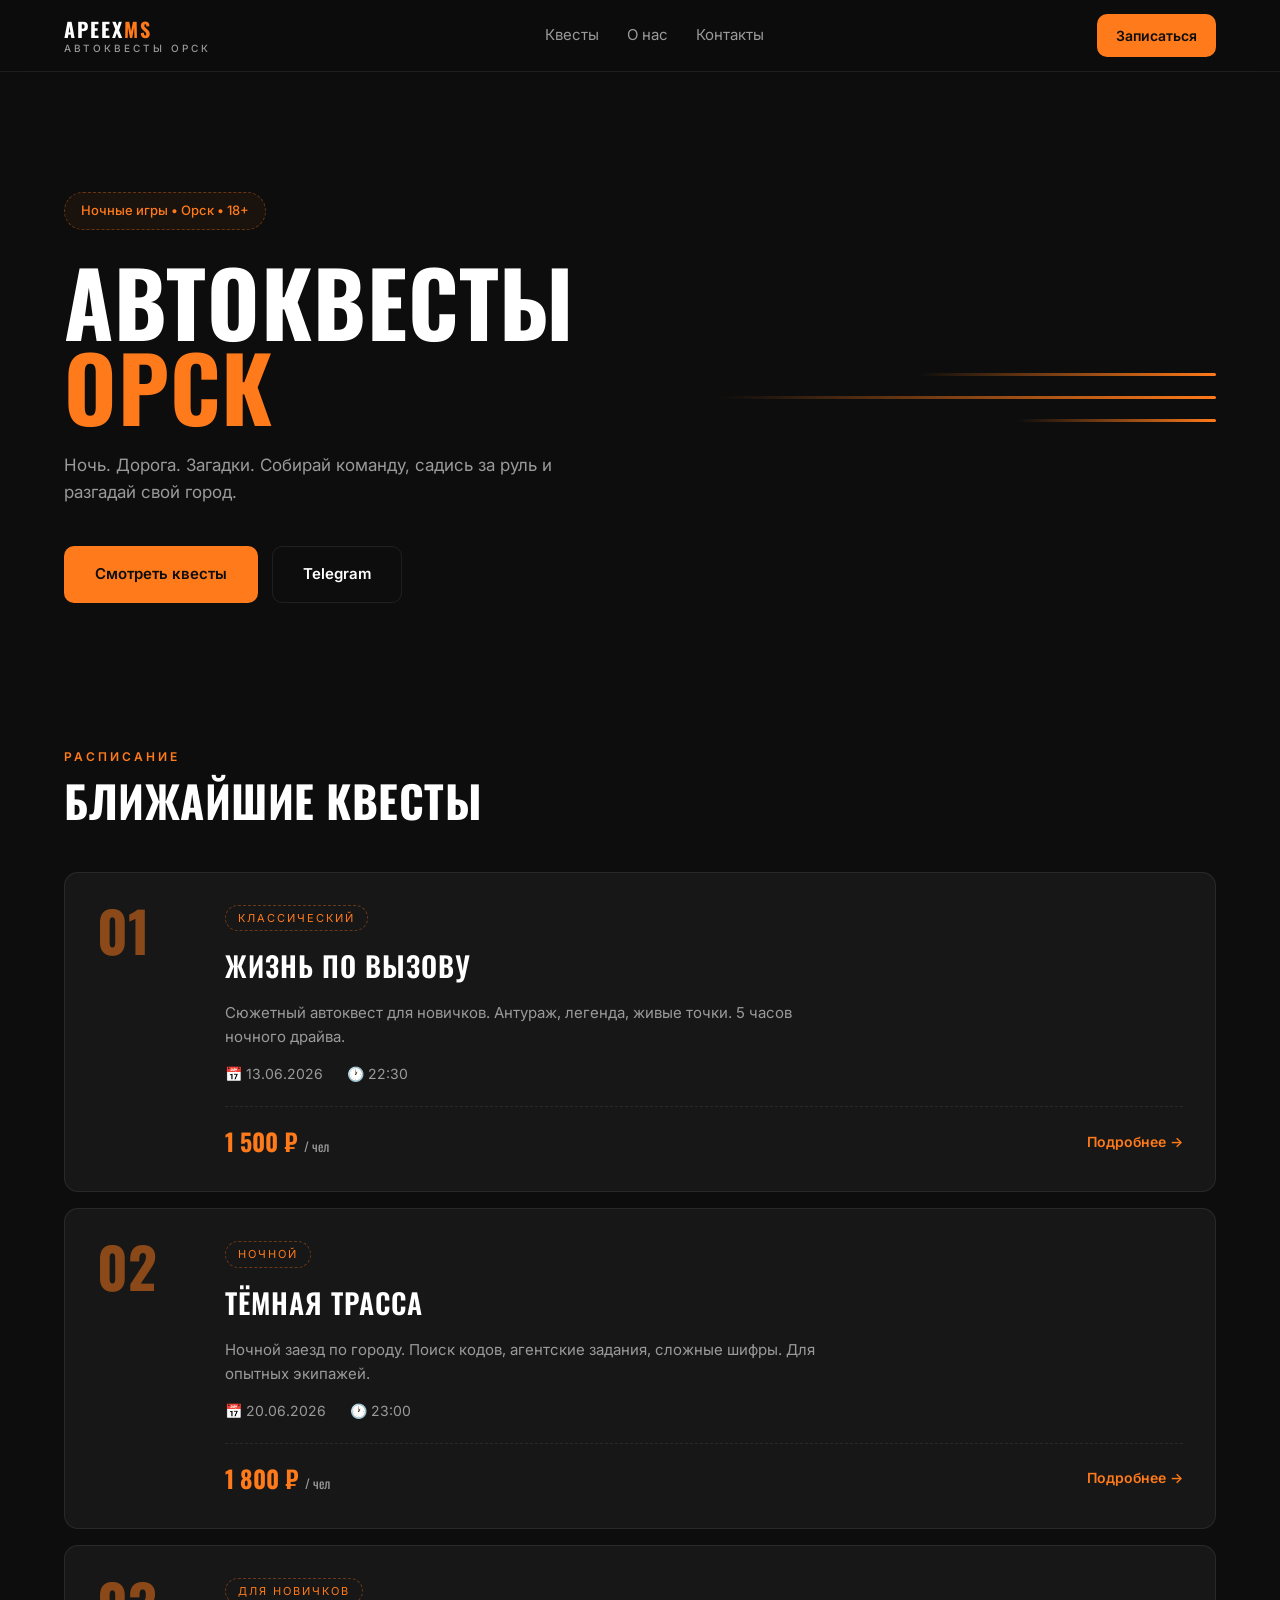
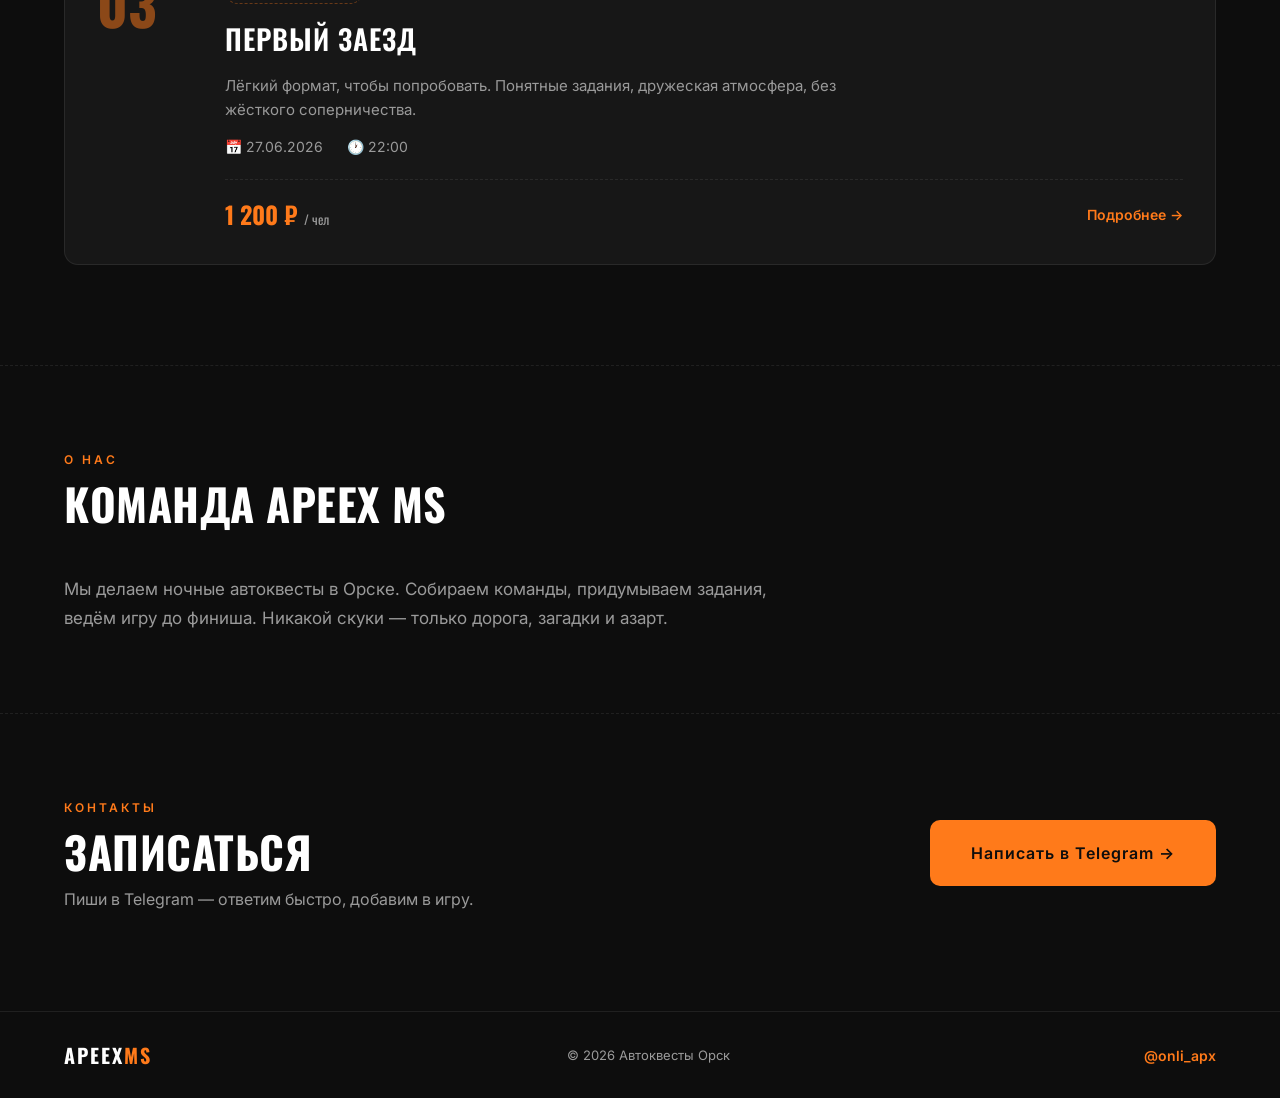
==== index.html @ 57848f56 "Add files via upload" ====
<!DOCTYPE html>
<html lang="ru">
<head>
  <meta charset="UTF-8">
  <meta name="viewport" content="width=device-width, initial-scale=1.0">
  <title>Автоквесты Орск — APEEX MS</title>
  <meta name="description" content="Ночные автоквесты в Орске. Команда APEEX MS. Записывайся на игру.">
  <meta name="theme-color" content="#0d0d0d">
  <link rel="preconnect" href="https://fonts.googleapis.com">
  <link rel="preconnect" href="https://fonts.gstatic.com" crossorigin>
  <link href="https://fonts.googleapis.com/css2?family=Oswald:wght@500;600;700&family=Inter:wght@400;500;600;700&display=swap" rel="stylesheet">
  <link rel="stylesheet" href="style.css">
</head>
<body>

  <header class="header">
    <div class="container header__inner">
      <a href="index.html" class="brand">
        <span class="brand__name">APEEX<span class="brand__accent">MS</span></span>
        <span class="brand__sub">АВТОКВЕСТЫ ОРСК</span>
      </a>
      <nav class="nav">
        <a href="#quests">Квесты</a>
        <a href="#about">О нас</a>
        <a href="#contacts">Контакты</a>
      </nav>
      <a href="https://t.me/onli_apx" target="_blank" rel="noopener" class="btn btn--primary btn--small">
        Записаться
      </a>
    </div>
  </header>

  <section class="hero">
    <div class="container hero__inner">
      <div class="hero__content">
        <div class="hero__badge">Ночные игры • Орск • 18+</div>
        <h1 class="hero__title">
          АВТОКВЕСТЫ<br>
          <span class="accent">ОРСК</span>
        </h1>
        <p class="hero__subtitle">
          Ночь. Дорога. Загадки. Собирай команду, садись за руль
          и разгадай свой город.
        </p>
        <div class="hero__actions">
          <a href="#quests" class="btn btn--primary">Смотреть квесты</a>
          <a href="https://t.me/onli_apx" target="_blank" rel="noopener" class="btn btn--ghost">
            Telegram
          </a>
        </div>
      </div>
      <div class="hero__deco">
        <span class="hero__deco-line"></span>
        <span class="hero__deco-line"></span>
        <span class="hero__deco-line"></span>
      </div>
    </div>
  </section>

  <section class="quests" id="quests">
    <div class="container">
      <div class="section-head">
        <span class="section-label">Расписание</span>
        <h2 class="section-title">Ближайшие квесты</h2>
      </div>

      <div class="quests__grid">

        <a href="quest-1.html" class="quest-card">
          <div class="quest-card__num">01</div>
          <div class="quest-card__body">
            <span class="quest-card__tag">Классический</span>
            <h3 class="quest-card__title">ЖИЗНЬ ПО ВЫЗОВУ</h3>
            <p class="quest-card__text">
              Сюжетный автоквест для новичков. Антураж, легенда,
              живые точки. 5 часов ночного драйва.
            </p>
            <div class="quest-card__meta">
              <span>📅 13.06.2026</span>
              <span>🕐 22:30</span>
            </div>
            <div class="quest-card__footer">
              <span class="quest-card__price">1 500 ₽ <small>/ чел</small></span>
              <span class="quest-card__link">Подробнее →</span>
            </div>
          </div>
        </a>

        <a href="quest-2.html" class="quest-card">
          <div class="quest-card__num">02</div>
          <div class="quest-card__body">
            <span class="quest-card__tag">Ночной</span>
            <h3 class="quest-card__title">ТЁМНАЯ ТРАССА</h3>
            <p class="quest-card__text">
              Ночной заезд по городу. Поиск кодов, агентские задания,
              сложные шифры. Для опытных экипажей.
            </p>
            <div class="quest-card__meta">
              <span>📅 20.06.2026</span>
              <span>🕐 23:00</span>
            </div>
            <div class="quest-card__footer">
              <span class="quest-card__price">1 800 ₽ <small>/ чел</small></span>
              <span class="quest-card__link">Подробнее →</span>
            </div>
          </div>
        </a>

        <a href="quest-3.html" class="quest-card">
          <div class="quest-card__num">03</div>
          <div class="quest-card__body">
            <span class="quest-card__tag">Для новичков</span>
            <h3 class="quest-card__title">ПЕРВЫЙ ЗАЕЗД</h3>
            <p class="quest-card__text">
              Лёгкий формат, чтобы попробовать. Понятные задания,
              дружеская атмосфера, без жёсткого соперничества.
            </p>
            <div class="quest-card__meta">
              <span>📅 27.06.2026</span>
              <span>🕐 22:00</span>
            </div>
            <div class="quest-card__footer">
              <span class="quest-card__price">1 200 ₽ <small>/ чел</small></span>
              <span class="quest-card__link">Подробнее →</span>
            </div>
          </div>
        </a>

      </div>
    </div>
  </section>

  <section class="about" id="about">
    <div class="container">
      <div class="section-head">
        <span class="section-label">О нас</span>
        <h2 class="section-title">Команда APEEX MS</h2>
      </div>
      <p class="about__text">
        Мы делаем ночные автоквесты в Орске. Собираем команды,
        придумываем задания, ведём игру до финиша. Никакой скуки —
        только дорога, загадки и азарт.
      </p>
    </div>
  </section>

  <section class="contacts" id="contacts">
    <div class="container contacts__inner">
      <div>
        <span class="section-label">Контакты</span>
        <h2 class="section-title">Записаться</h2>
        <p class="contacts__text">
          Пиши в Telegram — ответим быстро, добавим в игру.
        </p>
      </div>
      <a href="https://t.me/onli_apx" target="_blank" rel="noopener" class="btn btn--primary btn--large">
        Написать в Telegram →
      </a>
    </div>
  </section>

  <footer class="footer">
    <div class="container footer__inner">
      <span class="brand__name">APEEX<span class="brand__accent">MS</span></span>
      <span class="footer__copy">© 2026 Автоквесты Орск</span>
      <a href="https://t.me/onli_apx" target="_blank" rel="noopener" class="footer__link">@onli_apx</a>
    </div>
  </footer>

  <script src="script.js"></script>
</body>
</html>
---- style.css ----
*, *::before, *::after { box-sizing: border-box; margin: 0; padding: 0; }

:root {
  --bg: #0d0d0d;
  --bg-card: #171717;
  --text: #ffffff;
  --text-muted: #9a9a9a;
  --accent: #ff7a1a;
  --accent-hover: #ff8f3d;
  --border: rgba(255, 255, 255, 0.08);
  --border-accent: rgba(255, 122, 26, 0.35);
  --radius: 14px;
  --container: 1200px;
}

html { scroll-behavior: smooth; }

body {
  font-family: 'Inter', system-ui, sans-serif;
  background: var(--bg);
  color: var(--text);
  line-height: 1.5;
  -webkit-font-smoothing: antialiased;
}

a { color: inherit; text-decoration: none; }

.container {
  width: 100%;
  max-width: var(--container);
  margin: 0 auto;
  padding: 0 24px;
}

.accent { color: var(--accent); }

/* ---------- Шапка ---------- */
.header {
  position: sticky;
  top: 0;
  z-index: 100;
  padding: 14px 0;
  backdrop-filter: blur(14px);
  background: rgba(13, 13, 13, 0.75);
  border-bottom: 1px solid var(--border);
}

.header__inner {
  display: flex;
  align-items: center;
  justify-content: space-between;
  gap: 24px;
}

.brand {
  display: flex;
  flex-direction: column;
  line-height: 1;
  gap: 4px;
}

.brand__name {
  font-family: 'Oswald', sans-serif;
  font-size: 20px;
  font-weight: 700;
  letter-spacing: 2px;
}

.brand__accent { color: var(--accent); }

.brand__sub {
  font-size: 10px;
  letter-spacing: 3px;
  color: var(--text-muted);
  font-weight: 500;
}

.nav { display: flex; gap: 28px; }
.nav a { font-size: 15px; color: var(--text-muted); transition: color 0.2s; }
.nav a:hover { color: var(--accent); }

/* ---------- Кнопки ---------- */
.btn {
  display: inline-flex;
  align-items: center;
  justify-content: center;
  gap: 10px;
  padding: 16px 30px;
  border-radius: 10px;
  font-weight: 600;
  font-size: 15px;
  transition: all 0.25s ease;
  cursor: pointer;
  border: 1px solid transparent;
  font-family: inherit;
  white-space: nowrap;
}

.btn--primary {
  background: var(--accent);
  color: #0d0d0d;
}

.btn--primary:hover {
  background: var(--accent-hover);
  transform: translateY(-2px);
  box-shadow: 0 12px 32px rgba(255, 122, 26, 0.35);
}

.btn--ghost {
  border-color: var(--border);
  color: var(--text);
}

.btn--ghost:hover {
  border-color: var(--accent);
  color: var(--accent);
}

.btn--small { padding: 10px 18px; font-size: 14px; }
.btn--large { padding: 20px 40px; font-size: 16px; letter-spacing: 1px; }

/* ---------- Hero ---------- */
.hero { padding: 120px 0 80px; }

.hero__inner {
  display: grid;
  grid-template-columns: 1.2fr 1fr;
  gap: 60px;
  align-items: center;
}

.hero__badge {
  display: inline-block;
  padding: 8px 16px;
  border: 1px dashed var(--border-accent);
  border-radius: 999px;
  font-size: 13px;
  color: var(--accent);
  margin-bottom: 28px;
  background: rgba(255, 122, 26, 0.05);
  font-weight: 500;
}

.hero__title {
  font-family: 'Oswald', sans-serif;
  font-size: clamp(48px, 7vw, 96px);
  font-weight: 700;
  line-height: 0.95;
  letter-spacing: 1px;
  margin-bottom: 24px;
}

.hero__subtitle {
  font-size: 17px;
  color: var(--text-muted);
  max-width: 520px;
  margin-bottom: 40px;
  line-height: 1.6;
}

.hero__actions { display: flex; gap: 14px; flex-wrap: wrap; }

.hero__deco {
  display: flex;
  flex-direction: column;
  gap: 20px;
  align-items: flex-end;
}

.hero__deco-line {
  height: 3px;
  background: linear-gradient(90deg, transparent, var(--accent));
  border-radius: 3px;
}

.hero__deco-line:nth-child(1) { width: 60%; }
.hero__deco-line:nth-child(2) { width: 100%; }
.hero__deco-line:nth-child(3) { width: 40%; }

/* ---------- Секции ---------- */
.section-head { margin-bottom: 48px; }

.section-label {
  display: inline-block;
  font-size: 12px;
  letter-spacing: 3px;
  text-transform: uppercase;
  color: var(--accent);
  margin-bottom: 12px;
  font-weight: 600;
}

.section-title {
  font-family: 'Oswald', sans-serif;
  font-size: clamp(28px, 4vw, 44px);
  font-weight: 700;
  line-height: 1.05;
  text-transform: uppercase;
  letter-spacing: 0.5px;
}

/* ---------- Список квестов ---------- */
.quests { padding: 60px 0 100px; }

.quests__grid {
  display: flex;
  flex-direction: column;
  gap: 16px;
}

.quest-card {
  display: grid;
  grid-template-columns: 100px 1fr;
  gap: 28px;
  padding: 32px;
  border-radius: var(--radius);
  border: 1px solid var(--border);
  background: var(--bg-card);
  transition: border-color 0.3s, transform 0.3s, background 0.3s;
}

.quest-card:hover {
  border-color: var(--border-accent);
  transform: translateY(-3px);
  background: #1c1c1c;
}

.quest-card__num {
  font-family: 'Oswald', sans-serif;
  font-size: 56px;
  font-weight: 700;
  color: var(--accent);
  line-height: 0.9;
  opacity: 0.5;
}

.quest-card__body { display: flex; flex-direction: column; gap: 14px; }

.quest-card__tag {
  display: inline-block;
  font-size: 11px;
  letter-spacing: 2px;
  text-transform: uppercase;
  color: var(--accent);
  border: 1px dashed var(--border-accent);
  padding: 4px 12px;
  border-radius: 999px;
  align-self: flex-start;
}

.quest-card__title {
  font-family: 'Oswald', sans-serif;
  font-size: 28px;
  font-weight: 600;
  letter-spacing: 1px;
  text-transform: uppercase;
}

.quest-card__text {
  font-size: 15px;
  color: var(--text-muted);
  line-height: 1.6;
  max-width: 620px;
}

.quest-card__meta {
  display: flex;
  gap: 24px;
  font-size: 14px;
  color: var(--text-muted);
}

.quest-card__footer {
  display: flex;
  justify-content: space-between;
  align-items: center;
  gap: 20px;
  margin-top: 8px;
  padding-top: 16px;
  border-top: 1px dashed var(--border);
}

.quest-card__price {
  font-family: 'Oswald', sans-serif;
  font-size: 24px;
  font-weight: 700;
  color: var(--accent);
}

.quest-card__price small {
  font-size: 13px;
  color: var(--text-muted);
  font-weight: 400;
}

.quest-card__link {
  font-size: 14px;
  font-weight: 600;
  color: var(--accent);
}

/* ---------- About ---------- */
.about { padding: 80px 0; border-top: 1px dashed var(--border); }

.about__text {
  font-size: 17px;
  color: var(--text-muted);
  max-width: 720px;
  line-height: 1.7;
}

/* ---------- Контакты ---------- */
.contacts { padding: 80px 0 100px; border-top: 1px dashed var(--border); }

.contacts__inner {
  display: flex;
  justify-content: space-between;
  align-items: center;
  gap: 40px;
  flex-wrap: wrap;
}

.contacts__text { color: var(--text-muted); margin-top: 12px; }

/* ---------- Страница квеста ---------- */
.quest-hero { padding: 60px 0 40px; }

.back-link {
  display: inline-block;
  font-size: 14px;
  color: var(--text-muted);
  margin-bottom: 32px;
  transition: color 0.2s;
}

.back-link:hover { color: var(--accent); }

.quest-hero__tag {
  display: inline-block;
  font-size: 11px;
  letter-spacing: 2px;
  text-transform: uppercase;
  color: var(--accent);
  border: 1px dashed var(--border-accent);
  padding: 6px 14px;
  border-radius: 999px;
  margin-bottom: 24px;
}

.quest-hero__title {
  font-family: 'Oswald', sans-serif;
  font-size: clamp(40px, 6vw, 72px);
  font-weight: 700;
  line-height: 1;
  letter-spacing: 1px;
  text-transform: uppercase;
  margin-bottom: 20px;
}

.quest-hero__subtitle {
  font-size: 17px;
  color: var(--text-muted);
  max-width: 640px;
  line-height: 1.6;
  margin-bottom: 40px;
}

.quest-hero__meta {
  display: grid;
  grid-template-columns: repeat(5, 1fr);
  gap: 20px;
  padding: 28px;
  border: 1px dashed var(--border-accent);
  border-radius: var(--radius);
  background: rgba(255, 122, 26, 0.03);
}

.quest-meta { display: flex; flex-direction: column; gap: 6px; }
.quest-meta__label {
  font-size: 11px;
  letter-spacing: 2px;
  text-transform: uppercase;
  color: var(--text-muted);
}
.quest-meta__value {
  font-family: 'Oswald', sans-serif;
  font-size: 20px;
  font-weight: 600;
}

/* ---------- Тело квеста ---------- */
.quest-body { padding: 60px 0 80px; }

.quest-block {
  padding: 32px 0;
  border-bottom: 1px dashed var(--border);
}

.quest-block:last-child { border-bottom: none; }

.quest-block__title {
  font-family: 'Oswald', sans-serif;
  font-size: 26px;
  font-weight: 600;
  letter-spacing: 1px;
  text-transform: uppercase;
  margin-bottom: 18px;
}

.quest-block p {
  font-size: 16px;
  color: var(--text-muted);
  line-height: 1.7;
  margin-bottom: 12px;
  max-width: 760px;
}

.quest-list {
  list-style: none;
  display: grid;
  grid-template-columns: repeat(2, 1fr);
  gap: 10px;
  max-width: 760px;
}

.quest-list li {
  position: relative;
  padding-left: 24px;
  font-size: 15px;
  color: var(--text-muted);
  line-height: 1.6;
}

.quest-list li::before {
  content: '';
  position: absolute;
  left: 0;
  top: 10px;
  width: 12px;
  height: 0;
  border-top: 2px dashed var(--accent);
}

.quest-price { font-size: 20px !important; color: var(--text) !important; }
.quest-price small { color: var(--text-muted); font-size: 14px; }

/* ---------- CTA записи ---------- */
.quest-cta {
  padding: 80px 0 100px;
  background: linear-gradient(180deg, transparent, rgba(255, 122, 26, 0.06));
  border-top: 1px dashed var(--border-accent);
  text-align: center;
}

.quest-cta__title {
  font-family: 'Oswald', sans-serif;
  font-size: clamp(32px, 5vw, 56px);
  font-weight: 700;
  letter-spacing: 1px;
  text-transform: uppercase;
  margin-bottom: 16px;
}

.quest-cta__text {
  font-size: 17px;
  color: var(--text-muted);
  margin-bottom: 36px;
}

.quest-cta__btn { margin-bottom: 16px; }

.quest-cta__note {
  font-size: 13px;
  color: var(--text-muted);
  opacity: 0.7;
}

/* ---------- Футер ---------- */
.footer {
  border-top: 1px solid var(--border);
  padding: 28px 0;
}

.footer__inner {
  display: flex;
  align-items: center;
  justify-content: space-between;
  gap: 24px;
  flex-wrap: wrap;
}

.footer__copy { font-size: 13px; color: var(--text-muted); }

.footer__link {
  font-size: 14px;
  color: var(--accent);
  font-weight: 600;
}

/* ---------- Адаптив ---------- */
@media (max-width: 960px) {
  .nav { display: none; }

  .hero { padding: 80px 0 60px; }
  .hero__inner { grid-template-columns: 1fr; gap: 40px; }
  .hero__deco { display: none; }

  .quest-card { grid-template-columns: 1fr; gap: 16px; padding: 24px; }
  .quest-card__num { font-size: 40px; }

  .quest-hero__meta {
    grid-template-columns: repeat(2, 1fr);
  }

  .quest-list { grid-template-columns: 1fr; }

  .contacts__inner { flex-direction: column; align-items: flex-start; }
  .footer__inner { flex-direction: column; text-align: center; }
}

@media (max-width: 560px) {
  .hero__title { letter-spacing: 0; }
  .hero__actions { flex-direction: column; }
  .hero__actions .btn { width: 100%; }

  .quest-card__title { font-size: 22px; }
  .quest-card__footer { flex-direction: column; align-items: flex-start; gap: 12px; }

  .quest-hero__meta { grid-template-columns: 1fr 1fr; padding: 20px; }
  .quest-meta__value { font-size: 17px; }

  .btn--large { padding: 16px 24px; font-size: 14px; white-space: normal; text-align: center; line-height: 1.4; }
}
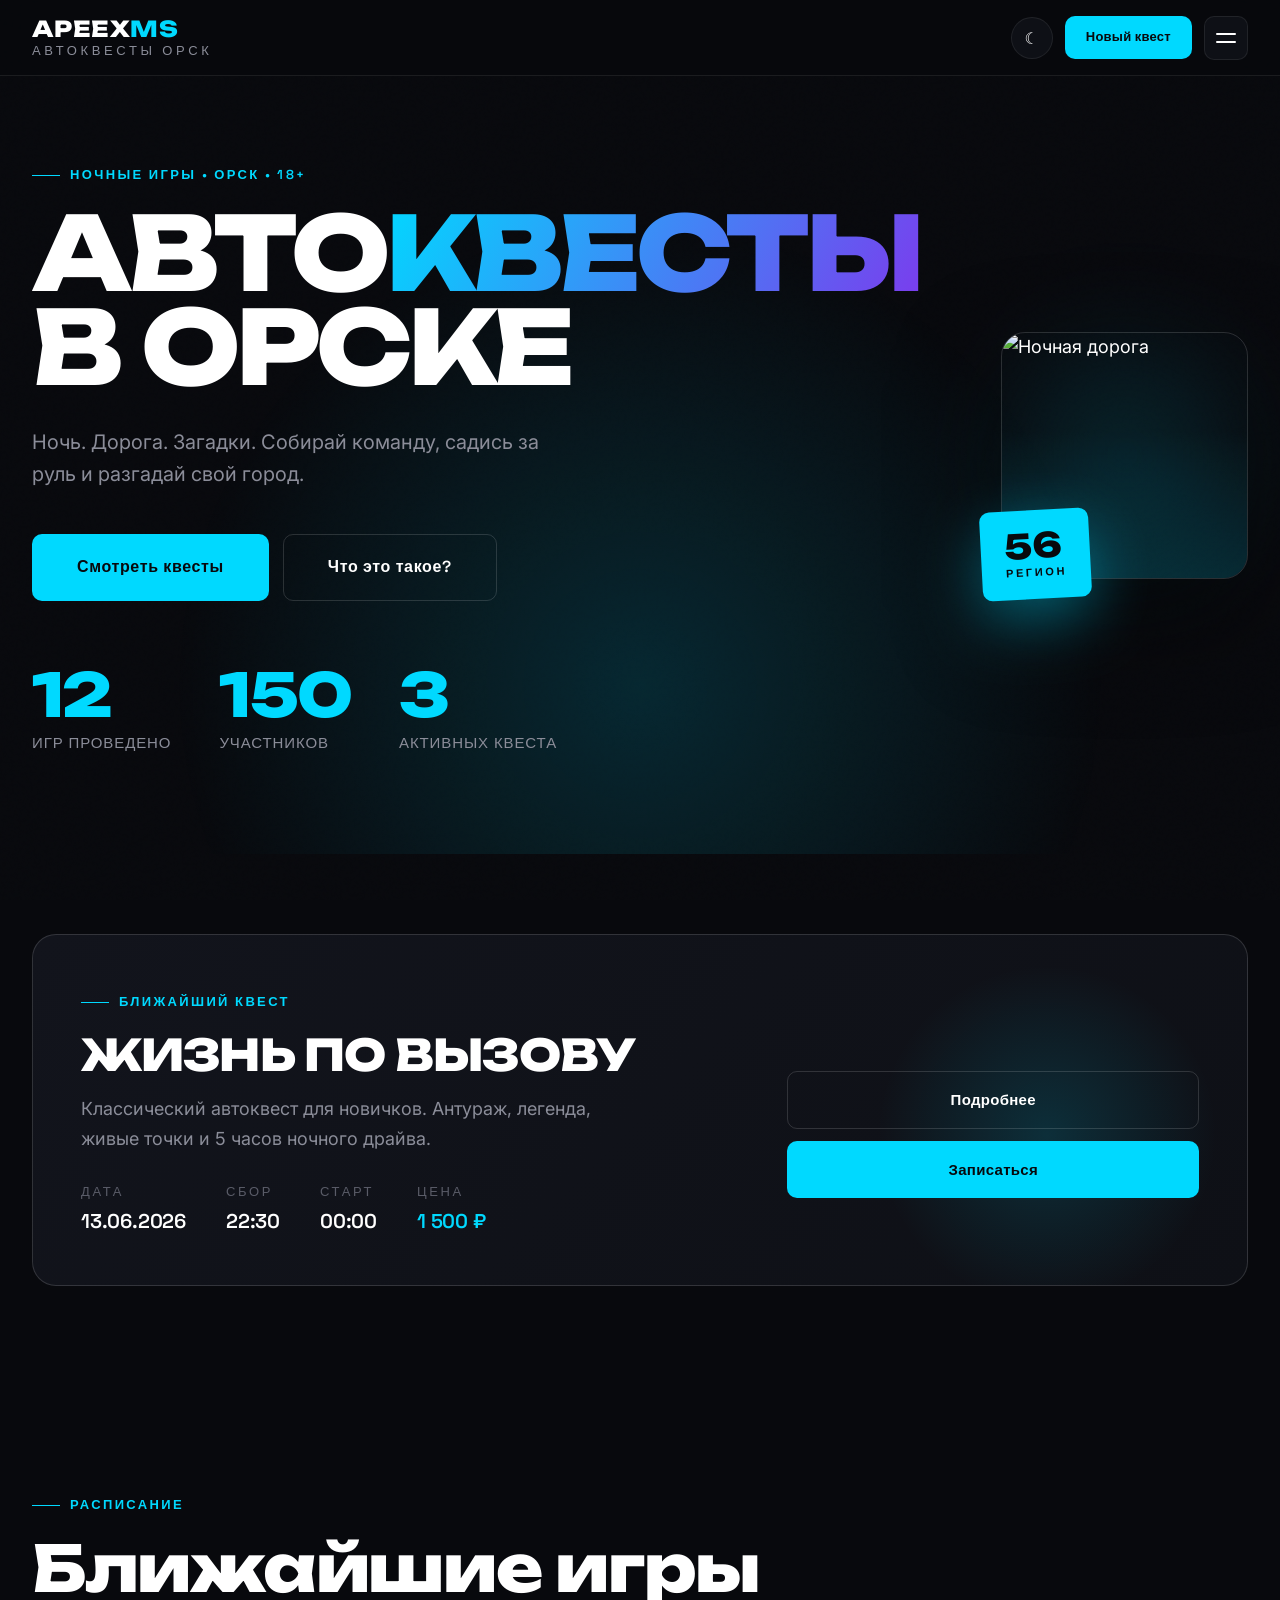
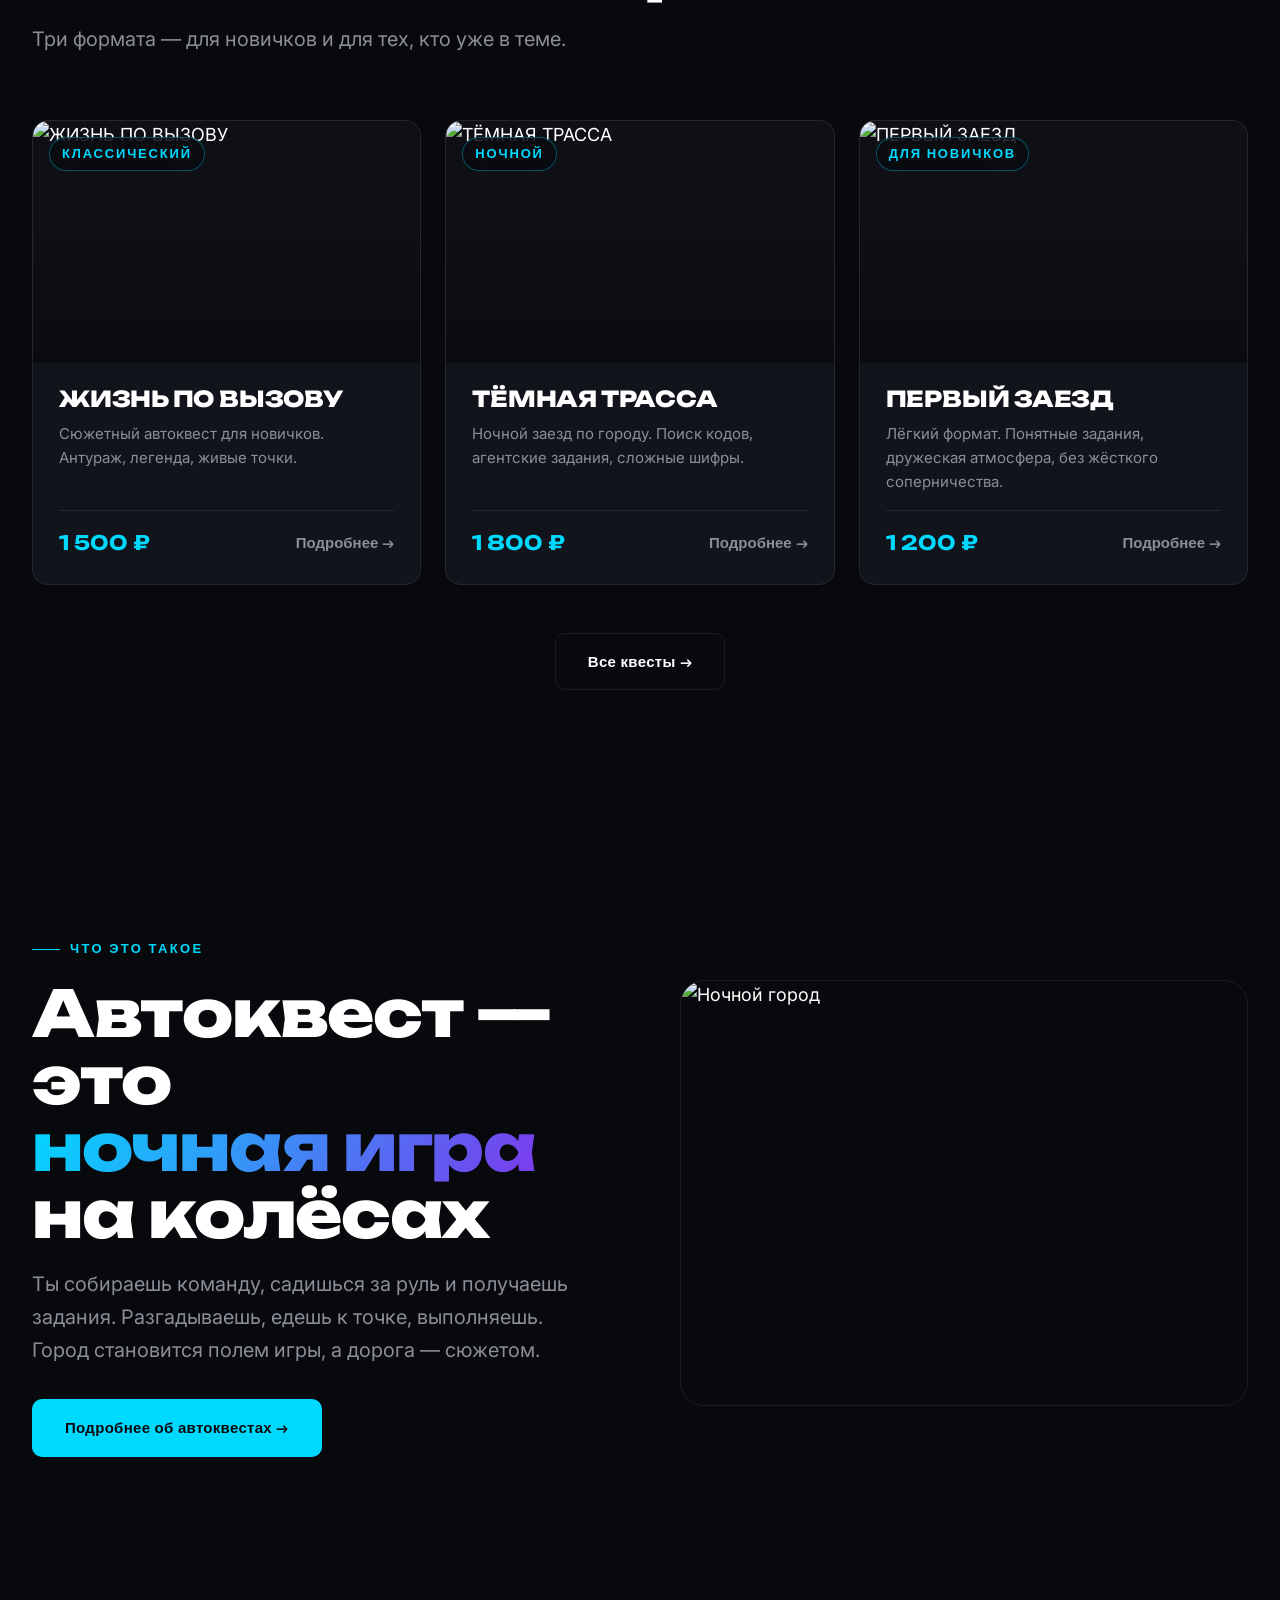
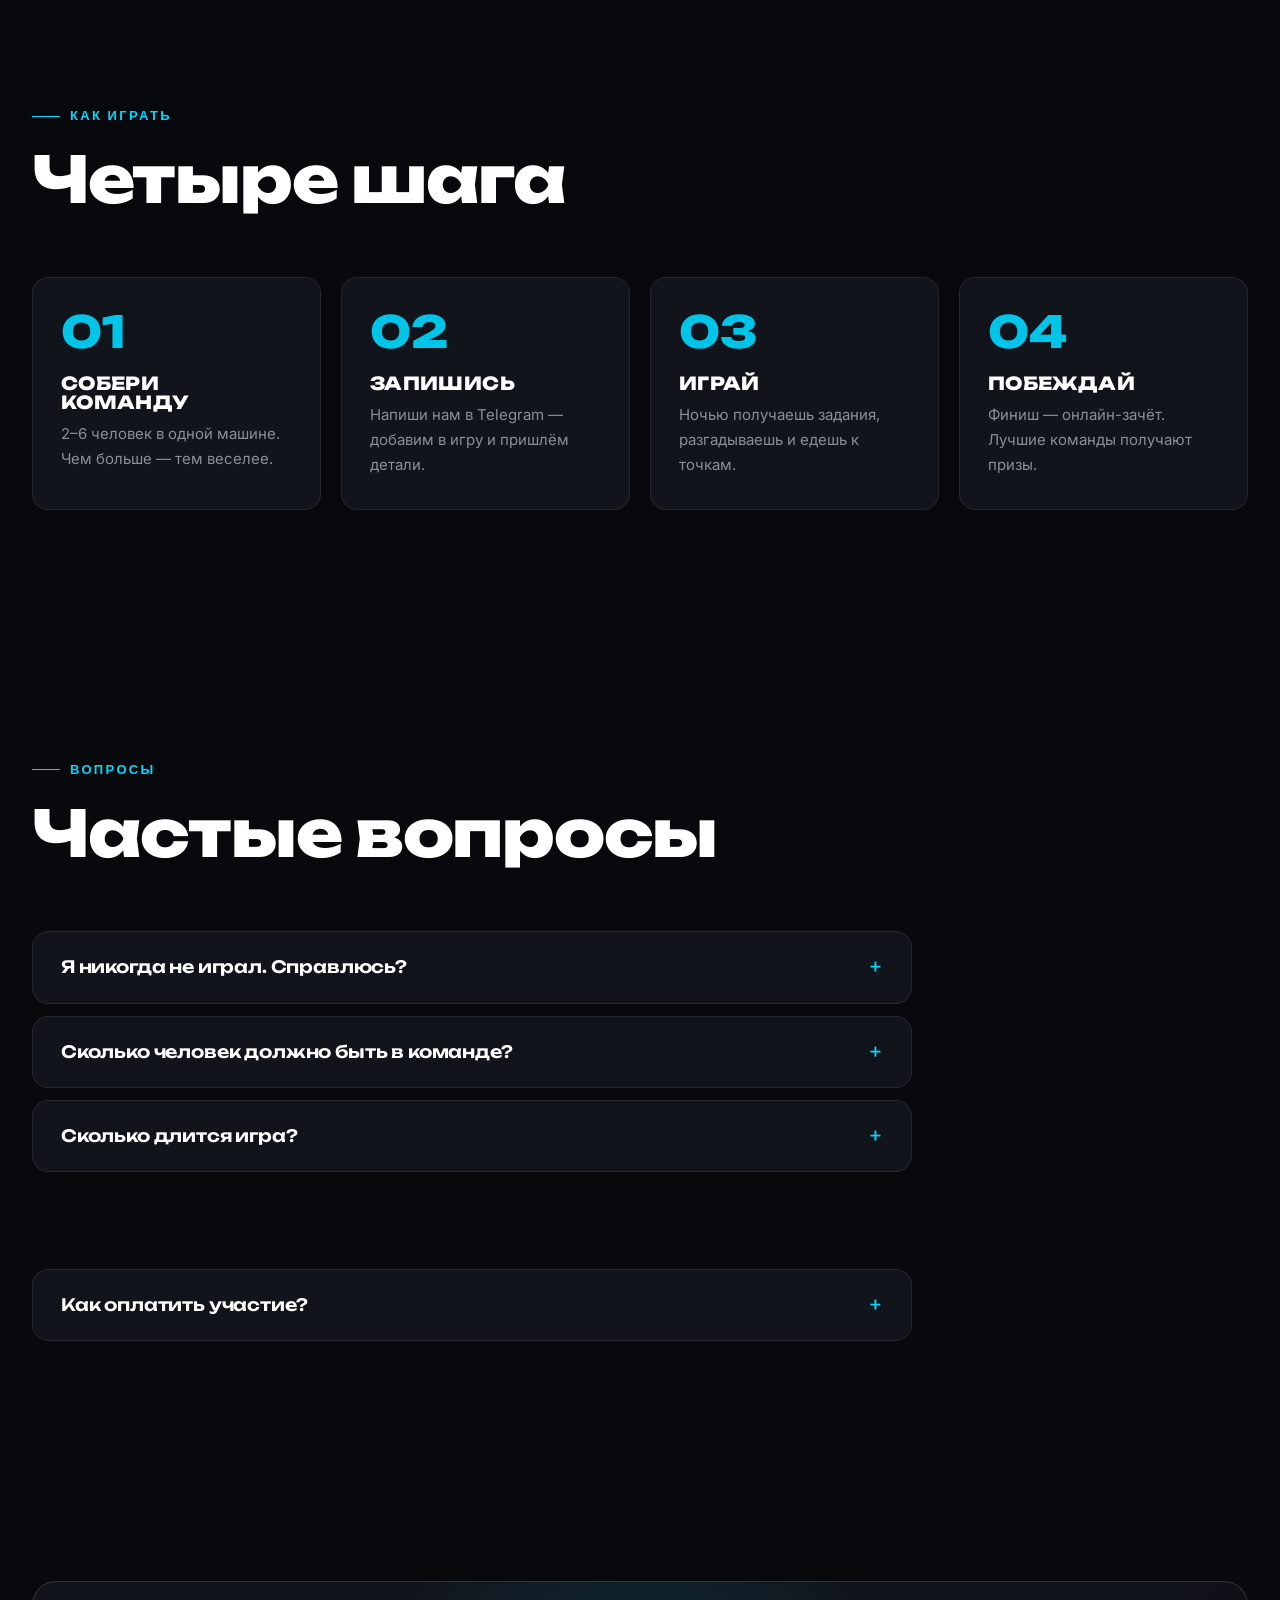
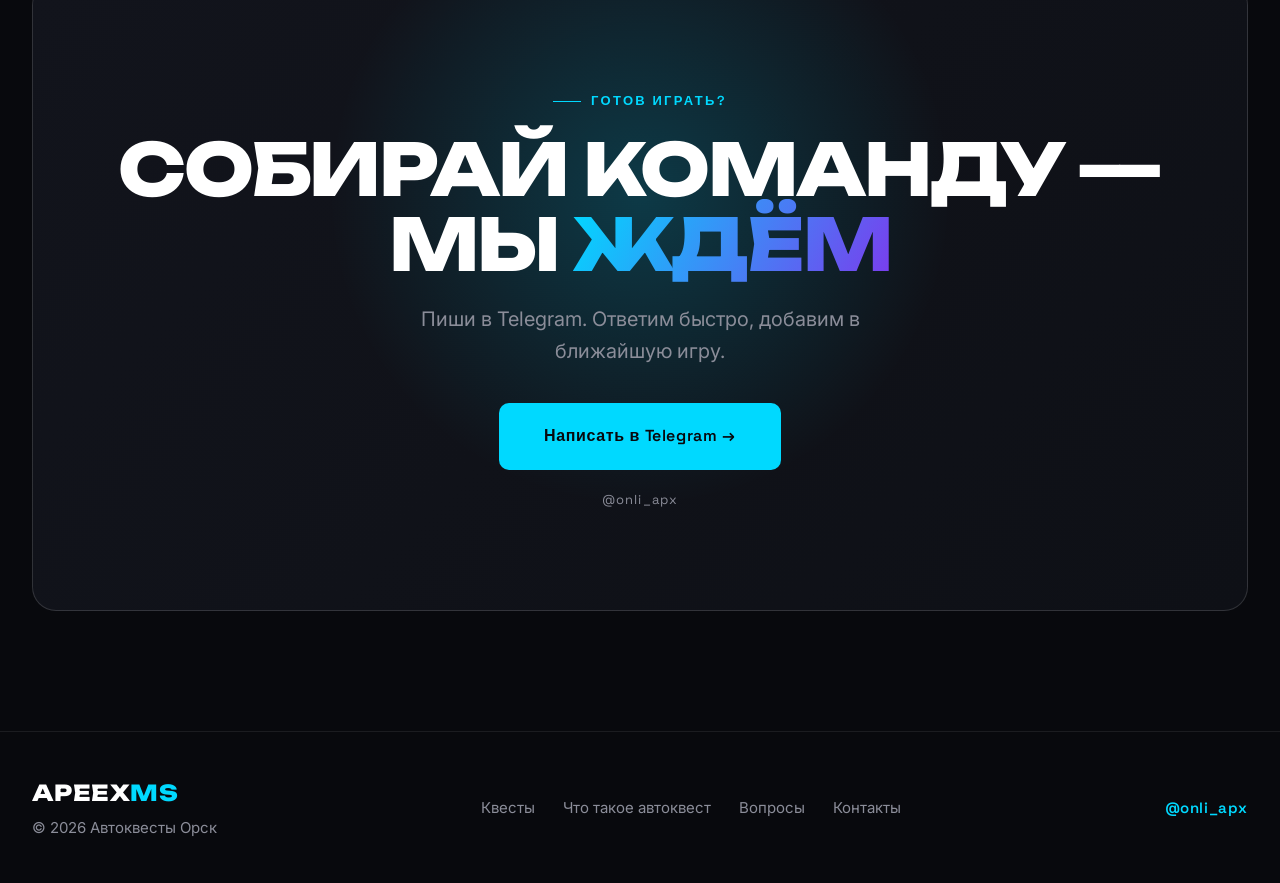
==== commit f8681a41: "Add files via upload" ====
--- a/index.html
+++ b/index.html
@@ -3,169 +3,459 @@
 <head>
   <meta charset="UTF-8">
   <meta name="viewport" content="width=device-width, initial-scale=1.0">
-  <title>Автоквесты Орск — APEEX MS</title>
-  <meta name="description" content="Ночные автоквесты в Орске. Команда APEEX MS. Записывайся на игру.">
-  <meta name="theme-color" content="#0d0d0d">
+  <meta name="description" content="APEEX MS — автоквесты в Орске. Ночные игры, загадки, трасса. Записывайся на ближайший квест.">
+  <meta name="theme-color" content="#08090d">
+  <!-- Open Graph (для Telegram, ВК, WhatsApp) -->
+<meta property="og:type" content="website">
+<meta property="og:site_name" content="APEEX MS">
+<meta property="og:title" content="APEEX MS — Автоквесты Орск">
+<meta property="og:description" content="Ночные автоквесты в Орске. Собирай команду и разгадай свой город.">
+<meta property="og:image" content="preview.jpg">
+<meta property="og:url" content="https://phantomrush16.github.io/apeexms/">
+
+<!-- Twitter -->
+<meta name="twitter:card" content="summary_large_image">
+<meta name="twitter:title" content="APEEX MS — Автоквесты Орск">
+<meta name="twitter:description" content="Ночные автоквесты в Орске. Собирай команду и разгадай свой город.">
+<meta name="twitter:image" content="preview.jpg">
+  <title>APEEX MS — Автоквесты Орск</title>
+
   <link rel="preconnect" href="https://fonts.googleapis.com">
   <link rel="preconnect" href="https://fonts.gstatic.com" crossorigin>
-  <link href="https://fonts.googleapis.com/css2?family=Oswald:wght@500;600;700&family=Inter:wght@400;500;600;700&display=swap" rel="stylesheet">
+ <link rel="icon" type="image/svg+xml" href="favicon.svg">
   <link rel="stylesheet" href="style.css">
 </head>
 <body>
 
+  <!-- ПРЕЛОАДЕР -->
+  <div class="preloader" id="preloader">
+    <span class="preloader__logo">APEEX MS</span>
+  </div>
+
+  <!-- ШАПКА -->
   <header class="header">
     <div class="container header__inner">
       <a href="index.html" class="brand">
         <span class="brand__name">APEEX<span class="brand__accent">MS</span></span>
         <span class="brand__sub">АВТОКВЕСТЫ ОРСК</span>
       </a>
-      <nav class="nav">
-        <a href="#quests">Квесты</a>
-        <a href="#about">О нас</a>
-        <a href="#contacts">Контакты</a>
-      </nav>
-      <a href="https://t.me/onli_apx" target="_blank" rel="noopener" class="btn btn--primary btn--small">
-        Записаться
-      </a>
+
+      <div class="header__actions">
+        <button class="theme-toggle" id="themeToggle" aria-label="Переключить тему">
+          <span class="theme-toggle__icon">☾</span>
+        </button>
+
+        <a href="https://t.me/onli_apx" target="_blank" rel="noopener" class="btn btn--primary btn--small btn--pulse">
+          Новый квест
+        </a>
+
+        <button class="burger" id="burger" aria-label="Открыть меню" aria-expanded="false">
+          <span></span>
+          <span></span>
+        </button>
+      </div>
     </div>
   </header>
 
+  <!-- БОКОВОЕ МЕНЮ -->
+  <aside class="side-menu" id="sideMenu" aria-hidden="true">
+    <div class="side-menu__backdrop" data-close-menu></div>
+    <nav class="side-menu__panel" role="navigation">
+      <div class="side-menu__head">
+        <span class="brand__name">APEEX<span class="brand__accent">MS</span></span>
+        <button class="side-menu__close" data-close-menu aria-label="Закрыть меню">✕</button>
+      </div>
+
+      <ul class="side-menu__list">
+        <li><a href="index.html">Главная</a></li>
+
+        <li class="side-menu__item side-menu__item--has-sub" id="questsItem">
+          <div class="side-menu__row">
+            <a href="quests.html" class="side-menu__link">Квесты</a>
+            <button class="side-menu__arrow" id="questsArrow" aria-label="Показать список квестов" aria-expanded="false">
+              <svg width="14" height="14" viewBox="0 0 24 24" fill="none" stroke="currentColor" stroke-width="2.5" stroke-linecap="round" stroke-linejoin="round"><polyline points="6 9 12 15 18 9"/></svg>
+            </button>
+          </div>
+          <ul class="side-menu__sub" id="questsSub">
+            <li><a href="quest-1.html">ЖИЗНЬ ПО ВЫЗОВУ</a></li>
+            <li><a href="quest-2.html">ТЁМНАЯ ТРАССА</a></li>
+            <li><a href="quest-3.html">ПЕРВЫЙ ЗАЕЗД</a></li>
+          </ul>
+        </li>
+
+        <li><a href="about.html">Что такое автоквест</a></li>
+        <li><a href="#how">Как это работает</a></li>
+        <li><a href="#faq">Вопросы</a></li>
+        <li><a href="#contact">Контакты</a></li>
+      </ul>
+
+      <div class="side-menu__footer">
+        <a href="https://t.me/onli_apx" target="_blank" rel="noopener" class="btn btn--primary side-menu__cta">
+          Написать в Telegram
+        </a>
+        <span class="side-menu__note">@onli_apx</span>
+      </div>
+    </nav>
+  </aside>
+
+  <!-- HERO -->
   <section class="hero">
     <div class="container hero__inner">
+
       <div class="hero__content">
-        <div class="hero__badge">Ночные игры • Орск • 18+</div>
-        <h1 class="hero__title">
-          АВТОКВЕСТЫ<br>
-          <span class="accent">ОРСК</span>
+        <span class="eyebrow reveal">Ночные игры • Орск • 18+</span>
+        <h1 class="hero__title reveal reveal--delay-1">
+          АВТО<span class="gradient-text">КВЕСТЫ</span><br>
+          В ОРСКЕ
         </h1>
-        <p class="hero__subtitle">
+        <p class="hero__subtitle reveal reveal--delay-2">
           Ночь. Дорога. Загадки. Собирай команду, садись за руль
           и разгадай свой город.
         </p>
-        <div class="hero__actions">
-          <a href="#quests" class="btn btn--primary">Смотреть квесты</a>
-          <a href="https://t.me/onli_apx" target="_blank" rel="noopener" class="btn btn--ghost">
-            Telegram
+        <div class="hero__actions reveal reveal--delay-3">
+          <a href="#quests" class="btn btn--primary btn--large">
+            Смотреть квесты
           </a>
-        </div>
-      </div>
-      <div class="hero__deco">
-        <span class="hero__deco-line"></span>
-        <span class="hero__deco-line"></span>
-        <span class="hero__deco-line"></span>
-      </div>
-    </div>
-  </section>
-
-  <section class="quests" id="quests">
-    <div class="container">
-      <div class="section-head">
-        <span class="section-label">Расписание</span>
-        <h2 class="section-title">Ближайшие квесты</h2>
+          <a href="about.html" class="btn btn--ghost btn--large">
+            Что это такое?
+          </a>
+        </div>
+
+        <div class="hero__stats reveal reveal--delay-4">
+          <div class="stat">
+            <span class="stat__num" data-count="12">0</span>
+            <span class="stat__label">игр проведено</span>
+          </div>
+          <div class="stat">
+            <span class="stat__num" data-count="150">0</span>
+            <span class="stat__label">участников</span>
+          </div>
+          <div class="stat">
+            <span class="stat__num" data-count="3">0</span>
+            <span class="stat__label">активных квеста</span>
+          </div>
+        </div>
+      </div>
+
+      <div class="hero__visual">
+        <div class="hero__glow"></div>
+        <div class="hero__image">
+          <img
+            src="images/hero.webp"
+            alt="Ночная дорога"
+            loading="lazy"
+            width="900"
+            height="900">
+        </div>
+        <div class="hero__badge">
+          <span class="hero__badge-num">56</span>
+          <span class="hero__badge-text">регион</span>
+        </div>
+      </div>
+
+    </div>
+  </section>
+
+  <!-- БЛИЖАЙШИЙ КВЕСТ -->
+  <section class="section section--tight" id="next">
+    <div class="container">
+      <div class="next-quest reveal">
+        <div class="next-quest__label">
+          <span class="eyebrow">Ближайший квест</span>
+        </div>
+        <div class="next-quest__body">
+          <div class="next-quest__info">
+            <h2 class="next-quest__title">ЖИЗНЬ ПО ВЫЗОВУ</h2>
+            <p class="next-quest__text">
+              Классический автоквест для новичков. Антураж, легенда,
+              живые точки и 5 часов ночного драйва.
+            </p>
+            <div class="next-quest__meta">
+              <div class="meta-item">
+                <span class="meta-item__label">Дата</span>
+                <span class="meta-item__value">13.06.2026</span>
+              </div>
+              <div class="meta-item">
+                <span class="meta-item__label">Сбор</span>
+                <span class="meta-item__value">22:30</span>
+              </div>
+              <div class="meta-item">
+                <span class="meta-item__label">Старт</span>
+                <span class="meta-item__value">00:00</span>
+              </div>
+              <div class="meta-item">
+                <span class="meta-item__label">Цена</span>
+                <span class="meta-item__value accent">1 500 ₽</span>
+              </div>
+            </div>
+          </div>
+          <div class="next-quest__actions">
+            <a href="quest-1.html" class="btn btn--ghost">Подробнее</a>
+            <a
+              href="https://t.me/onli_apx?text=Хочу записаться на квест «ЖИЗНЬ ПО ВЫЗОВУ» (13.06.2026)"
+              target="_blank"
+              rel="noopener"
+              class="btn btn--primary"
+            >
+              Записаться
+            </a>
+          </div>
+        </div>
+      </div>
+    </div>
+  </section>
+
+  <!-- СПИСОК КВЕСТОВ -->
+  <section class="section" id="quests">
+    <div class="container">
+      <div class="section-head reveal">
+        <span class="eyebrow">Расписание</span>
+        <h2 class="section-title">Ближайшие игры</h2>
+        <p class="section-subtitle">
+          Три формата — для новичков и для тех, кто уже в теме.
+        </p>
       </div>
 
       <div class="quests__grid">
 
-        <a href="quest-1.html" class="quest-card">
-          <div class="quest-card__num">01</div>
+        <a href="quest-1.html" class="quest-card reveal">
+          <div class="quest-card__media">
+            <img
+              src="images/quest-1-cover.webp"
+              alt="ЖИЗНЬ ПО ВЫЗОВУ"
+              loading="lazy"
+              width="800"
+              height="500">
+            <span class="quest-card__tag">Классический</span>
+          </div>
           <div class="quest-card__body">
-            <span class="quest-card__tag">Классический</span>
             <h3 class="quest-card__title">ЖИЗНЬ ПО ВЫЗОВУ</h3>
             <p class="quest-card__text">
               Сюжетный автоквест для новичков. Антураж, легенда,
-              живые точки. 5 часов ночного драйва.
+              живые точки.
             </p>
-            <div class="quest-card__meta">
-              <span>📅 13.06.2026</span>
-              <span>🕐 22:30</span>
-            </div>
             <div class="quest-card__footer">
-              <span class="quest-card__price">1 500 ₽ <small>/ чел</small></span>
+              <span class="quest-card__price">1 500 ₽</span>
               <span class="quest-card__link">Подробнее →</span>
             </div>
           </div>
         </a>
 
-        <a href="quest-2.html" class="quest-card">
-          <div class="quest-card__num">02</div>
+        <a href="quest-2.html" class="quest-card reveal reveal--delay-1">
+          <div class="quest-card__media">
+            <img
+              src="images/quest-2-cover.webp"
+              alt="ТЁМНАЯ ТРАССА"
+              loading="lazy"
+              width="800"
+              height="500">
+            <span class="quest-card__tag">Ночной</span>
+          </div>
           <div class="quest-card__body">
-            <span class="quest-card__tag">Ночной</span>
             <h3 class="quest-card__title">ТЁМНАЯ ТРАССА</h3>
             <p class="quest-card__text">
               Ночной заезд по городу. Поиск кодов, агентские задания,
-              сложные шифры. Для опытных экипажей.
+              сложные шифры.
             </p>
-            <div class="quest-card__meta">
-              <span>📅 20.06.2026</span>
-              <span>🕐 23:00</span>
-            </div>
             <div class="quest-card__footer">
-              <span class="quest-card__price">1 800 ₽ <small>/ чел</small></span>
+              <span class="quest-card__price">1 800 ₽</span>
               <span class="quest-card__link">Подробнее →</span>
             </div>
           </div>
         </a>
 
-        <a href="quest-3.html" class="quest-card">
-          <div class="quest-card__num">03</div>
+        <a href="quest-3.html" class="quest-card reveal reveal--delay-2">
+          <div class="quest-card__media">
+            <img
+              src="images/quest-3-cover.webp"
+              alt="ПЕРВЫЙ ЗАЕЗД"
+              loading="lazy"
+              width="800"
+              height="500">
+            <span class="quest-card__tag">Для новичков</span>
+          </div>
           <div class="quest-card__body">
-            <span class="quest-card__tag">Для новичков</span>
             <h3 class="quest-card__title">ПЕРВЫЙ ЗАЕЗД</h3>
             <p class="quest-card__text">
-              Лёгкий формат, чтобы попробовать. Понятные задания,
-              дружеская атмосфера, без жёсткого соперничества.
+              Лёгкий формат. Понятные задания, дружеская атмосфера,
+              без жёсткого соперничества.
             </p>
-            <div class="quest-card__meta">
-              <span>📅 27.06.2026</span>
-              <span>🕐 22:00</span>
-            </div>
             <div class="quest-card__footer">
-              <span class="quest-card__price">1 200 ₽ <small>/ чел</small></span>
+              <span class="quest-card__price">1 200 ₽</span>
               <span class="quest-card__link">Подробнее →</span>
             </div>
           </div>
         </a>
 
       </div>
-    </div>
-  </section>
-
-  <section class="about" id="about">
-    <div class="container">
-      <div class="section-head">
-        <span class="section-label">О нас</span>
-        <h2 class="section-title">Команда APEEX MS</h2>
-      </div>
-      <p class="about__text">
-        Мы делаем ночные автоквесты в Орске. Собираем команды,
-        придумываем задания, ведём игру до финиша. Никакой скуки —
-        только дорога, загадки и азарт.
-      </p>
-    </div>
-  </section>
-
-  <section class="contacts" id="contacts">
-    <div class="container contacts__inner">
-      <div>
-        <span class="section-label">Контакты</span>
-        <h2 class="section-title">Записаться</h2>
-        <p class="contacts__text">
-          Пиши в Telegram — ответим быстро, добавим в игру.
+
+      <div class="quests__more reveal">
+        <a href="quests.html" class="btn btn--outline">
+          Все квесты →
+        </a>
+      </div>
+    </div>
+  </section>
+
+  <!-- ЧТО ТАКОЕ АВТОКВЕСТ -->
+  <section class="section section--about" id="about">
+    <div class="container">
+      <div class="about-block reveal">
+        <div class="about-block__content">
+          <span class="eyebrow">Что это такое</span>
+          <h2 class="section-title">
+            Автоквест — это<br>
+            <span class="gradient-text">ночная игра</span><br>
+            на колёсах
+          </h2>
+          <p class="section-subtitle">
+            Ты собираешь команду, садишься за руль и получаешь задания.
+            Разгадываешь, едешь к точке, выполняешь. Город становится
+            полем игры, а дорога — сюжетом.
+          </p>
+          <a href="about.html" class="btn btn--primary about-block__cta">
+            Подробнее об автоквестах →
+          </a>
+        </div>
+        <div class="about-block__visual">
+          <img
+            src="images/about-city.webp"
+            alt="Ночной город"
+            loading="lazy"
+            width="800"
+            height="600">
+        </div>
+      </div>
+    </div>
+  </section>
+
+  <!-- КАК ЭТО РАБОТАЕТ -->
+  <section class="section" id="how">
+    <div class="container">
+      <div class="section-head reveal">
+        <span class="eyebrow">Как играть</span>
+        <h2 class="section-title">Четыре шага</h2>
+      </div>
+
+      <div class="how__grid">
+
+        <div class="how-step reveal">
+          <span class="how-step__num">01</span>
+          <h3 class="how-step__title">Собери команду</h3>
+          <p class="how-step__text">
+            2–6 человек в одной машине. Чем больше — тем веселее.
+          </p>
+        </div>
+
+        <div class="how-step reveal reveal--delay-1">
+          <span class="how-step__num">02</span>
+          <h3 class="how-step__title">Запишись</h3>
+          <p class="how-step__text">
+            Напиши нам в Telegram — добавим в игру и пришлём детали.
+          </p>
+        </div>
+
+        <div class="how-step reveal reveal--delay-2">
+          <span class="how-step__num">03</span>
+          <h3 class="how-step__title">Играй</h3>
+          <p class="how-step__text">
+            Ночью получаешь задания, разгадываешь и едешь к точкам.
+          </p>
+        </div>
+
+        <div class="how-step reveal reveal--delay-3">
+          <span class="how-step__num">04</span>
+          <h3 class="how-step__title">Побеждай</h3>
+          <p class="how-step__text">
+            Финиш — онлайн-зачёт. Лучшие команды получают призы.
+          </p>
+        </div>
+
+      </div>
+    </div>
+  </section>
+
+  <!-- FAQ -->
+  <section class="section" id="faq">
+    <div class="container">
+      <div class="section-head reveal">
+        <span class="eyebrow">Вопросы</span>
+        <h2 class="section-title">Частые вопросы</h2>
+      </div>
+
+      <div class="faq__list">
+        <details class="faq-item reveal">
+          <summary>Я никогда не играл. Справлюсь?</summary>
+          <p>Да. У нас есть формат для новичков — «Первый заезд». Правила простые, задания понятные, атмосфера дружеская.</p>
+        </details>
+        <details class="faq-item reveal">
+          <summary>Сколько человек должно быть в команде?</summary>
+          <p>От 2 до 6 человек в одной машине. Одна машина = одна команда.</p>
+        </details>
+        <details class="faq-item reveal">
+          <summary>Сколько длится игра?</summary>
+          <p>Обычно 4–5 часов. Стартуем около полуночи, финишируем к 5 утра.</p>
+        </details>
+        <details class="faq-item reveal">
+          <summary>Что взять с собой?</summary>
+          <p>Машину, команду, интернет на телефоне, навигатор, фонарики и хорошее настроение. Всё остальное расскажем после записи.</p>
+        </details>
+        <details class="faq-item reveal">
+          <summary>Как оплатить участие?</summary>
+          <p>После записи в Telegram мы пришлём реквизиты. Оплата — до старта игры.</p>
+        </details>
+      </div>
+    </div>
+  </section>
+
+  <!-- CTA -->
+  <section class="section cta" id="contact">
+    <div class="container">
+      <div class="cta__inner reveal">
+        <div class="cta__glow"></div>
+        <span class="eyebrow">Готов играть?</span>
+        <h2 class="cta__title">
+          Собирай команду —<br>
+          мы <span class="gradient-text">ждём</span>
+        </h2>
+        <p class="cta__text">
+          Пиши в Telegram. Ответим быстро, добавим в ближайшую игру.
         </p>
-      </div>
-      <a href="https://t.me/onli_apx" target="_blank" rel="noopener" class="btn btn--primary btn--large">
-        Написать в Telegram →
-      </a>
-    </div>
-  </section>
-
+        <a
+          href="https://t.me/onli_apx"
+          target="_blank"
+          rel="noopener"
+          class="btn btn--primary btn--large"
+        >
+          Написать в Telegram →
+        </a>
+        <span class="cta__note">@onli_apx</span>
+      </div>
+    </div>
+  </section>
+
+  <!-- ФУТЕР -->
   <footer class="footer">
     <div class="container footer__inner">
-      <span class="brand__name">APEEX<span class="brand__accent">MS</span></span>
-      <span class="footer__copy">© 2026 Автоквесты Орск</span>
-      <a href="https://t.me/onli_apx" target="_blank" rel="noopener" class="footer__link">@onli_apx</a>
+      <div class="footer__brand">
+        <span class="brand__name">APEEX<span class="brand__accent">MS</span></span>
+        <span class="footer__copy">© 2026 Автоквесты Орск</span>
+      </div>
+
+      <nav class="footer__nav">
+        <a href="quests.html">Квесты</a>
+        <a href="about.html">Что такое автоквест</a>
+        <a href="#faq">Вопросы</a>
+        <a href="#contact">Контакты</a>
+      </nav>
+
+      <a href="https://t.me/onli_apx" target="_blank" rel="noopener" class="footer__link">
+        @onli_apx
+      </a>
     </div>
   </footer>
+
+  <button class="to-top" id="toTop" aria-label="Наверх">↑</button>
 
   <script src="script.js"></script>
 </body>
--- a/style.css
+++ b/style.css
@@ -1,83 +1,167 @@
-*, *::before, *::after { box-sizing: border-box; margin: 0; padding: 0; }
-
+/* ============================================
+   APEEX MS — Автоквесты Орск
+   Основа: темы, типографика, анимации, кнопки
+   ============================================ */
+
+@import url('https://fonts.googleapis.com/css2?family=Unbounded:wght@400;500;600;700;800;900&family=Inter:wght@400;500;600;700&family=Space+Grotesk:wght@500;600;700&display=swap');
+
+/* ---------- Сброс ---------- */
+*,
+*::before,
+*::after { box-sizing: border-box; margin: 0; padding: 0; }
+
+/* ---------- Переменные: тёмная тема (по умолчанию) ---------- */
 :root {
-  --bg: #0d0d0d;
-  --bg-card: #171717;
+  --bg: #08090d;
+  --bg-soft: #0e1016;
+  --bg-card: #12141c;
+  --bg-elevated: #171a24;
+
   --text: #ffffff;
-  --text-muted: #9a9a9a;
-  --accent: #ff7a1a;
-  --accent-hover: #ff8f3d;
+  --text-muted: #8b8d99;
+  --text-dim: #5a5c68;
+
+  --accent: #00d9ff;
+  --accent-hover: #4ee6ff;
+  --accent-dim: rgba(0, 217, 255, 0.15);
+  --accent-glow: rgba(0, 217, 255, 0.4);
+
+  --secondary: #7c3aed;
+  --secondary-hover: #9d5cff;
+
   --border: rgba(255, 255, 255, 0.08);
-  --border-accent: rgba(255, 122, 26, 0.35);
-  --radius: 14px;
-  --container: 1200px;
-}
-
-html { scroll-behavior: smooth; }
+  --border-strong: rgba(255, 255, 255, 0.14);
+  --border-accent: rgba(0, 217, 255, 0.35);
+
+  --radius: 16px;
+  --radius-sm: 10px;
+  --radius-lg: 24px;
+
+    --container: 1280px;
+  --header-h: 76px;
+
+  /* Базовый размер шрифта — крупнее на 2pt */
+  --fs-base: 18px;
+  --fs-small: 15px;
+  --fs-tiny: 13px;
+  --fs-large: 20px;
+  --fs-h3: 22px;
+  --fs-h2: 17px;
+
+  --ease: cubic-bezier(0.22, 1, 0.36, 1);
+  --ease-out: cubic-bezier(0.16, 1, 0.3, 1);
+}
+
+/* ---------- Светлая тема ---------- */
+body.light {
+  --bg: #f4f6fa;
+  --bg-soft: #ffffff;
+  --bg-card: #ffffff;
+  --bg-elevated: #f9fafc;
+
+  --text: #08090d;
+  --text-muted: #5a5c68;
+  --text-dim: #8b8d99;
+
+  --accent: #0099b8;
+  --accent-hover: #00b8d9;
+  --accent-dim: rgba(0, 153, 184, 0.1);
+  --accent-glow: rgba(0, 153, 184, 0.3);
+
+  --border: rgba(0, 0, 0, 0.08);
+  --border-strong: rgba(0, 0, 0, 0.14);
+  --border-accent: rgba(0, 153, 184, 0.35);
+}
+
+/* ---------- База ---------- */
+html {
+  scroll-behavior: smooth;
+  scroll-padding-top: 90px;
+}
 
 body {
-  font-family: 'Inter', system-ui, sans-serif;
+  font-family: 'Inter', system-ui, -apple-system, sans-serif;
   background: var(--bg);
   color: var(--text);
-  line-height: 1.5;
+  line-height: 1.55;
+  font-size:  var(--fs-base);
   -webkit-font-smoothing: antialiased;
+  -moz-osx-font-smoothing: grayscale;
+  overflow-x: hidden;
+  transition: background-color 0.4s var(--ease), color 0.4s var(--ease);
 }
 
 a { color: inherit; text-decoration: none; }
 
+img {
+  display: block;
+  max-width: 100%;
+  height: auto;
+}
+
+button { font-family: inherit; cursor: pointer; }
+
+::selection {
+  background: var(--accent);
+  color: var(--bg);
+}
+
+/* ---------- Контейнер ---------- */
 .container {
   width: 100%;
   max-width: var(--container);
   margin: 0 auto;
-  padding: 0 24px;
+  padding: 0 32px;
+}
+
+/* ---------- Типографика ---------- */
+h1, h2, h3, h4 {
+  font-family: 'Unbounded', sans-serif;
+  font-weight: 800;
+  line-height: 1.05;
+  letter-spacing: -0.02em;
+}
+
+.eyebrow {
+  display: inline-flex;
+  align-items: center;
+  gap: 10px;
+  font-family: 'Space Grotesk', sans-serif;
+  font-size: var(--fs-tiny);
+  font-weight: 600;
+  letter-spacing: 0.18em;
+  text-transform: uppercase;
+  color: var(--accent);
+  margin-bottom: 20px;
+}
+
+.eyebrow::before {
+  content: '';
+  width: 28px;
+  height: 1px;
+  background: var(--accent);
+}
+
+.section-title {
+  font-size: clamp(32px, 5vw, 64px);
+  margin-bottom: 20px;
+}
+
+.section-subtitle {
+  font-size: var(--fs-large);
+  color: var(--text-muted);
+  max-width: 640px;
+  line-height: 1.65;
 }
 
 .accent { color: var(--accent); }
 
-/* ---------- Шапка ---------- */
-.header {
-  position: sticky;
-  top: 0;
-  z-index: 100;
-  padding: 14px 0;
-  backdrop-filter: blur(14px);
-  background: rgba(13, 13, 13, 0.75);
-  border-bottom: 1px solid var(--border);
-}
-
-.header__inner {
-  display: flex;
-  align-items: center;
-  justify-content: space-between;
-  gap: 24px;
-}
-
-.brand {
-  display: flex;
-  flex-direction: column;
-  line-height: 1;
-  gap: 4px;
-}
-
-.brand__name {
-  font-family: 'Oswald', sans-serif;
-  font-size: 20px;
-  font-weight: 700;
-  letter-spacing: 2px;
-}
-
-.brand__accent { color: var(--accent); }
-
-.brand__sub {
-  font-size: 10px;
-  letter-spacing: 3px;
-  color: var(--text-muted);
-  font-weight: 500;
-}
-
-.nav { display: flex; gap: 28px; }
-.nav a { font-size: 15px; color: var(--text-muted); transition: color 0.2s; }
-.nav a:hover { color: var(--accent); }
+.gradient-text {
+  background: linear-gradient(120deg, var(--accent), var(--secondary));
+  -webkit-background-clip: text;
+  background-clip: text;
+  color: transparent;
+}
 
 /* ---------- Кнопки ---------- */
 .btn {
@@ -85,450 +169,1818 @@
   align-items: center;
   justify-content: center;
   gap: 10px;
-  padding: 16px 30px;
-  border-radius: 10px;
+  padding: 16px 32px;
+  border-radius: var(--radius-sm);
+  font-family: 'Space Grotesk', sans-serif;
+  font-size: 15px;
   font-weight: 600;
-  font-size: 15px;
-  transition: all 0.25s ease;
+  letter-spacing: 0.02em;
+  border: 1px solid transparent;
   cursor: pointer;
-  border: 1px solid transparent;
-  font-family: inherit;
+  transition: all 0.3s var(--ease);
   white-space: nowrap;
+  position: relative;
+  overflow: hidden;
 }
 
 .btn--primary {
   background: var(--accent);
-  color: #0d0d0d;
+  color: var(--bg);
+  box-shadow: 0 0 0 0 var(--accent-glow);
 }
 
 .btn--primary:hover {
   background: var(--accent-hover);
   transform: translateY(-2px);
-  box-shadow: 0 12px 32px rgba(255, 122, 26, 0.35);
-}
+  box-shadow: 0 12px 40px var(--accent-glow);
+}
+
+.btn--primary:active { transform: translateY(0); }
 
 .btn--ghost {
-  border-color: var(--border);
+  background: transparent;
   color: var(--text);
+  border-color: var(--border-strong);
 }
 
 .btn--ghost:hover {
   border-color: var(--accent);
   color: var(--accent);
-}
-
-.btn--small { padding: 10px 18px; font-size: 14px; }
-.btn--large { padding: 20px 40px; font-size: 16px; letter-spacing: 1px; }
-
-/* ---------- Hero ---------- */
-.hero { padding: 120px 0 80px; }
+  background: var(--accent-dim);
+}
+
+.btn--outline {
+  background: transparent;
+  color: var(--text);
+  border: 1px solid var(--border);
+}
+
+.btn--outline:hover {
+  border-color: var(--accent);
+  color: var(--accent);
+}
+
+.btn--small { padding: 10px 20px; font-size: 13px; }
+.btn--large { padding: 20px 44px; font-size: 16px; letter-spacing: 0.04em; }
+
+/* ---------- Шапка ---------- */
+.header {
+  position: fixed;
+  top: 0;
+  left: 0;
+  right: 0;
+  z-index: 1000;
+  height: var(--header-h);
+  display: flex;
+  align-items: center;
+  backdrop-filter: blur(20px);
+  -webkit-backdrop-filter: blur(20px);
+  background: color-mix(in srgb, var(--bg) 72%, transparent);
+  border-bottom: 1px solid var(--border);
+  transition: background 0.4s var(--ease), border-color 0.4s var(--ease);
+}
+
+.header__inner {
+  display: flex;
+  align-items: center;
+  justify-content: space-between;
+  gap: 32px;
+  width: 100%;
+}
+
+.brand {
+  display: flex;
+  flex-direction: column;
+  gap: 4px;
+  line-height: 1;
+}
+
+.brand__name {
+  font-family: 'Unbounded', sans-serif;
+  font-size: 22px;
+  font-weight: 800;
+  letter-spacing: 0.02em;
+}
+
+.brand__accent { color: var(--accent); }
+
+.brand__sub {
+  font-family: 'Space Grotesk', sans-serif;
+  font-size: var(--fs-tiny);
+  letter-spacing: 0.28em;
+  text-transform: uppercase;
+  color: var(--text-muted);
+  font-weight: 500;
+}
+
+.nav {
+  display: flex;
+  gap: 36px;
+  align-items: center;
+}
+
+.nav a {
+  font-size:  var(--fs-small);
+  font-weight: 500;
+  color: var(--text-muted);
+  transition: color 0.2s;
+  position: relative;
+}
+
+.nav a:hover { color: var(--text); }
+
+.nav a::after {
+  content: '';
+  position: absolute;
+  bottom: -6px;
+  left: 0;
+  width: 0;
+  height: 1px;
+  background: var(--accent);
+  transition: width 0.3s var(--ease);
+}
+
+.nav a:hover::after { width: 100%; }
+
+.header__actions {
+  display: flex;
+  align-items: center;
+  gap: 12px;
+}
+
+.theme-toggle {
+  width: 42px;
+  height: 42px;
+  border-radius: 50%;
+  border: 1px solid var(--border);
+  background: var(--bg-soft);
+  color: var(--text);
+  font-size: 16px;
+  display: flex;
+  align-items: center;
+  justify-content: center;
+  transition: all 0.3s var(--ease);
+}
+
+.theme-toggle:hover {
+  border-color: var(--accent);
+  transform: rotate(15deg);
+}
+
+/* ---------- Reveal-анимации ---------- */
+.reveal {
+  opacity: 0;
+  transform: translateY(32px);
+  transition: opacity 0.9s var(--ease-out), transform 0.9s var(--ease-out);
+}
+
+.reveal.is-visible {
+  opacity: 1;
+  transform: translateY(0);
+}
+
+.reveal--delay-1 { transition-delay: 0.1s; }
+.reveal--delay-2 { transition-delay: 0.2s; }
+.reveal--delay-3 { transition-delay: 0.3s; }
+.reveal--delay-4 { transition-delay: 0.4s; }
+
+/* ---------- Декоративный шум (как у GTA) ---------- */
+body::before {
+  content: '';
+  position: fixed;
+  inset: 0;
+  pointer-events: none;
+  z-index: 1;
+  opacity: 0.025;
+  background-image: url("data:image/svg+xml,%3Csvg viewBox='0 0 256 256' xmlns='http://www.w3.org/2000/svg'%3E%3Cfilter id='n'%3E%3CfeTurbulence type='fractalNoise' baseFrequency='0.9' numOctaves='3'/%3E%3C/filter%3E%3Crect width='100%25' height='100%25' filter='url(%23n)'/%3E%3C/svg%3E");
+  mix-blend-mode: overlay;
+}
+
+/* ---------- Свечения (для акцентов) ---------- */
+.glow {
+  position: relative;
+}
+
+.glow::before {
+  content: '';
+  position: absolute;
+  inset: -40%;
+  background: radial-gradient(circle, var(--accent-glow), transparent 60%);
+  opacity: 0.4;
+  pointer-events: none;
+  z-index: -1;
+  filter: blur(40px);
+}
+
+/* ---------- Секции ---------- */
+section {
+  position: relative;
+  z-index: 2;
+}
+
+.section {
+  padding: 120px 0;
+}
+
+.section--tight { padding: 80px 0; }
+
+.section-head {
+  margin-bottom: 64px;
+  max-width: 780px;
+}
+
+/* ---------- Кнопка «наверх» ---------- */
+.to-top {
+  position: fixed;
+  right: 28px;
+  bottom: 28px;
+  width: 52px;
+  height: 52px;
+  border-radius: 50%;
+  border: 1px solid var(--border-strong);
+  background: var(--bg-soft);
+  color: var(--text);
+  font-size: 20px;
+  display: flex;
+  align-items: center;
+  justify-content: center;
+  opacity: 0;
+  visibility: hidden;
+  transform: translateY(16px);
+  transition: all 0.35s var(--ease);
+  z-index: 900;
+  backdrop-filter: blur(12px);
+}
+
+.to-top.is-visible {
+  opacity: 1;
+  visibility: visible;
+  transform: translateY(0);
+}
+
+.to-top:hover {
+  border-color: var(--accent);
+  color: var(--accent);
+  box-shadow: 0 0 30px var(--accent-glow);
+}
+
+/* ---------- Прелоадер ---------- */
+.preloader {
+  position: fixed;
+  inset: 0;
+  background: var(--bg);
+  z-index: 9999;
+  display: flex;
+  align-items: center;
+  justify-content: center;
+  transition: opacity 0.6s var(--ease), visibility 0.6s var(--ease);
+}
+
+.preloader.is-hidden {
+  opacity: 0;
+  visibility: hidden;
+}
+
+.preloader__logo {
+  font-family: 'Unbounded', sans-serif;
+  font-size: 28px;
+  font-weight: 800;
+  letter-spacing: 0.04em;
+  color: var(--accent);
+  animation: pulse 1.6s ease-in-out infinite;
+}
+
+@keyframes pulse {
+  0%, 100% { opacity: 0.3; transform: scale(0.98); }
+  50%      { opacity: 1; transform: scale(1); }
+}
+
+/* ---------- Счётчики ---------- */
+.stat {
+  display: flex;
+  flex-direction: column;
+  gap: 6px;
+}
+
+.stat__num {
+  font-family: 'Unbounded', sans-serif;
+  font-size: clamp(36px, 5vw, 60px);
+  font-weight: 800;
+  letter-spacing: -0.03em;
+  line-height: 1;
+  color: var(--accent);
+}
+
+.stat__label {
+  font-size: var(--fs-small);
+  color: var(--text-muted);
+  letter-spacing: 0.06em;
+  text-transform: uppercase;
+  font-family: 'Space Grotesk', sans-serif;
+}
+
+/* ---------- Адаптив ---------- */
+@media (max-width: 960px) {
+  .container { padding: 0 20px; }
+  .nav { display: none; }
+  .section { padding: 80px 0; }
+  .section-head { margin-bottom: 40px; }
+}
+
+@media (max-width: 560px) {
+  .section-title { font-size: clamp(28px, 8vw, 40px); }
+  .btn { padding: 14px 24px; font-size: 14px; }
+  .btn--large { padding: 16px 28px; font-size: 14px; }
+  .header__actions .btn--small { padding: 8px 14px; font-size: 12px; }
+}
+
+/* ============================================
+   APEEX MS — Пакет 2: шапка, бургер, меню
+   ============================================ */
+
+/* ---------- Кнопка с пульсацией ---------- */
+.btn--pulse {
+  position: relative;
+}
+
+.btn--pulse::after {
+  content: '';
+  position: absolute;
+  inset: 0;
+  border-radius: inherit;
+  background: var(--accent);
+  z-index: -1;
+  animation: btnPulse 2.4s ease-out infinite;
+}
+
+@keyframes btnPulse {
+  0%   { transform: scale(1); opacity: 0.5; }
+  100% { transform: scale(1.4); opacity: 0; }
+}
+
+/* ---------- Бургер (две палочки) ---------- */
+.burger {
+  width: 44px;
+  height: 44px;
+  border: 1px solid var(--border);
+  border-radius: 10px;
+  background: var(--bg-soft);
+  display: flex;
+  flex-direction: column;
+  align-items: center;
+  justify-content: center;
+  gap: 6px;
+  transition: all 0.3s var(--ease);
+  flex-shrink: 0;
+}
+
+.burger span {
+  display: block;
+  width: 20px;
+  height: 2px;
+  background: var(--text);
+  border-radius: 2px;
+  transition: all 0.35s var(--ease);
+}
+
+.burger:hover {
+  border-color: var(--accent);
+}
+
+.burger:hover span {
+  background: var(--accent);
+}
+
+.burger.is-active span:nth-child(1) {
+  transform: translateY(4px) rotate(45deg);
+}
+
+.burger.is-active span:nth-child(2) {
+  transform: translateY(-4px) rotate(-45deg);
+}
+
+/* ---------- Боковое меню ---------- */
+.side-menu {
+  position: fixed;
+  inset: 0;
+  z-index: 2000;
+  pointer-events: none;
+  visibility: hidden;
+}
+
+.side-menu.is-open {
+  pointer-events: auto;
+  visibility: visible;
+}
+
+.side-menu__backdrop {
+  position: absolute;
+  inset: 0;
+  background: rgba(8, 9, 13, 0.6);
+  backdrop-filter: blur(6px);
+  opacity: 0;
+  transition: opacity 0.4s var(--ease);
+  cursor: pointer;
+}
+
+.side-menu.is-open .side-menu__backdrop {
+  opacity: 1;
+}
+
+.side-menu__panel {
+  position: absolute;
+  top: 0;
+  right: 0;
+  bottom: 0;
+  width: 420px;
+  max-width: 90vw;
+  background: var(--bg-soft);
+  border-left: 1px solid var(--border);
+  padding: 32px 32px 28px;
+  display: flex;
+  flex-direction: column;
+  transform: translateX(100%);
+  transition: transform 0.5s var(--ease-out);
+  overflow-y: auto;
+}
+
+.side-menu.is-open .side-menu__panel {
+  transform: translateX(0);
+}
+
+.side-menu__head {
+  display: flex;
+  align-items: center;
+  justify-content: space-between;
+  padding-bottom: 28px;
+  border-bottom: 1px solid var(--border);
+  margin-bottom: 24px;
+}
+
+.side-menu__close {
+  width: 40px;
+  height: 40px;
+  border-radius: 50%;
+  border: 1px solid var(--border);
+  background: transparent;
+  color: var(--text);
+  font-size: 16px;
+  display: flex;
+  align-items: center;
+  justify-content: center;
+  transition: all 0.3s var(--ease);
+}
+
+.side-menu__close:hover {
+  border-color: var(--accent);
+  color: var(--accent);
+  transform: rotate(90deg);
+}
+
+.side-menu__list {
+  list-style: none;
+  display: flex;
+  flex-direction: column;
+  gap: 4px;
+  flex: 1;
+}
+
+.side-menu__list > li > a,
+.side-menu__link {
+  display: block;
+  padding: 14px 0;
+  font-family: 'Unbounded', sans-serif;
+ font-size: var(--fs-h3);
+  font-weight: 600;
+  letter-spacing: -0.01em;
+  color: var(--text);
+  transition: color 0.2s, padding-left 0.3s var(--ease);
+  position: relative;
+}
+
+.side-menu__list > li > a:hover,
+.side-menu__link:hover {
+  color: var(--accent);
+  padding-left: 8px;
+}
+
+/* ---------- Пункт «Квесты» со стрелкой ---------- */
+.side-menu__row {
+  display: flex;
+  align-items: center;
+  justify-content: space-between;
+  gap: 12px;
+  border-bottom: 1px solid transparent;
+}
+
+.side-menu__row .side-menu__link {
+  flex: 1;
+}
+
+.side-menu__arrow {
+  width: 40px;
+  height: 40px;
+  border-radius: 50%;
+  border: 1px solid var(--border);
+  background: transparent;
+  color: var(--text);
+  display: flex;
+  align-items: center;
+  justify-content: center;
+  transition: all 0.35s var(--ease);
+  flex-shrink: 0;
+}
+
+.side-menu__arrow:hover {
+  border-color: var(--accent);
+  color: var(--accent);
+}
+
+.side-menu__item--has-sub.is-open .side-menu__arrow {
+  transform: rotate(180deg);
+  border-color: var(--accent);
+  color: var(--accent);
+}
+
+/* ---------- Подменю с квестами ---------- */
+.side-menu__sub {
+  list-style: none;
+  max-height: 0;
+  overflow: hidden;
+  transition: max-height 0.5s var(--ease-out), opacity 0.4s var(--ease);
+  opacity: 0;
+  margin-left: 12px;
+  border-left: 1px dashed var(--border-accent);
+  padding-left: 20px;
+}
+
+.side-menu__item--has-sub.is-open .side-menu__sub {
+  max-height: 320px;
+  opacity: 1;
+  margin-top: 6px;
+  margin-bottom: 12px;
+}
+
+.side-menu__sub li a {
+  display: block;
+  padding: 12px 0;
+  font-family: 'Space Grotesk', sans-serif;
+font-size: var(--fs-small);
+  font-weight: 500;
+  letter-spacing: 0.04em;
+  color: var(--text-muted);
+  transition: color 0.2s, padding-left 0.3s var(--ease);
+  text-transform: uppercase;
+}
+
+.side-menu__sub li a:hover {
+  color: var(--accent);
+  padding-left: 6px;
+}
+
+/* ---------- Футер бокового меню ---------- */
+.side-menu__footer {
+  padding-top: 24px;
+  border-top: 1px solid var(--border);
+  margin-top: 24px;
+  display: flex;
+  flex-direction: column;
+  gap: 12px;
+  align-items: flex-start;
+}
+
+.side-menu__cta { width: 100%; }
+
+.side-menu__note {
+  font-family: 'Space Grotesk', sans-serif;
+  font-size: var(--fs-tiny);
+  color: var(--text-muted);
+  letter-spacing: 0.06em;
+}
+
+/* ============================================
+   Hero
+   ============================================ */
+
+.hero {
+  padding: calc(var(--header-h) + 80px) 0 100px;
+  position: relative;
+  overflow: hidden;
+}
+
+.hero::before {
+  content: '';
+  position: absolute;
+  top: 10%;
+  left: 50%;
+  transform: translateX(-50%);
+  width: 1200px;
+  height: 1200px;
+  background: radial-gradient(circle, var(--accent-dim), transparent 55%);
+  pointer-events: none;
+  z-index: 0;
+}
 
 .hero__inner {
+  position: relative;
+  z-index: 2;
   display: grid;
-  grid-template-columns: 1.2fr 1fr;
-  gap: 60px;
-  align-items: center;
+  grid-template-columns: 1.15fr 1fr;
+  gap: 80px;
+  align-items: center;
+}
+
+.hero__title {
+  font-size: clamp(48px, 8vw, 108px);
+  line-height: 0.92;
+  letter-spacing: -0.04em;
+  margin-bottom: 32px;
+  text-transform: uppercase;
+}
+
+.hero__subtitle {
+  font-size: var(--fs-large);
+  color: var(--text-muted);
+  max-width: 520px;
+  margin-bottom: 44px;
+  line-height: 1.6;
+}
+
+.hero__actions {
+  display: flex;
+  gap: 14px;
+  flex-wrap: wrap;
+  margin-bottom: 64px;
+}
+
+.hero__stats {
+  display: flex;
+  gap: 48px;
+  flex-wrap: wrap;
+}
+
+/* ---------- Визуал Hero ---------- */
+.hero__visual {
+  position: relative;
+  transition: transform 0.6s var(--ease-out);
+  will-change: transform;
+}
+
+.hero__glow {
+  position: absolute;
+  inset: -20%;
+  background: radial-gradient(circle, var(--accent-glow), transparent 60%);
+  filter: blur(60px);
+  opacity: 0.5;
+  z-index: 0;
+}
+
+.hero__image {
+  position: relative;
+  z-index: 1;
+  border-radius: var(--radius-lg);
+  overflow: hidden;
+  aspect-ratio: 1 / 1;
+  border: 1px solid var(--border-strong);
+  box-shadow: 0 40px 100px rgba(0, 0, 0, 0.5);
+}
+
+.hero__image img {
+  width: 100%;
+  height: 100%;
+  object-fit: cover;
+}
+
+.hero__image::after {
+  content: '';
+  position: absolute;
+  inset: 0;
+  background: linear-gradient(180deg, transparent 40%, rgba(0, 217, 255, 0.15));
+  pointer-events: none;
 }
 
 .hero__badge {
+  position: absolute;
+  bottom: -20px;
+  left: -20px;
+  z-index: 2;
+  background: var(--accent);
+  color: var(--bg);
+  padding: 18px 24px;
+  border-radius: var(--radius-sm);
+  display: flex;
+  flex-direction: column;
+  align-items: flex-start;
+  gap: 2px;
+  box-shadow: 0 20px 60px var(--accent-glow);
+  transform: rotate(-3deg);
+}
+
+.hero__badge-num {
+  font-family: 'Unbounded', sans-serif;
+  font-size: 34px;
+  font-weight: 800;
+  line-height: 1;
+}
+
+.hero__badge-text {
+  font-family: 'Space Grotesk', sans-serif;
+  font-size: 11px;
+  letter-spacing: 0.24em;
+  text-transform: uppercase;
+  font-weight: 600;
+}
+
+/* ============================================
+   Ближайший квест
+   ============================================ */
+
+.next-quest {
+  border: 1px solid var(--border-strong);
+  border-radius: var(--radius-lg);
+  padding: 48px;
+  background: linear-gradient(135deg, var(--bg-card), var(--bg-soft));
+  position: relative;
+  overflow: hidden;
+}
+
+.next-quest::before {
+  content: '';
+  position: absolute;
+  top: 0;
+  right: 0;
+  width: 400px;
+  height: 400px;
+  background: radial-gradient(circle, var(--accent-dim), transparent 60%);
+  pointer-events: none;
+}
+
+.next-quest__body {
+  position: relative;
+  display: grid;
+  grid-template-columns: 1.6fr 1fr;
+  gap: 48px;
+  align-items: center;
+}
+
+.next-quest__title {
+  font-size: clamp(28px, 3.4vw, 44px);
+  text-transform: uppercase;
+  margin-bottom: 16px;
+}
+
+.next-quest__text {
+  font-size: var(--fs-base);
+  color: var(--text-muted);
+  line-height: 1.65;
+  max-width: 540px;
+  margin-bottom: 28px;
+}
+
+.next-quest__meta {
+  display: flex;
+  gap: 40px;
+  flex-wrap: wrap;
+}
+
+.meta-item {
+  display: flex;
+  flex-direction: column;
+  gap: 4px;
+}
+
+.meta-item__label {
+  font-family: 'Space Grotesk', sans-serif;
+  font-size: var(--fs-tiny);
+  letter-spacing: 0.2em;
+  text-transform: uppercase;
+  color: var(--text-dim);
+}
+
+.meta-item__value {
+  font-family: 'Space Grotesk', sans-serif;
+  font-size: var(--fs-large);
+  font-weight: 600;
+  letter-spacing: -0.01em;
+}
+
+.next-quest__actions {
+  display: flex;
+  flex-direction: column;
+  gap: 12px;
+}
+
+/* ============================================
+   Карточки квестов
+   ============================================ */
+
+.quests__grid {
+  display: grid;
+  grid-template-columns: repeat(3, 1fr);
+  gap: 24px;
+}
+
+.quest-card {
+  display: flex;
+  flex-direction: column;
+  border: 1px solid var(--border);
+  border-radius: var(--radius);
+  overflow: hidden;
+  background: var(--bg-card);
+  transition: all 0.4s var(--ease);
+}
+
+.quest-card:hover {
+  border-color: var(--border-accent);
+  transform: translateY(-6px);
+  box-shadow: 0 24px 60px rgba(0, 217, 255, 0.12);
+}
+
+.quest-card__media {
+  position: relative;
+  aspect-ratio: 16 / 10;
+  overflow: hidden;
+  background: var(--bg-soft);
+}
+
+.quest-card__media img {
+  width: 100%;
+  height: 100%;
+  object-fit: cover;
+  transition: transform 0.7s var(--ease);
+}
+
+.quest-card:hover .quest-card__media img {
+  transform: scale(1.06);
+}
+
+.quest-card__media::after {
+  content: '';
+  position: absolute;
+  inset: 0;
+  background: linear-gradient(180deg, transparent 40%, rgba(8, 9, 13, 0.6));
+}
+
+.quest-card__tag {
+  position: absolute;
+  top: 16px;
+  left: 16px;
+  z-index: 2;
+  padding: 6px 12px;
+  border-radius: 999px;
+  background: rgba(8, 9, 13, 0.7);
+  backdrop-filter: blur(12px);
+  font-family: 'Space Grotesk', sans-serif;
+  font-size: var(--fs-tiny);
+  font-weight: 600;
+  letter-spacing: 0.14em;
+  text-transform: uppercase;
+  color: var(--accent);
+  border: 1px solid var(--border-accent);
+}
+
+.quest-card__body {
+  padding: 24px 26px 26px;
+  display: flex;
+  flex-direction: column;
+  gap: 12px;
+  flex: 1;
+}
+
+.quest-card__title {
+  font-size: 22px;
+  letter-spacing: -0.01em;
+  text-transform: uppercase;
+}
+
+.quest-card__text {
+  font-size: var(--fs-small);
+  color: var(--text-muted);
+  line-height: 1.6;
+  flex: 1;
+}
+
+.quest-card__footer {
+  display: flex;
+  justify-content: space-between;
+  align-items: center;
+  padding-top: 16px;
+  border-top: 1px solid var(--border);
+  margin-top: 4px;
+}
+
+.quest-card__price {
+  font-family: 'Unbounded', sans-serif;
+  font-size: 20px;
+  font-weight: 700;
+  color: var(--accent);
+}
+
+.quest-card__link {
+  font-family: 'Space Grotesk', sans-serif;
+  font-size: var(--fs-small);
+  font-weight: 600;
+  color: var(--text-muted);
+  transition: color 0.2s, transform 0.3s var(--ease);
   display: inline-block;
-  padding: 8px 16px;
-  border: 1px dashed var(--border-accent);
-  border-radius: 999px;
-  font-size: 13px;
-  color: var(--accent);
-  margin-bottom: 28px;
-  background: rgba(255, 122, 26, 0.05);
-  font-weight: 500;
-}
-
-.hero__title {
-  font-family: 'Oswald', sans-serif;
-  font-size: clamp(48px, 7vw, 96px);
-  font-weight: 700;
-  line-height: 0.95;
-  letter-spacing: 1px;
-  margin-bottom: 24px;
-}
-
-.hero__subtitle {
-  font-size: 17px;
-  color: var(--text-muted);
-  max-width: 520px;
-  margin-bottom: 40px;
-  line-height: 1.6;
-}
-
-.hero__actions { display: flex; gap: 14px; flex-wrap: wrap; }
-
-.hero__deco {
-  display: flex;
-  flex-direction: column;
+}
+
+.quest-card:hover .quest-card__link {
+  color: var(--accent);
+  transform: translateX(4px);
+}
+
+.quests__more {
+  margin-top: 48px;
+  text-align: center;
+}
+
+/* ============================================
+   Блок «Что такое автоквест»
+   ============================================ */
+
+.section--about {
+  position: relative;
+}
+
+.about-block {
+  display: grid;
+  grid-template-columns: 1fr 1fr;
+  gap: 80px;
+  align-items: center;
+}
+
+.about-block__cta {
+  margin-top: 32px;
+}
+
+.about-block__visual {
+  border-radius: var(--radius-lg);
+  overflow: hidden;
+  aspect-ratio: 4 / 3;
+  border: 1px solid var(--border);
+  position: relative;
+}
+
+.about-block__visual img {
+  width: 100%;
+  height: 100%;
+  object-fit: cover;
+}
+
+/* ============================================
+   Как это работает
+   ============================================ */
+
+.how__grid {
+  display: grid;
+  grid-template-columns: repeat(4, 1fr);
   gap: 20px;
-  align-items: flex-end;
-}
-
-.hero__deco-line {
-  height: 3px;
-  background: linear-gradient(90deg, transparent, var(--accent));
-  border-radius: 3px;
-}
-
-.hero__deco-line:nth-child(1) { width: 60%; }
-.hero__deco-line:nth-child(2) { width: 100%; }
-.hero__deco-line:nth-child(3) { width: 40%; }
-
-/* ---------- Секции ---------- */
-.section-head { margin-bottom: 48px; }
-
-.section-label {
-  display: inline-block;
-  font-size: 12px;
-  letter-spacing: 3px;
-  text-transform: uppercase;
-  color: var(--accent);
-  margin-bottom: 12px;
-  font-weight: 600;
-}
-
-.section-title {
-  font-family: 'Oswald', sans-serif;
-  font-size: clamp(28px, 4vw, 44px);
-  font-weight: 700;
-  line-height: 1.05;
-  text-transform: uppercase;
-  letter-spacing: 0.5px;
-}
-
-/* ---------- Список квестов ---------- */
-.quests { padding: 60px 0 100px; }
-
-.quests__grid {
-  display: flex;
-  flex-direction: column;
-  gap: 16px;
-}
-
-.quest-card {
-  display: grid;
-  grid-template-columns: 100px 1fr;
-  gap: 28px;
-  padding: 32px;
+}
+
+.how-step {
+  padding: 32px 28px;
   border-radius: var(--radius);
   border: 1px solid var(--border);
   background: var(--bg-card);
-  transition: border-color 0.3s, transform 0.3s, background 0.3s;
-}
-
-.quest-card:hover {
+  transition: all 0.4s var(--ease);
+  position: relative;
+  overflow: hidden;
+}
+
+.how-step::before {
+  content: '';
+  position: absolute;
+  top: 0;
+  left: 0;
+  width: 100%;
+  height: 2px;
+  background: linear-gradient(90deg, var(--accent), transparent);
+  transform: scaleX(0);
+  transform-origin: left;
+  transition: transform 0.5s var(--ease);
+}
+
+.how-step:hover {
   border-color: var(--border-accent);
-  transform: translateY(-3px);
-  background: #1c1c1c;
-}
-
-.quest-card__num {
-  font-family: 'Oswald', sans-serif;
-  font-size: 56px;
-  font-weight: 700;
-  color: var(--accent);
-  line-height: 0.9;
+  transform: translateY(-4px);
+}
+
+.how-step:hover::before {
+  transform: scaleX(1);
+}
+
+.how-step__num {
+  display: block;
+  font-family: 'Unbounded', sans-serif;
+  font-size: 44px;
+  font-weight: 800;
+  color: var(--accent);
+  line-height: 1;
+  margin-bottom: 20px;
+  opacity: 0.9;
+}
+
+.how-step__title {
+  font-size: 18px;
+  margin-bottom: 10px;
+  text-transform: uppercase;
+  letter-spacing: 0.02em;
+}
+
+.how-step__text {
+  font-size: var(--fs-small);
+  color: var(--text-muted);
+  line-height: 1.65;
+}
+
+/* ============================================
+   FAQ
+   ============================================ */
+
+.faq__list {
+  display: flex;
+  flex-direction: column;
+  gap: 12px;
+  max-width: 880px;
+}
+
+.faq-item {
+  border: 1px solid var(--border);
+  border-radius: var(--radius);
+  background: var(--bg-card);
+  padding: 22px 28px;
+  transition: all 0.3s var(--ease);
+}
+
+.faq-item[open] {
+  border-color: var(--border-accent);
+  background: linear-gradient(135deg, var(--bg-card), var(--accent-dim));
+}
+
+.faq-item summary {
+  cursor: pointer;
+  list-style: none;
+  font-family: 'Unbounded', sans-serif;
+  font-size: var(--fs-h2);
+  font-weight: 600;
+  letter-spacing: -0.01em;
+  display: flex;
+  justify-content: space-between;
+  align-items: center;
+  gap: 20px;
+}
+
+.faq-item summary::-webkit-details-marker { display: none; }
+
+.faq-item summary::after {
+  content: '+';
+  font-family: 'Space Grotesk', sans-serif;
+  font-size: 24px;
+  font-weight: 400;
+  color: var(--accent);
+  transition: transform 0.3s var(--ease);
+  line-height: 1;
+  flex-shrink: 0;
+}
+
+.faq-item[open] summary::after {
+  content: '−';
+}
+
+.faq-item p {
+  margin-top: 16px;
+  font-size: var(--fs-small);
+  color: var(--text-muted);
+  line-height: 1.7;
+}
+
+/* ============================================
+   CTA
+   ============================================ */
+
+.cta {
+  padding: 120px 0;
+}
+
+.cta__inner {
+  position: relative;
+  text-align: center;
+  padding: 100px 40px;
+  border-radius: var(--radius-lg);
+  border: 1px solid var(--border-strong);
+  background: linear-gradient(135deg, var(--bg-card), var(--bg-soft));
+  overflow: hidden;
+}
+
+.cta__glow {
+  position: absolute;
+  top: -30%;
+  left: 50%;
+  transform: translateX(-50%);
+  width: 800px;
+  height: 800px;
+  background: radial-gradient(circle, var(--accent-glow), transparent 55%);
+  pointer-events: none;
   opacity: 0.5;
 }
 
-.quest-card__body { display: flex; flex-direction: column; gap: 14px; }
-
-.quest-card__tag {
-  display: inline-block;
-  font-size: 11px;
-  letter-spacing: 2px;
+.cta__title {
+  position: relative;
+  font-size: clamp(36px, 6vw, 72px);
+  letter-spacing: -0.03em;
+  margin-bottom: 20px;
   text-transform: uppercase;
-  color: var(--accent);
-  border: 1px dashed var(--border-accent);
-  padding: 4px 12px;
-  border-radius: 999px;
-  align-self: flex-start;
-}
-
-.quest-card__title {
-  font-family: 'Oswald', sans-serif;
-  font-size: 28px;
+}
+
+.cta__text {
+  position: relative;
+  font-size: var(--fs-large);
+  color: var(--text-muted);
+  max-width: 520px;
+  margin: 0 auto 36px;
+  line-height: 1.6;
+}
+
+.cta__inner .btn { position: relative; }
+
+.cta__note {
+  position: relative;
+  display: block;
+  margin-top: 20px;
+  font-family: 'Space Grotesk', sans-serif;
+  font-size: var(--fs-tiny);
+  color: var(--text-muted);
+  letter-spacing: 0.08em;
+}
+
+/* ============================================
+   Футер
+   ============================================ */
+
+.footer {
+  border-top: 1px solid var(--border);
+  padding: 44px 0;
+}
+
+.footer__inner {
+  display: flex;
+  align-items: center;
+  justify-content: space-between;
+  gap: 32px;
+  flex-wrap: wrap;
+}
+
+.footer__brand {
+  display: flex;
+  flex-direction: column;
+  gap: 6px;
+}
+
+.footer__copy {
+  font-size: var(--fs-small);
+  color: var(--text-muted);
+}
+
+.footer__nav {
+  display: flex;
+  gap: 28px;
+  flex-wrap: wrap;
+}
+
+.footer__nav a {
+  font-size: var(--fs-small);
+  color: var(--text-muted);
+  transition: color 0.2s;
+}
+
+.footer__nav a:hover { color: var(--accent); }
+
+.footer__link {
+  font-family: 'Space Grotesk', sans-serif;
+  font-size: var(--fs-small);
   font-weight: 600;
-  letter-spacing: 1px;
+  color: var(--accent);
+  letter-spacing: 0.04em;
+}
+
+/* ============================================
+   Адаптив для Пакета 2
+   ============================================ */
+
+@media (max-width: 1100px) {
+  .quests__grid { grid-template-columns: repeat(2, 1fr); }
+  .how__grid { grid-template-columns: repeat(2, 1fr); }
+}
+
+@media (max-width: 960px) {
+  .hero { padding: calc(var(--header-h) + 40px) 0 60px; }
+  .hero__inner { grid-template-columns: 1fr; gap: 48px; }
+  .hero__stats { gap: 28px; }
+
+  .next-quest { padding: 32px 24px; }
+  .next-quest__body { grid-template-columns: 1fr; gap: 32px; }
+  .next-quest__actions { flex-direction: row; }
+  .next-quest__actions .btn { flex: 1; }
+
+  .about-block { grid-template-columns: 1fr; gap: 40px; }
+  .about-block__visual { order: -1; }
+
+  .quests__grid { grid-template-columns: 1fr; }
+  .how__grid { grid-template-columns: 1fr; }
+
+  .cta__inner { padding: 64px 24px; }
+
+  .footer__inner { flex-direction: column; text-align: center; }
+  .footer__nav { justify-content: center; }
+}
+
+@media (max-width: 560px) {
+  .hero__title { letter-spacing: -0.02em; }
+  .hero__actions { flex-direction: column; }
+  .hero__actions .btn { width: 100%; }
+  .hero__stats { gap: 24px; }
+
+  .header__actions .btn--small { padding: 8px 12px; font-size: 12px; }
+  .side-menu__panel { padding: 24px 20px 20px; }
+  .side-menu__list > li > a,
+  .side-menu__link { font-size: 18px; }
+
+  .next-quest__meta { gap: 24px; }
+  .next-quest__actions { flex-direction: column; }
+
+  .cta__title { font-size: clamp(28px, 8vw, 40px); }
+}
+/* ============================================
+   Пакет 3: страницы, заголовки страниц, карточка «скоро»
+   ============================================ */
+
+.page-hero {
+  padding: calc(var(--header-h) + 100px) 0 60px;
+  position: relative;
+}
+
+.page-hero__title {
+  font-size: clamp(44px, 7vw, 96px);
+  line-height: 0.95;
+  letter-spacing: -0.03em;
   text-transform: uppercase;
-}
-
-.quest-card__text {
-  font-size: 15px;
-  color: var(--text-muted);
-  line-height: 1.6;
-  max-width: 620px;
-}
-
-.quest-card__meta {
-  display: flex;
-  gap: 24px;
-  font-size: 14px;
-  color: var(--text-muted);
-}
-
-.quest-card__footer {
-  display: flex;
-  justify-content: space-between;
-  align-items: center;
-  gap: 20px;
-  margin-top: 8px;
-  padding-top: 16px;
-  border-top: 1px dashed var(--border);
-}
-
-.quest-card__price {
-  font-family: 'Oswald', sans-serif;
-  font-size: 24px;
-  font-weight: 700;
-  color: var(--accent);
-}
-
-.quest-card__price small {
-  font-size: 13px;
-  color: var(--text-muted);
-  font-weight: 400;
-}
-
-.quest-card__link {
-  font-size: 14px;
-  font-weight: 600;
-  color: var(--accent);
-}
-
-/* ---------- About ---------- */
-.about { padding: 80px 0; border-top: 1px dashed var(--border); }
-
-.about__text {
-  font-size: 17px;
-  color: var(--text-muted);
-  max-width: 720px;
-  line-height: 1.7;
-}
-
-/* ---------- Контакты ---------- */
-.contacts { padding: 80px 0 100px; border-top: 1px dashed var(--border); }
-
-.contacts__inner {
-  display: flex;
-  justify-content: space-between;
-  align-items: center;
-  gap: 40px;
-  flex-wrap: wrap;
-}
-
-.contacts__text { color: var(--text-muted); margin-top: 12px; }
-
-/* ---------- Страница квеста ---------- */
-.quest-hero { padding: 60px 0 40px; }
+  margin-bottom: 24px;
+}
+
+.page-hero__text {
+  font-size: var(--fs-large);
+  color: var(--text-muted);
+  max-width: 640px;
+  line-height: 1.65;
+}
+
+/* ---------- Карточка «скоро» ---------- */
+.quest-card--coming {
+  pointer-events: none;
+  opacity: 0.6;
+}
+
+.quest-card--coming:hover {
+  transform: none;
+  box-shadow: none;
+  border-color: var(--border);
+}
+
+.quest-card__media--empty {
+  background: linear-gradient(135deg, var(--bg-soft), var(--bg-card));
+  display: flex;
+  align-items: center;
+  justify-content: center;
+  aspect-ratio: 16 / 10;
+}
+
+.quest-card__media--empty::after {
+  display: none;
+}
+
+.quest-card__tag--dim {
+  background: rgba(255, 255, 255, 0.06);
+  color: var(--text-muted);
+  border-color: var(--border);
+}
+
+/* ---------- Адаптив ---------- */
+@media (max-width: 960px) {
+  .page-hero {
+    padding: calc(var(--header-h) + 60px) 0 40px;
+  }
+}
+
+@media (max-width: 560px) {
+  .page-hero__title { font-size: clamp(32px, 10vw, 56px); }
+}
+
+/* ============================================
+   Пакет 3: страница квеста
+   ============================================ */
+
+.quest-hero {
+  padding: calc(var(--header-h) + 80px) 0 80px;
+  position: relative;
+}
 
 .back-link {
-  display: inline-block;
-  font-size: 14px;
-  color: var(--text-muted);
-  margin-bottom: 32px;
-  transition: color 0.2s;
-}
-
-.back-link:hover { color: var(--accent); }
+  display: inline-flex;
+  align-items: center;
+  gap: 8px;
+  font-family: 'Space Grotesk', sans-serif;
+  font-size: var(--fs-small);
+  color: var(--text-muted);
+  margin-bottom: 48px;
+  transition: color 0.2s, transform 0.3s var(--ease);
+}
+
+.back-link:hover {
+  color: var(--accent);
+  transform: translateX(-4px);
+}
+
+.quest-hero__grid {
+  display: grid;
+  grid-template-columns: 1.15fr 1fr;
+  gap: 72px;
+  align-items: center;
+}
 
 .quest-hero__tag {
   display: inline-block;
-  font-size: 11px;
-  letter-spacing: 2px;
+  padding: 8px 16px;
+  border-radius: 999px;
+  border: 1px solid var(--border-accent);
+  background: var(--accent-dim);
+  font-family: 'Space Grotesk', sans-serif;
+  font-size: var(--fs-tiny);
+  font-weight: 600;
+  letter-spacing: 0.16em;
   text-transform: uppercase;
   color: var(--accent);
-  border: 1px dashed var(--border-accent);
-  padding: 6px 14px;
-  border-radius: 999px;
-  margin-bottom: 24px;
+  margin-bottom: 28px;
 }
 
 .quest-hero__title {
-  font-family: 'Oswald', sans-serif;
-  font-size: clamp(40px, 6vw, 72px);
-  font-weight: 700;
-  line-height: 1;
-  letter-spacing: 1px;
+  font-size: clamp(48px, 7vw, 96px);
+  line-height: 0.92;
+  letter-spacing: -0.04em;
   text-transform: uppercase;
-  margin-bottom: 20px;
+  margin-bottom: 28px;
 }
 
 .quest-hero__subtitle {
-  font-size: 17px;
-  color: var(--text-muted);
-  max-width: 640px;
+  font-size: var(--fs-large);
+  color: var(--text-muted);
+  max-width: 560px;
   line-height: 1.6;
   margin-bottom: 40px;
 }
 
 .quest-hero__meta {
   display: grid;
-  grid-template-columns: repeat(5, 1fr);
+  grid-template-columns: repeat(auto-fit, minmax(110px, 1fr));
+  gap: 24px;
+  padding: 28px 0;
+  border-top: 1px solid var(--border);
+  border-bottom: 1px solid var(--border);
+  margin-bottom: 40px;
+}
+
+.quest-hero__actions {
+  display: flex;
+  gap: 14px;
+  flex-wrap: wrap;
+}
+
+.quest-hero__visual {
+  position: relative;
+}
+
+.quest-hero__image {
+  border-radius: var(--radius-lg);
+  overflow: hidden;
+  aspect-ratio: 4 / 5;
+  border: 1px solid var(--border-strong);
+  box-shadow: 0 40px 100px rgba(0, 0, 0, 0.5);
+  position: relative;
+}
+
+.quest-hero__image::after {
+  content: '';
+  position: absolute;
+  inset: 0;
+  background: linear-gradient(180deg, transparent 50%, rgba(0, 217, 255, 0.15));
+  pointer-events: none;
+}
+
+.quest-hero__image img {
+  width: 100%;
+  height: 100%;
+  object-fit: cover;
+}
+
+.quest-hero__badge {
+  position: absolute;
+  bottom: -20px;
+  left: -20px;
+  background: var(--accent);
+  color: var(--bg);
+  padding: 20px 26px;
+  border-radius: var(--radius-sm);
+  display: flex;
+  flex-direction: column;
+  align-items: flex-start;
+  gap: 2px;
+  box-shadow: 0 20px 60px var(--accent-glow);
+  transform: rotate(-3deg);
+}
+
+.quest-hero__badge-num {
+  font-family: 'Unbounded', sans-serif;
+  font-size: 36px;
+  font-weight: 800;
+  line-height: 1;
+}
+
+.quest-hero__badge-text {
+  font-family: 'Space Grotesk', sans-serif;
+  font-size: var(--fs-tiny);
+  letter-spacing: 0.24em;
+  text-transform: uppercase;
+  font-weight: 600;
+}
+
+/* ---------- Текстовые блоки квеста ---------- */
+.quest-text {
+  max-width: 820px;
+  display: flex;
+  flex-direction: column;
   gap: 20px;
-  padding: 28px;
-  border: 1px dashed var(--border-accent);
-  border-radius: var(--radius);
-  background: rgba(255, 122, 26, 0.03);
-}
-
-.quest-meta { display: flex; flex-direction: column; gap: 6px; }
-.quest-meta__label {
-  font-size: 11px;
-  letter-spacing: 2px;
-  text-transform: uppercase;
-  color: var(--text-muted);
-}
-.quest-meta__value {
-  font-family: 'Oswald', sans-serif;
-  font-size: 20px;
-  font-weight: 600;
-}
-
-/* ---------- Тело квеста ---------- */
-.quest-body { padding: 60px 0 80px; }
-
-.quest-block {
-  padding: 32px 0;
-  border-bottom: 1px dashed var(--border);
-}
-
-.quest-block:last-child { border-bottom: none; }
-
-.quest-block__title {
-  font-family: 'Oswald', sans-serif;
-  font-size: 26px;
-  font-weight: 600;
-  letter-spacing: 1px;
-  text-transform: uppercase;
-  margin-bottom: 18px;
-}
-
-.quest-block p {
-  font-size: 16px;
-  color: var(--text-muted);
-  line-height: 1.7;
-  margin-bottom: 12px;
-  max-width: 760px;
-}
-
-.quest-list {
+}
+
+.quest-text p {
+  font-size: var(--fs-base);
+  color: var(--text-muted);
+  line-height: 1.75;
+}
+
+.tasks-list,
+.check-list {
   list-style: none;
   display: grid;
   grid-template-columns: repeat(2, 1fr);
-  gap: 10px;
-  max-width: 760px;
-}
-
-.quest-list li {
-  position: relative;
-  padding-left: 24px;
-  font-size: 15px;
-  color: var(--text-muted);
+  gap: 14px 32px;
+  max-width: 900px;
+}
+
+.tasks-list li,
+.check-list li {
+  position: relative;
+  padding-left: 32px;
+  font-size: var(--fs-base);
+  color: var(--text);
   line-height: 1.6;
 }
 
-.quest-list li::before {
+.tasks-list li::before,
+.check-list li::before {
   content: '';
   position: absolute;
   left: 0;
-  top: 10px;
-  width: 12px;
+  top: 12px;
+  width: 18px;
   height: 0;
   border-top: 2px dashed var(--accent);
 }
 
-.quest-price { font-size: 20px !important; color: var(--text) !important; }
-.quest-price small { color: var(--text-muted); font-size: 14px; }
-
-/* ---------- CTA записи ---------- */
-.quest-cta {
-  padding: 80px 0 100px;
-  background: linear-gradient(180deg, transparent, rgba(255, 122, 26, 0.06));
-  border-top: 1px dashed var(--border-accent);
-  text-align: center;
-}
-
-.quest-cta__title {
-  font-family: 'Oswald', sans-serif;
-  font-size: clamp(32px, 5vw, 56px);
-  font-weight: 700;
-  letter-spacing: 1px;
+/* ---------- Блок цены ---------- */
+.price-block {
+  display: grid;
+  grid-template-columns: 1.5fr 1fr;
+  gap: 48px;
+  align-items: center;
+  padding: 48px;
+  border-radius: var(--radius-lg);
+  border: 1px solid var(--border-strong);
+  background: linear-gradient(135deg, var(--bg-card), var(--bg-soft));
+  position: relative;
+  overflow: hidden;
+}
+
+.price-block::before {
+  content: '';
+  position: absolute;
+  top: -50%;
+  right: -10%;
+  width: 500px;
+  height: 500px;
+  background: radial-gradient(circle, var(--accent-dim), transparent 60%);
+  pointer-events: none;
+}
+
+.price-block__title {
+  position: relative;
+  font-size: clamp(40px, 5vw, 64px);
+  letter-spacing: -0.03em;
+  color: var(--accent);
+  margin-bottom: 12px;
   text-transform: uppercase;
-  margin-bottom: 16px;
-}
-
-.quest-cta__text {
-  font-size: 17px;
-  color: var(--text-muted);
-  margin-bottom: 36px;
-}
-
-.quest-cta__btn { margin-bottom: 16px; }
-
-.quest-cta__note {
-  font-size: 13px;
-  color: var(--text-muted);
-  opacity: 0.7;
-}
-
-/* ---------- Футер ---------- */
-.footer {
-  border-top: 1px solid var(--border);
-  padding: 28px 0;
-}
-
-.footer__inner {
-  display: flex;
-  align-items: center;
-  justify-content: space-between;
-  gap: 24px;
-  flex-wrap: wrap;
-}
-
-.footer__copy { font-size: 13px; color: var(--text-muted); }
-
-.footer__link {
-  font-size: 14px;
-  color: var(--accent);
-  font-weight: 600;
+}
+
+.price-block__title span {
+  font-size: 0.4em;
+  color: var(--text-muted);
+  font-family: 'Space Grotesk', sans-serif;
+  font-weight: 500;
+  letter-spacing: 0;
+  text-transform: none;
+  margin-left: 8px;
+}
+
+.price-block__text {
+  position: relative;
+  font-size: var(--fs-base);
+  color: var(--text-muted);
+  line-height: 1.65;
+  max-width: 480px;
+}
+
+.price-block .btn { position: relative; }
+
+.quests__grid--two {
+  grid-template-columns: repeat(2, 1fr);
 }
 
 /* ---------- Адаптив ---------- */
 @media (max-width: 960px) {
-  .nav { display: none; }
-
-  .hero { padding: 80px 0 60px; }
-  .hero__inner { grid-template-columns: 1fr; gap: 40px; }
-  .hero__deco { display: none; }
-
-  .quest-card { grid-template-columns: 1fr; gap: 16px; padding: 24px; }
-  .quest-card__num { font-size: 40px; }
-
-  .quest-hero__meta {
-    grid-template-columns: repeat(2, 1fr);
+  .quest-hero {
+    padding: calc(var(--header-h) + 40px) 0 60px;
   }
-
-  .quest-list { grid-template-columns: 1fr; }
-
-  .contacts__inner { flex-direction: column; align-items: flex-start; }
-  .footer__inner { flex-direction: column; text-align: center; }
+  .quest-hero__grid { grid-template-columns: 1fr; gap: 48px; }
+  .quest-hero__visual { max-width: 420px; margin: 0 auto; }
+  .quest-hero__image { aspect-ratio: 4 / 4; }
+
+  .tasks-list,
+  .check-list { grid-template-columns: 1fr; }
+
+  .price-block {
+    grid-template-columns: 1fr;
+    gap: 32px;
+    padding: 32px 24px;
+  }
+  .price-block .btn { width: 100%; }
+
+  .quests__grid--two { grid-template-columns: 1fr; }
 }
 
 @media (max-width: 560px) {
-  .hero__title { letter-spacing: 0; }
-  .hero__actions { flex-direction: column; }
-  .hero__actions .btn { width: 100%; }
-
-  .quest-card__title { font-size: 22px; }
-  .quest-card__footer { flex-direction: column; align-items: flex-start; gap: 12px; }
-
-  .quest-hero__meta { grid-template-columns: 1fr 1fr; padding: 20px; }
-  .quest-meta__value { font-size: 17px; }
-
-  .btn--large { padding: 16px 24px; font-size: 14px; white-space: normal; text-align: center; line-height: 1.4; }
+  .quest-hero__title { font-size: clamp(36px, 11vw, 56px); }
+  .quest-hero__actions { flex-direction: column; }
+  .quest-hero__actions .btn { width: 100%; }
+  .quest-hero__meta { grid-template-columns: 1fr 1fr; gap: 20px; }
+}
+
+/* ============================================
+   Пакет 3: страница «Что такое автоквест»
+   ============================================ */
+
+/* ---------- Сплит-блок (текст + фото) ---------- */
+.about-split {
+  display: grid;
+  grid-template-columns: 1.15fr 1fr;
+  gap: 72px;
+  align-items: center;
+}
+
+.about-split__content .section-title { margin-bottom: 20px; }
+.about-split__content .section-subtitle { margin-bottom: 24px; }
+
+.about-split__text {
+  font-size: var(--fs-base);
+  color: var(--text-muted);
+  line-height: 1.75;
+  margin-bottom: 16px;
+}
+
+.about-split__text:last-child { margin-bottom: 0; }
+
+.about-split__visual {
+  border-radius: var(--radius-lg);
+  overflow: hidden;
+  aspect-ratio: 4 / 5;
+  border: 1px solid var(--border);
+  position: relative;
+}
+
+.about-split__visual img {
+  width: 100%;
+  height: 100%;
+  object-fit: cover;
+}
+
+.about-split__visual::after {
+  content: '';
+  position: absolute;
+  inset: 0;
+  background: linear-gradient(180deg, transparent 50%, rgba(0, 217, 255, 0.15));
+  pointer-events: none;
+}
+
+/* ---------- Сетка шагов ---------- */
+.steps-grid {
+  display: grid;
+  grid-template-columns: repeat(3, 1fr);
+  gap: 24px;
+}
+
+.step-card {
+  padding: 32px 28px;
+  border-radius: var(--radius);
+  border: 1px solid var(--border);
+  background: var(--bg-card);
+  transition: all 0.4s var(--ease);
+  position: relative;
+  overflow: hidden;
+}
+
+.step-card::before {
+  content: '';
+  position: absolute;
+  top: 0;
+  left: 0;
+  width: 100%;
+  height: 2px;
+  background: linear-gradient(90deg, var(--accent), transparent);
+  transform: scaleX(0);
+  transform-origin: left;
+  transition: transform 0.5s var(--ease);
+}
+
+.step-card:hover {
+  border-color: var(--border-accent);
+  transform: translateY(-4px);
+}
+
+.step-card:hover::before { transform: scaleX(1); }
+
+.step-card__num {
+  display: block;
+  font-family: 'Unbounded', sans-serif;
+  font-size: 40px;
+  font-weight: 800;
+  color: var(--accent);
+  line-height: 1;
+  margin-bottom: 20px;
+  opacity: 0.9;
+}
+
+.step-card__title {
+  font-size: 20px;
+  margin-bottom: 12px;
+  text-transform: uppercase;
+  letter-spacing: -0.01em;
+}
+
+.step-card__text {
+  font-size: var(--fs-small);
+  color: var(--text-muted);
+  line-height: 1.65;
+}
+
+/* ---------- Детали заданий ---------- */
+.tasks-detail {
+  display: grid;
+  grid-template-columns: repeat(3, 1fr);
+  gap: 20px;
+}
+
+.task-detail {
+  padding: 32px 28px;
+  border-radius: var(--radius);
+  border: 1px solid var(--border);
+  background: var(--bg-card);
+  transition: all 0.4s var(--ease);
+}
+
+.task-detail:hover {
+  border-color: var(--border-accent);
+  transform: translateY(-4px);
+}
+
+.task-detail__icon {
+  font-size: 32px;
+  margin-bottom: 20px;
+  display: block;
+  line-height: 1;
+}
+
+.task-detail__title {
+  font-size: 20px;
+  margin-bottom: 12px;
+  text-transform: uppercase;
+  letter-spacing: -0.01em;
+}
+
+.task-detail__text {
+  font-size: var(--fs-small);
+  color: var(--text-muted);
+  line-height: 1.65;
+}
+
+/* ---------- Кому подходит ---------- */
+.audience-grid {
+  display: grid;
+  grid-template-columns: repeat(3, 1fr);
+  gap: 20px;
+}
+
+.audience-card {
+  padding: 36px 30px;
+  border-radius: var(--radius);
+  border: 1px solid var(--border);
+  background: linear-gradient(135deg, var(--bg-card), var(--bg-soft));
+  transition: all 0.4s var(--ease);
+  position: relative;
+  overflow: hidden;
+}
+
+.audience-card::before {
+  content: '';
+  position: absolute;
+  top: -40%;
+  right: -20%;
+  width: 260px;
+  height: 260px;
+  background: radial-gradient(circle, var(--accent-dim), transparent 60%);
+  pointer-events: none;
+  opacity: 0;
+  transition: opacity 0.5s var(--ease);
+}
+
+.audience-card:hover {
+  border-color: var(--border-accent);
+  transform: translateY(-4px);
+}
+
+.audience-card:hover::before { opacity: 1; }
+
+.audience-card__icon {
+  font-size: 40px;
+  display: block;
+  margin-bottom: 20px;
+  line-height: 1;
+  position: relative;
+}
+
+.audience-card__title {
+  font-size: 22px;
+  margin-bottom: 12px;
+  text-transform: uppercase;
+  letter-spacing: -0.01em;
+  position: relative;
+}
+
+.audience-card__text {
+  font-size: var(--fs-small);
+  color: var(--text-muted);
+  line-height: 1.65;
+  position: relative;
+}
+
+/* ---------- Кнопки в CTA (две подряд) ---------- */
+.cta__actions {
+  display: flex;
+  gap: 14px;
+  justify-content: center;
+  flex-wrap: wrap;
+  position: relative;
+}
+
+/* ---------- Адаптив ---------- */
+@media (max-width: 1100px) {
+  .steps-grid { grid-template-columns: repeat(2, 1fr); }
+  .tasks-detail { grid-template-columns: repeat(2, 1fr); }
+}
+
+@media (max-width: 960px) {
+  .about-split { grid-template-columns: 1fr; gap: 40px; }
+  .about-split__visual { order: -1; max-width: 480px; margin: 0 auto; width: 100%; }
+
+  .steps-grid { grid-template-columns: 1fr; }
+  .tasks-detail { grid-template-columns: 1fr; }
+  .audience-grid { grid-template-columns: 1fr; }
+
+  .cta__actions { flex-direction: column; }
+  .cta__actions .btn { width: 100%; }
+}
+
+@media (max-width: 560px) {
+  .step-card,
+  .task-detail,
+  .audience-card { padding: 24px 22px; }
+
+  .step-card__num { font-size: 32px; }
 }
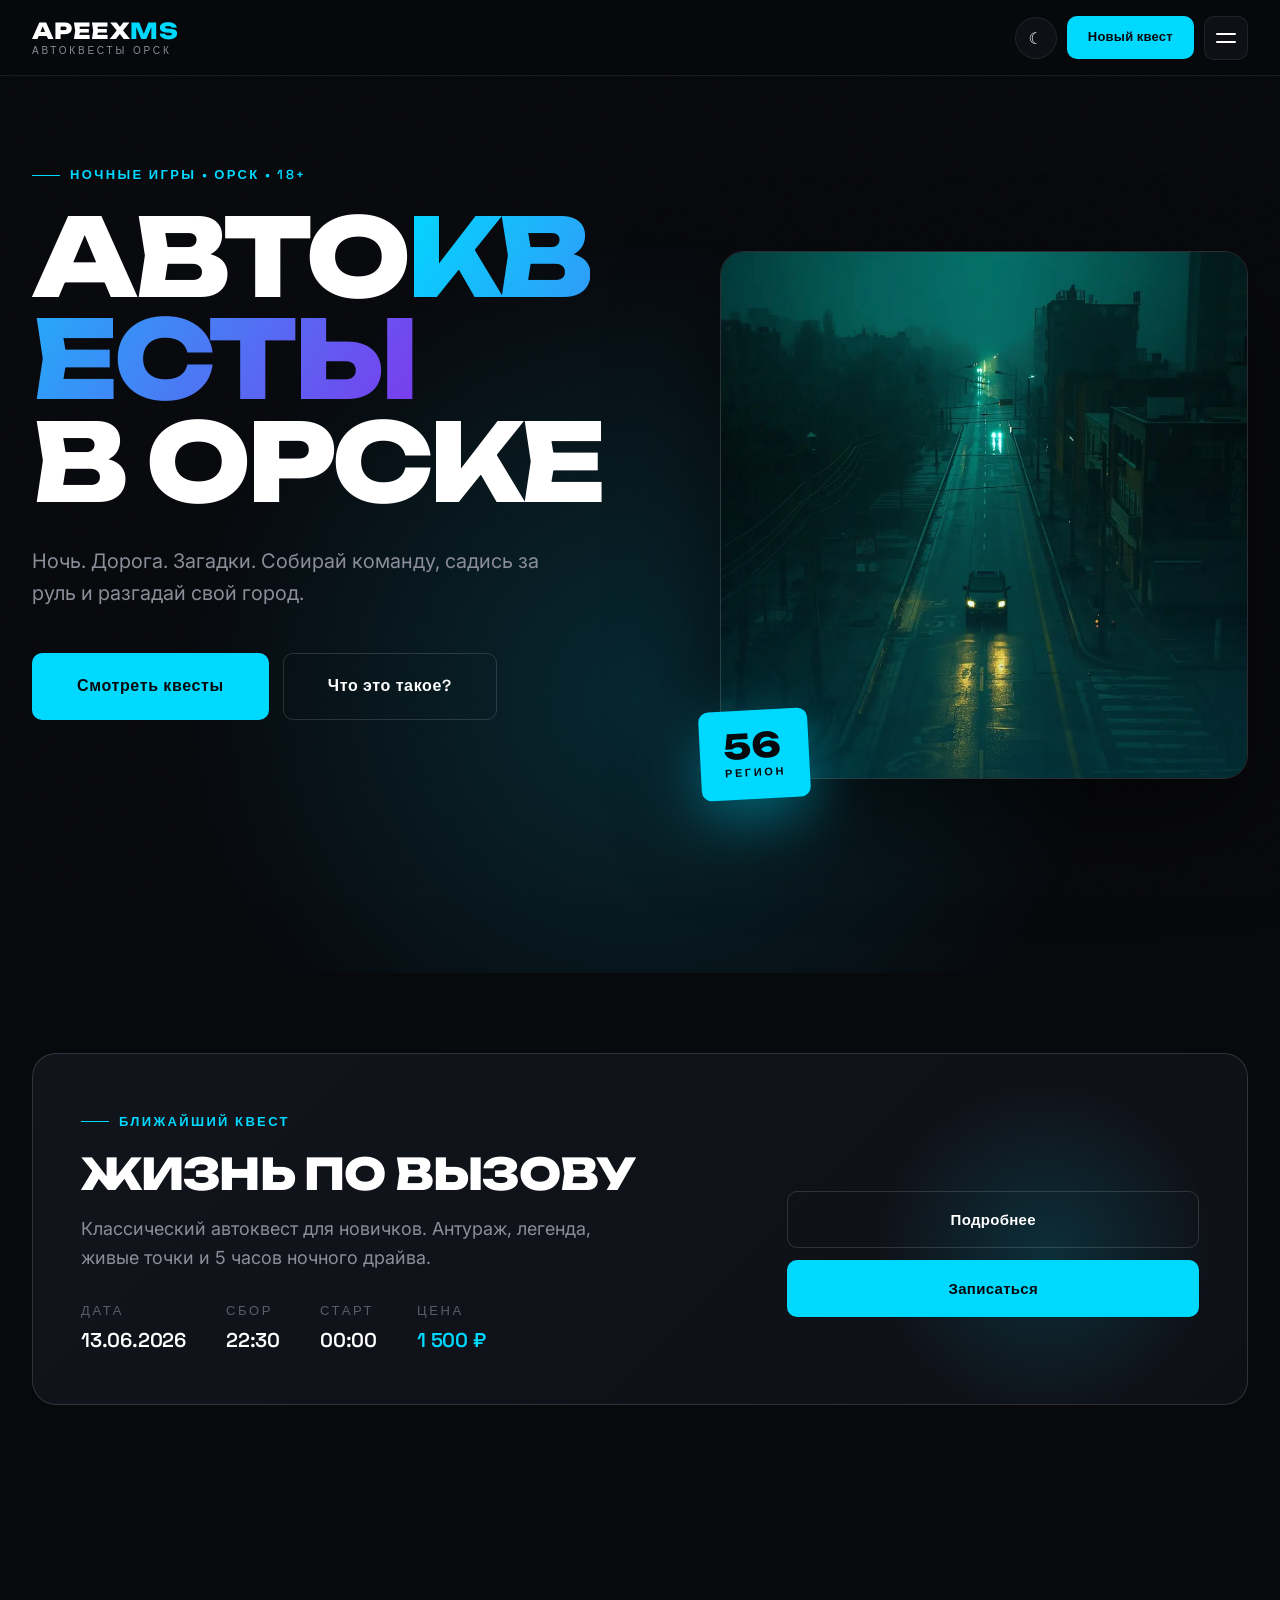
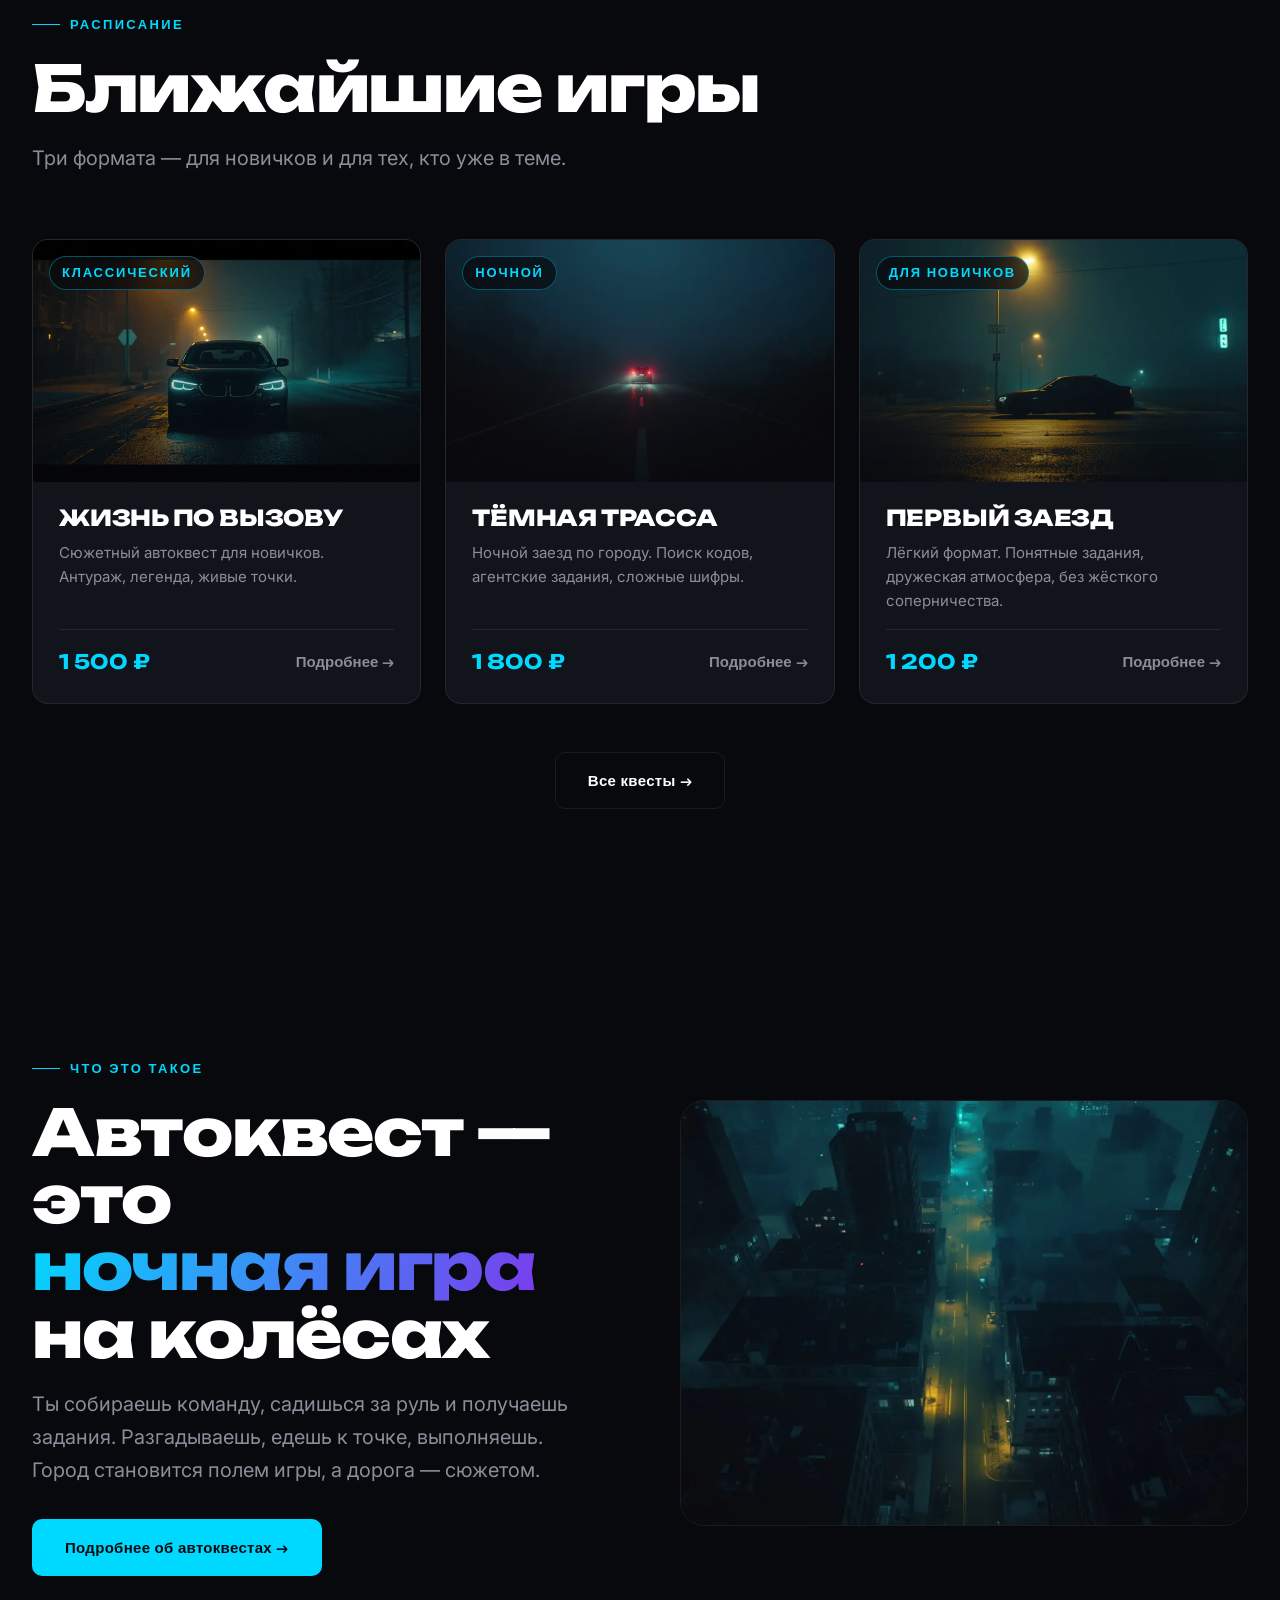
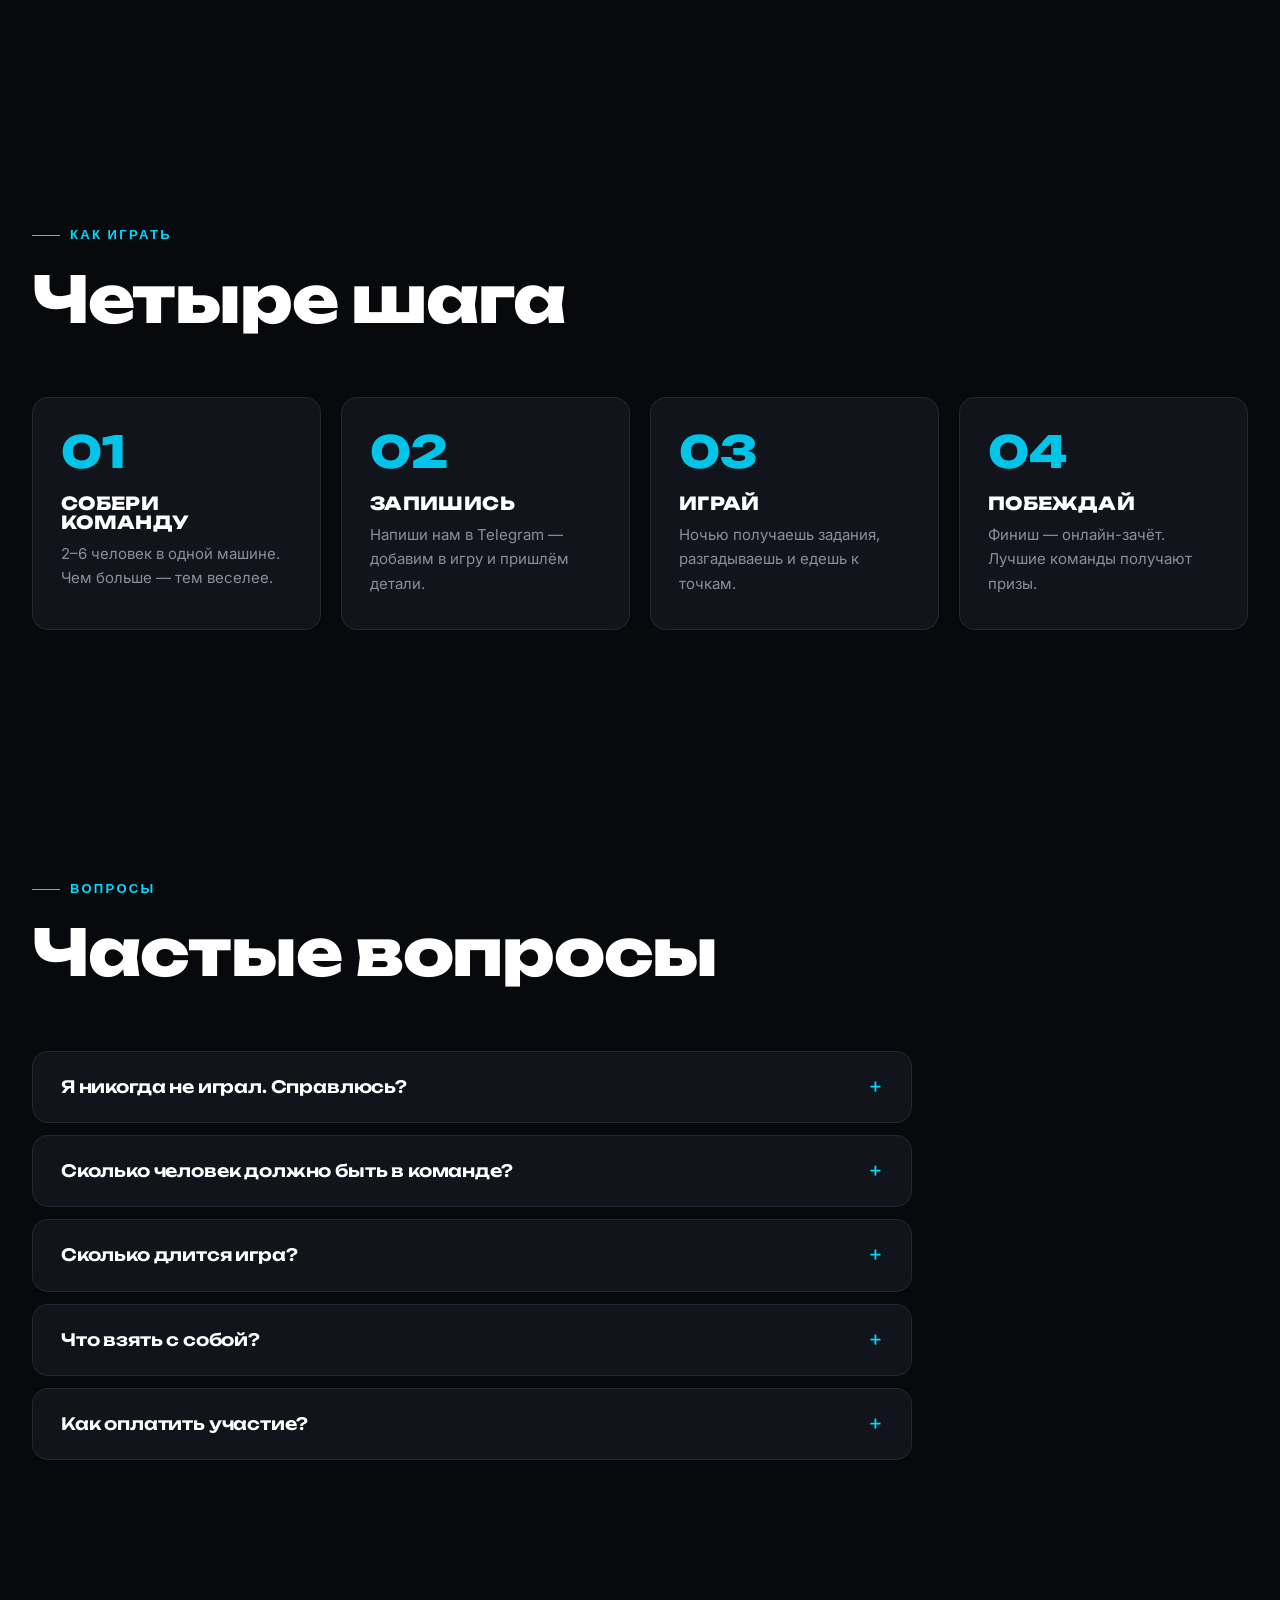
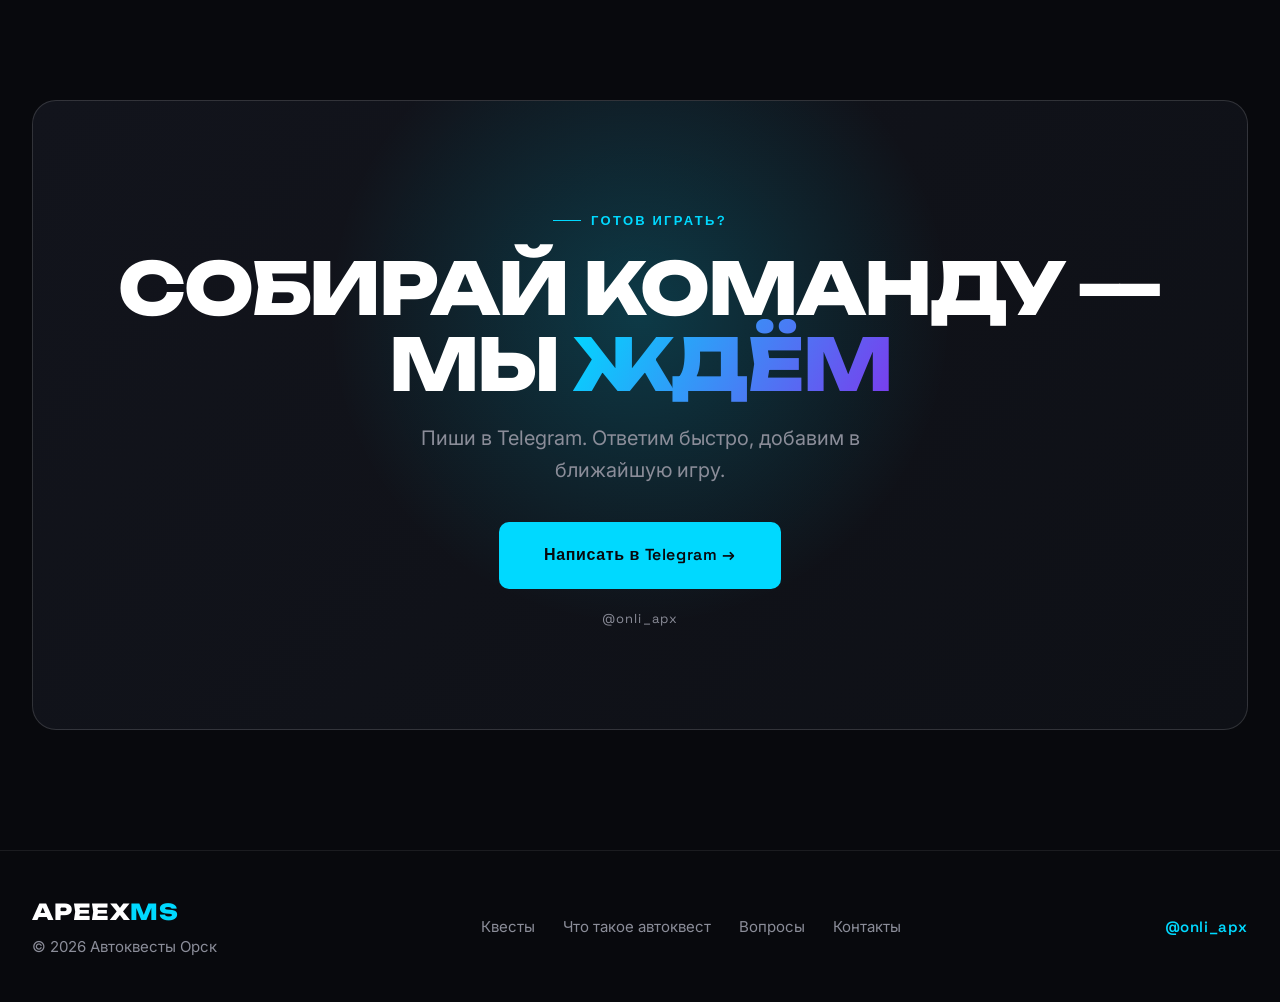
==== commit 12caa0a9: "Update index.html" ====
--- a/index.html
+++ b/index.html
@@ -459,4 +459,4 @@
 
   <script src="script.js"></script>
 </body>
-</html>+</html>
--- a/style.css
+++ b/style.css
@@ -10,6 +10,26 @@
 *::before,
 *::after { box-sizing: border-box; margin: 0; padding: 0; }
 
+/* Глобально: ничего не должно вылезать по горизонтали */
+html, body {
+  overflow-x: hidden;
+  max-width: 100%;
+}
+
+section, .hero, .side-menu, .cta__inner, .next-quest, .price-block {
+  overflow-x: clip;
+}
+
+/* Декоративные элементы не должны растягивать страницу */
+.hero__glow,
+.cta__glow,
+.next-quest::before,
+.price-block::before,
+.audience-card::before,
+.about-split__visual::after,
+.quest-card__media::after {
+  max-width: 100%;
+}
 /* ---------- Переменные: тёмная тема (по умолчанию) ---------- */
 :root {
   --bg: #08090d;
@@ -244,8 +264,10 @@
   display: flex;
   align-items: center;
   justify-content: space-between;
-  gap: 32px;
+  gap: 16px;
   width: 100%;
+  min-width: 0;
+  max-width: 100%;
 }
 
 .brand {
@@ -253,6 +275,9 @@
   flex-direction: column;
   gap: 4px;
   line-height: 1;
+  min-width: 0;
+  flex-shrink: 1;
+  overflow: hidden;
 }
 
 .brand__name {
@@ -260,17 +285,20 @@
   font-size: 22px;
   font-weight: 800;
   letter-spacing: 0.02em;
-}
+  white-space: nowrap;
+}
+
 
 .brand__accent { color: var(--accent); }
 
 .brand__sub {
   font-family: 'Space Grotesk', sans-serif;
-  font-size: var(--fs-tiny);
+  font-size: 10px;
   letter-spacing: 0.28em;
   text-transform: uppercase;
   color: var(--text-muted);
   font-weight: 500;
+  white-space: nowrap;
 }
 
 .nav {
@@ -305,7 +333,9 @@
 .header__actions {
   display: flex;
   align-items: center;
-  gap: 12px;
+  gap: 10px;
+  flex-shrink: 0;
+  max-width: 100%;
 }
 
 .theme-toggle {
@@ -766,6 +796,7 @@
   padding: calc(var(--header-h) + 80px) 0 100px;
   position: relative;
   overflow: hidden;
+  max-width: 100%;
 }
 
 .hero::before {
@@ -780,7 +811,6 @@
   pointer-events: none;
   z-index: 0;
 }
-
 .hero__inner {
   position: relative;
   z-index: 2;
@@ -788,14 +818,24 @@
   grid-template-columns: 1.15fr 1fr;
   gap: 80px;
   align-items: center;
+  max-width: 100%;
+  min-width: 0;
+}
+
+.hero__content {
+  min-width: 0;
+  max-width: 100%;
 }
 
 .hero__title {
-  font-size: clamp(48px, 8vw, 108px);
-  line-height: 0.92;
+  font-size: clamp(32px, 9vw, 108px);
+  line-height: 0.95;
   letter-spacing: -0.04em;
   margin-bottom: 32px;
   text-transform: uppercase;
+  word-break: break-word;
+  overflow-wrap: anywhere;
+  max-width: 100%;
 }
 
 .hero__subtitle {
@@ -824,15 +864,9 @@
   position: relative;
   transition: transform 0.6s var(--ease-out);
   will-change: transform;
-}
-
-.hero__glow {
-  position: absolute;
-  inset: -20%;
-  background: radial-gradient(circle, var(--accent-glow), transparent 60%);
-  filter: blur(60px);
-  opacity: 0.5;
-  z-index: 0;
+  width: 100%;
+  max-width: 100%;
+  min-width: 0;
 }
 
 .hero__image {
@@ -840,6 +874,8 @@
   z-index: 1;
   border-radius: var(--radius-lg);
   overflow: hidden;
+  width: 100%;
+  max-width: 100%;
   aspect-ratio: 1 / 1;
   border: 1px solid var(--border-strong);
   box-shadow: 0 40px 100px rgba(0, 0, 0, 0.5);
@@ -848,7 +884,9 @@
 .hero__image img {
   width: 100%;
   height: 100%;
+  max-width: 100%;
   object-fit: cover;
+  display: block;
 }
 
 .hero__image::after {
@@ -1396,20 +1434,53 @@
 }
 
 @media (max-width: 560px) {
-  .hero__title { letter-spacing: -0.02em; }
-  .hero__actions { flex-direction: column; }
-  .hero__actions .btn { width: 100%; }
-  .hero__stats { gap: 24px; }
-
-  .header__actions .btn--small { padding: 8px 12px; font-size: 12px; }
-  .side-menu__panel { padding: 24px 20px 20px; }
-  .side-menu__list > li > a,
-  .side-menu__link { font-size: 18px; }
-
-  .next-quest__meta { gap: 24px; }
-  .next-quest__actions { flex-direction: column; }
-
-  .cta__title { font-size: clamp(28px, 8vw, 40px); }
+  .hero {
+    padding: calc(var(--header-h) + 40px) 0 60px;
+  }
+
+  .hero__title {
+    font-size: clamp(30px, 10vw, 44px);
+    letter-spacing: -0.02em;
+    line-height: 1;
+  }
+
+  .hero__subtitle {
+    font-size: var(--fs-base);
+    margin-bottom: 32px;
+  }
+
+  .hero__actions {
+    flex-direction: column;
+    margin-bottom: 40px;
+  }
+
+  .hero__actions .btn {
+    width: 100%;
+  }
+
+  .hero__stats {
+    gap: 20px;
+  }
+
+  .hero__visual {
+    max-width: 100%;
+    width: 100%;
+  }
+
+  .hero__image {
+    aspect-ratio: 4 / 5;
+    max-width: 100%;
+  }
+
+  .hero__badge {
+    padding: 14px 20px;
+    bottom: -12px;
+    left: -10px;
+  }
+
+  .hero__badge-num {
+    font-size: 26px;
+  }
 }
 /* ============================================
    Пакет 3: страницы, заголовки страниц, карточка «скоро»
@@ -1983,4 +2054,60 @@
   .audience-card { padding: 24px 22px; }
 
   .step-card__num { font-size: 32px; }
-}+}
+/* ============================================
+   ФИНАЛЬНЫЙ ФИКС — бургер и шапка на мобильных
+   Работает поверх всех предыдущих медиазапросов
+   ============================================ */
+
+@media (max-width: 560px) {
+  .container {
+    padding: 0 16px;
+  }
+
+  .header {
+    overflow: hidden;
+  }
+
+  .header__inner {
+    min-width: 0;
+    max-width: 100%;
+    gap: 8px;
+  }
+
+  .brand {
+    min-width: 0;
+    flex-shrink: 1;
+  }
+
+  .brand__name { font-size: 17px; }
+  .brand__sub { font-size: 9px; letter-spacing: 0.18em; }
+
+  .header__actions {
+    flex-shrink: 0;
+    gap: 6px;
+  }
+
+  .theme-toggle {
+    width: 36px;
+    height: 36px;
+    font-size: 14px;
+  }
+
+  .header__actions .btn--small {
+    padding: 7px 10px;
+    font-size: 11px;
+  }
+
+  .burger {
+    width: 36px;
+    height: 36px;
+    flex-shrink: 0;
+  }
+}
+
+@media (max-width: 420px) {
+  .header__actions .btn--pulse {
+    display: none;
+  }
+}
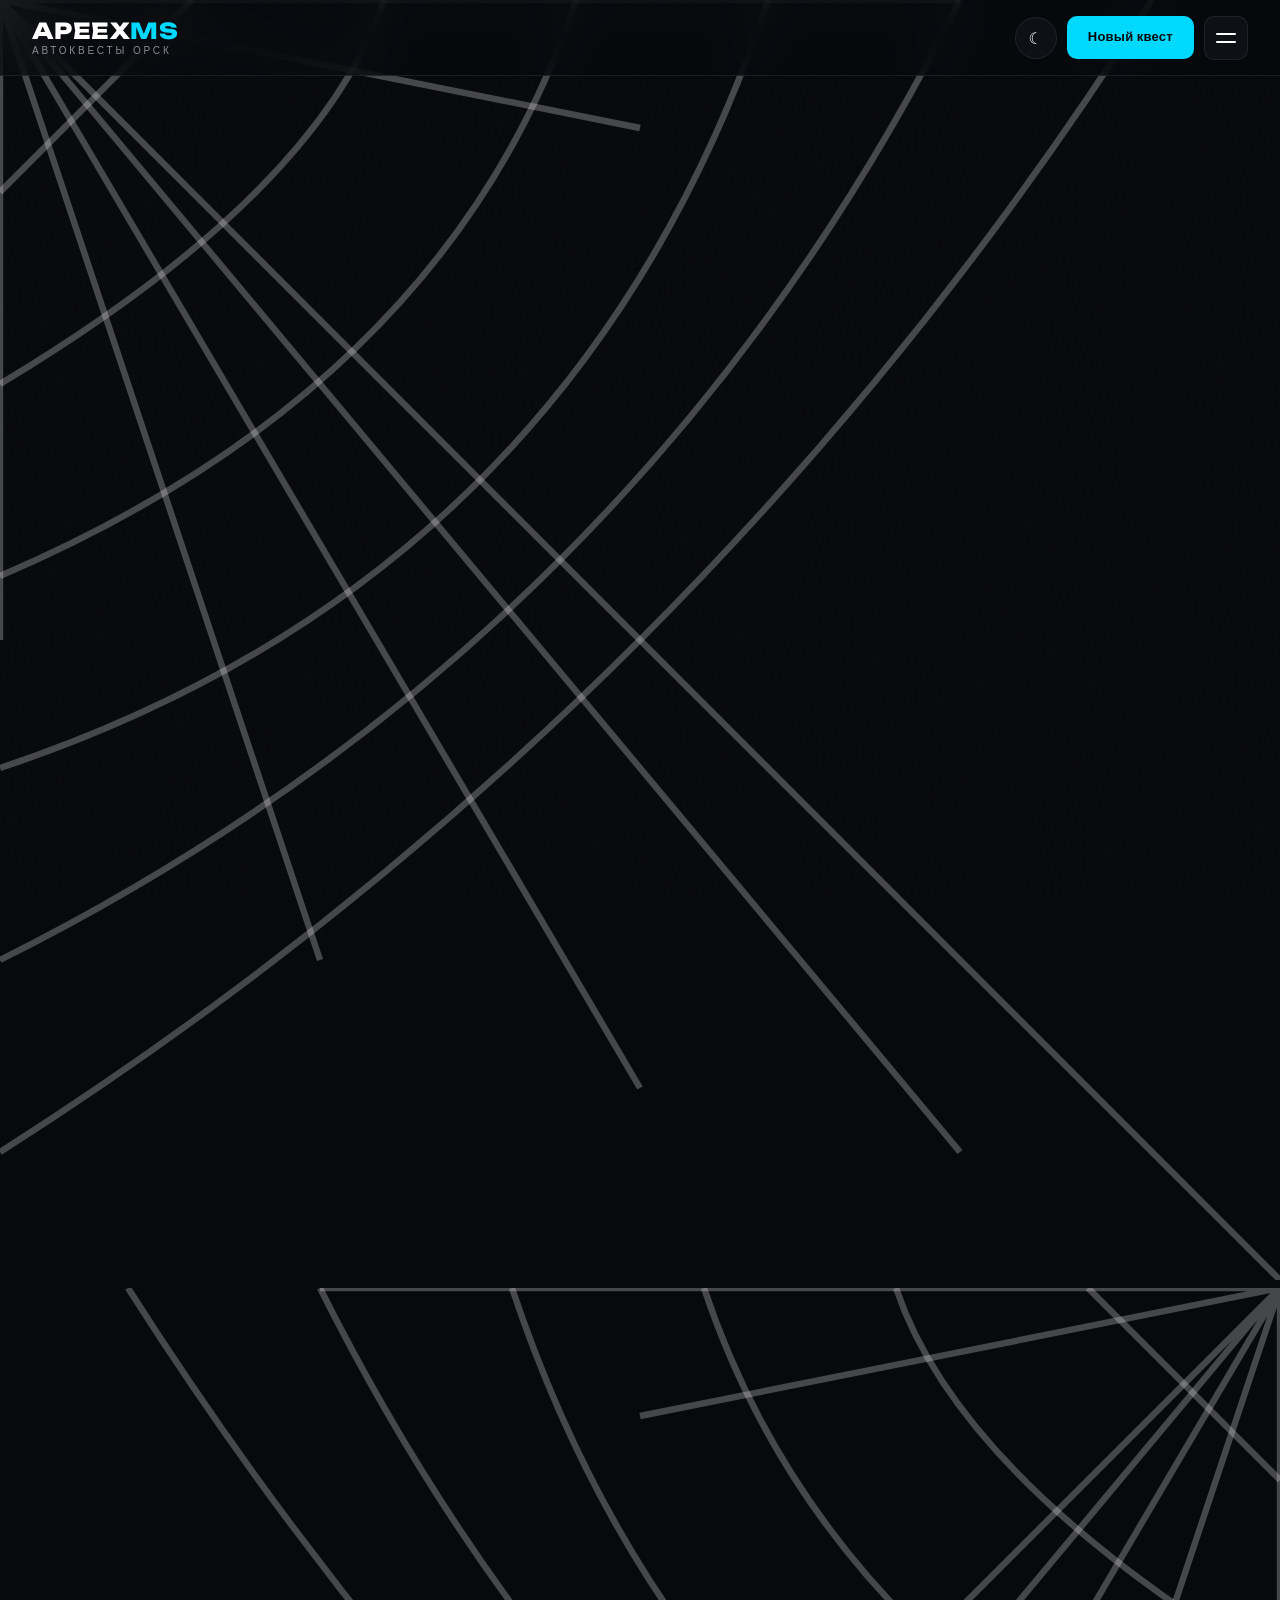
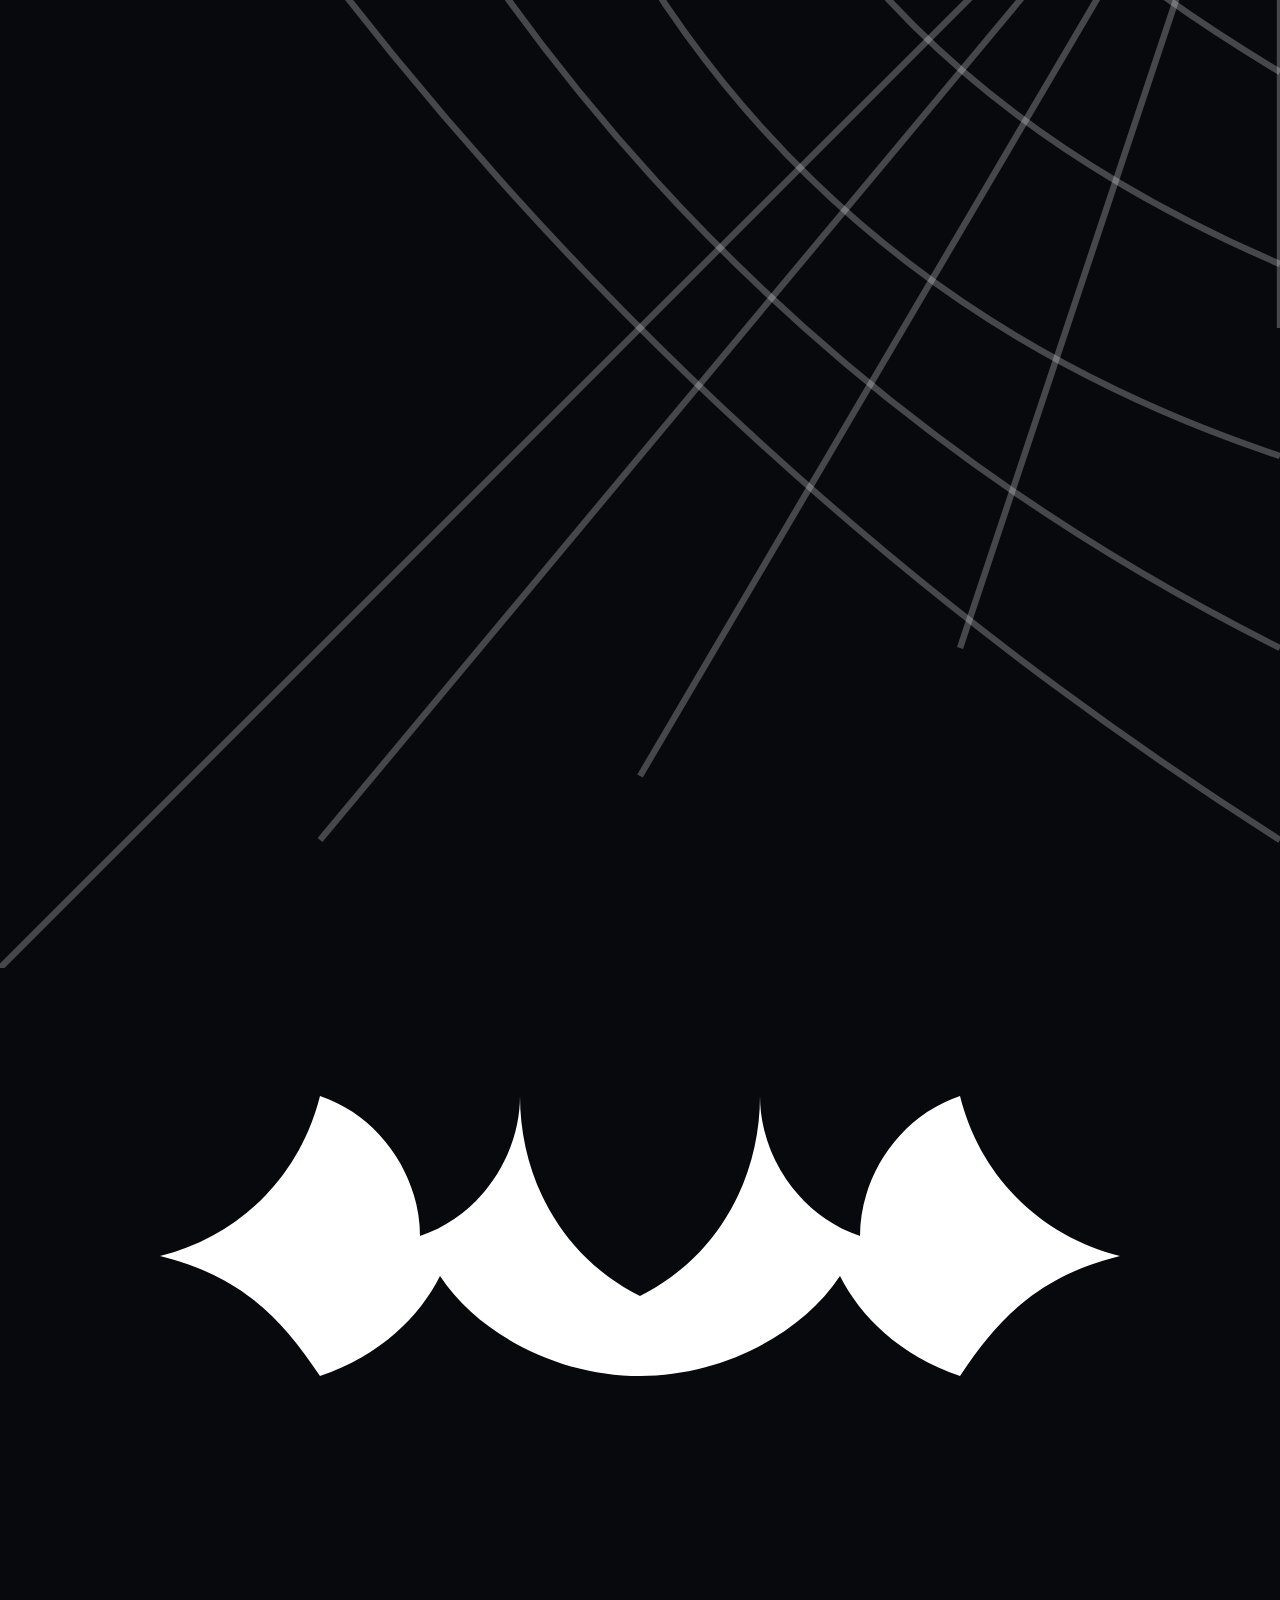
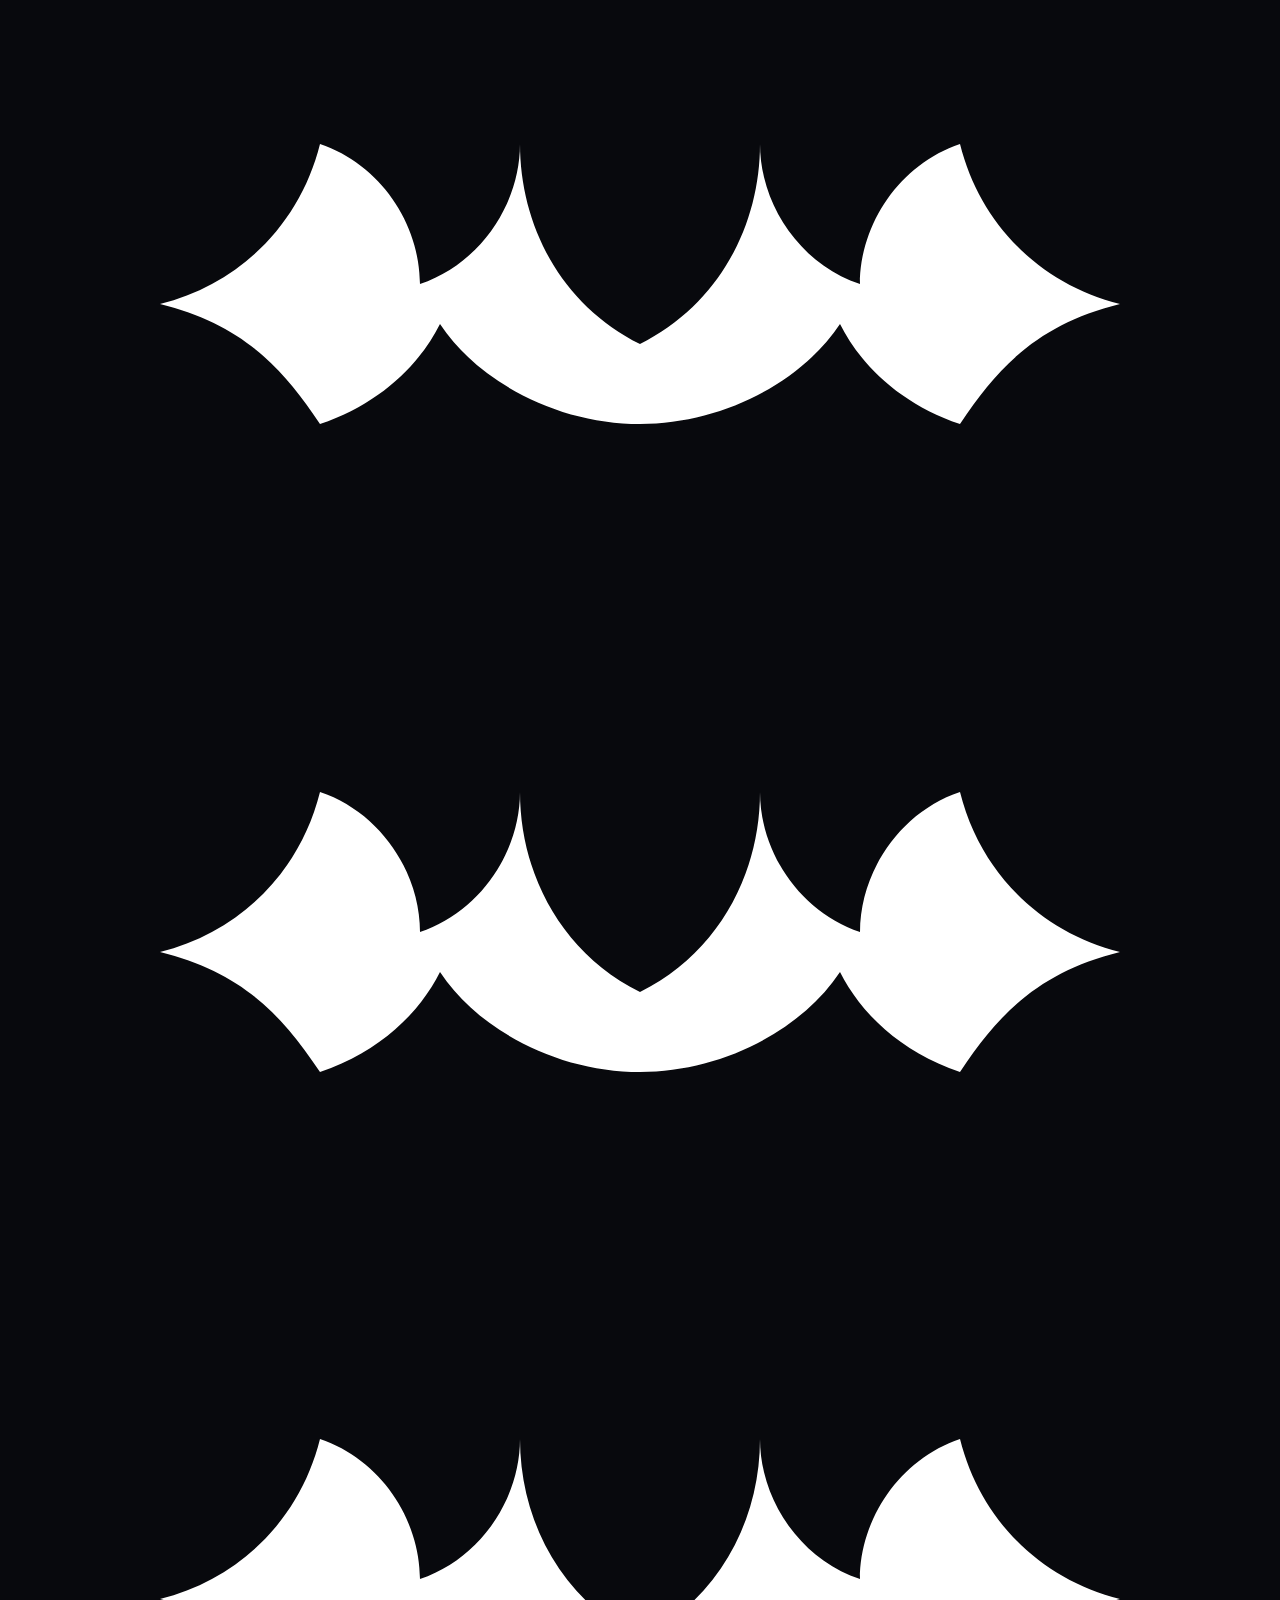
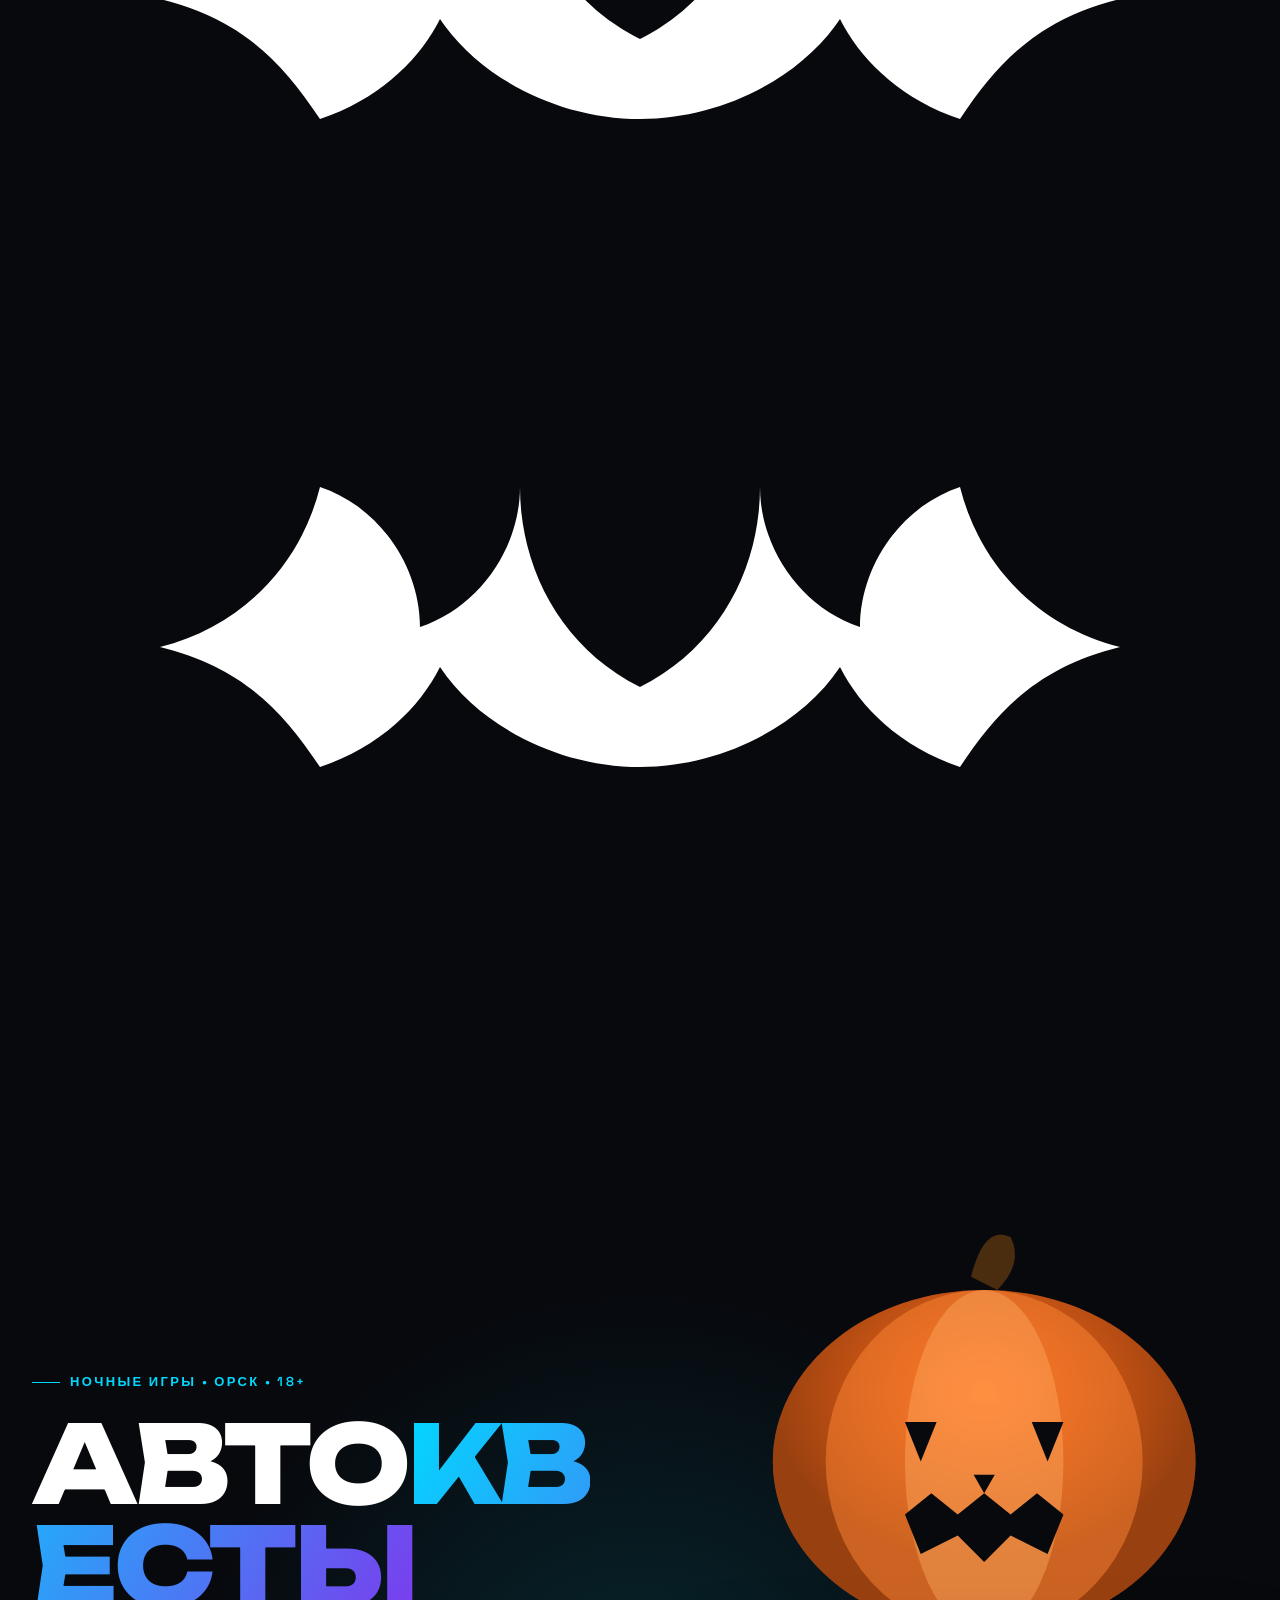
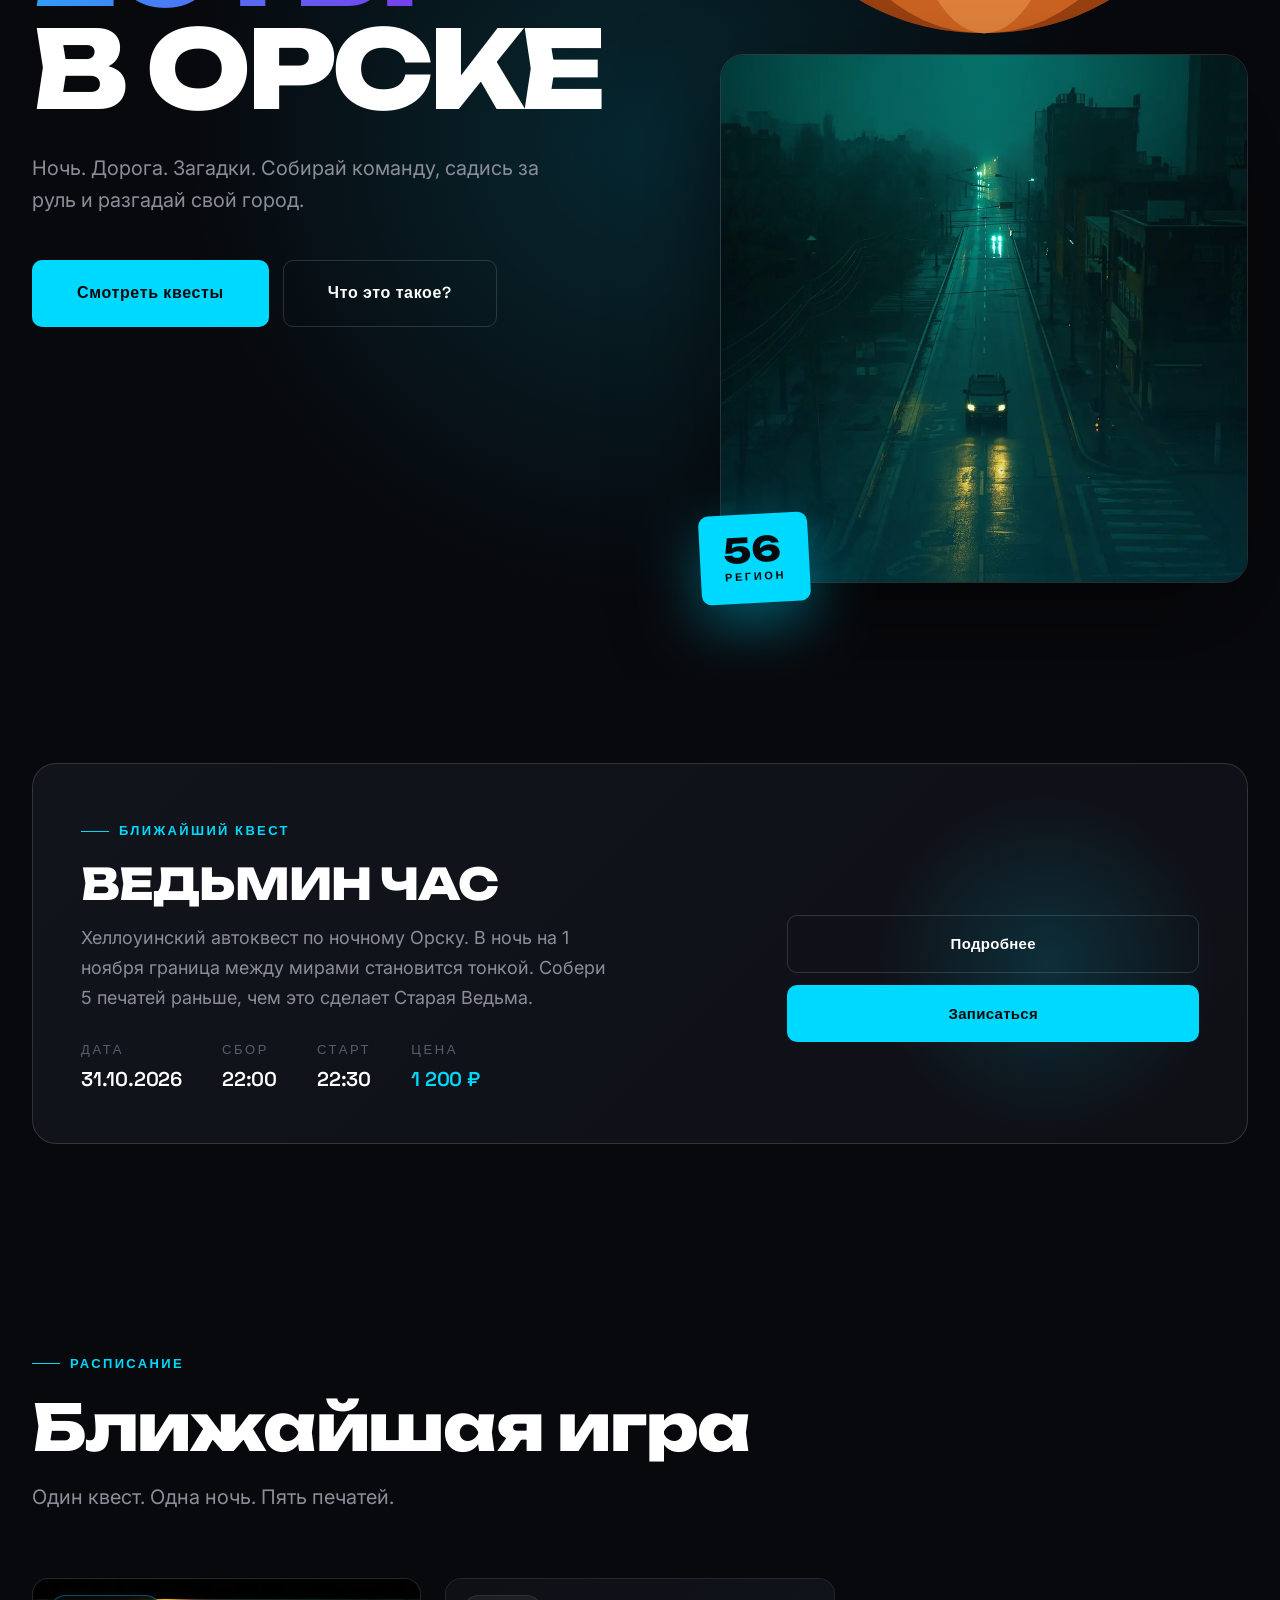
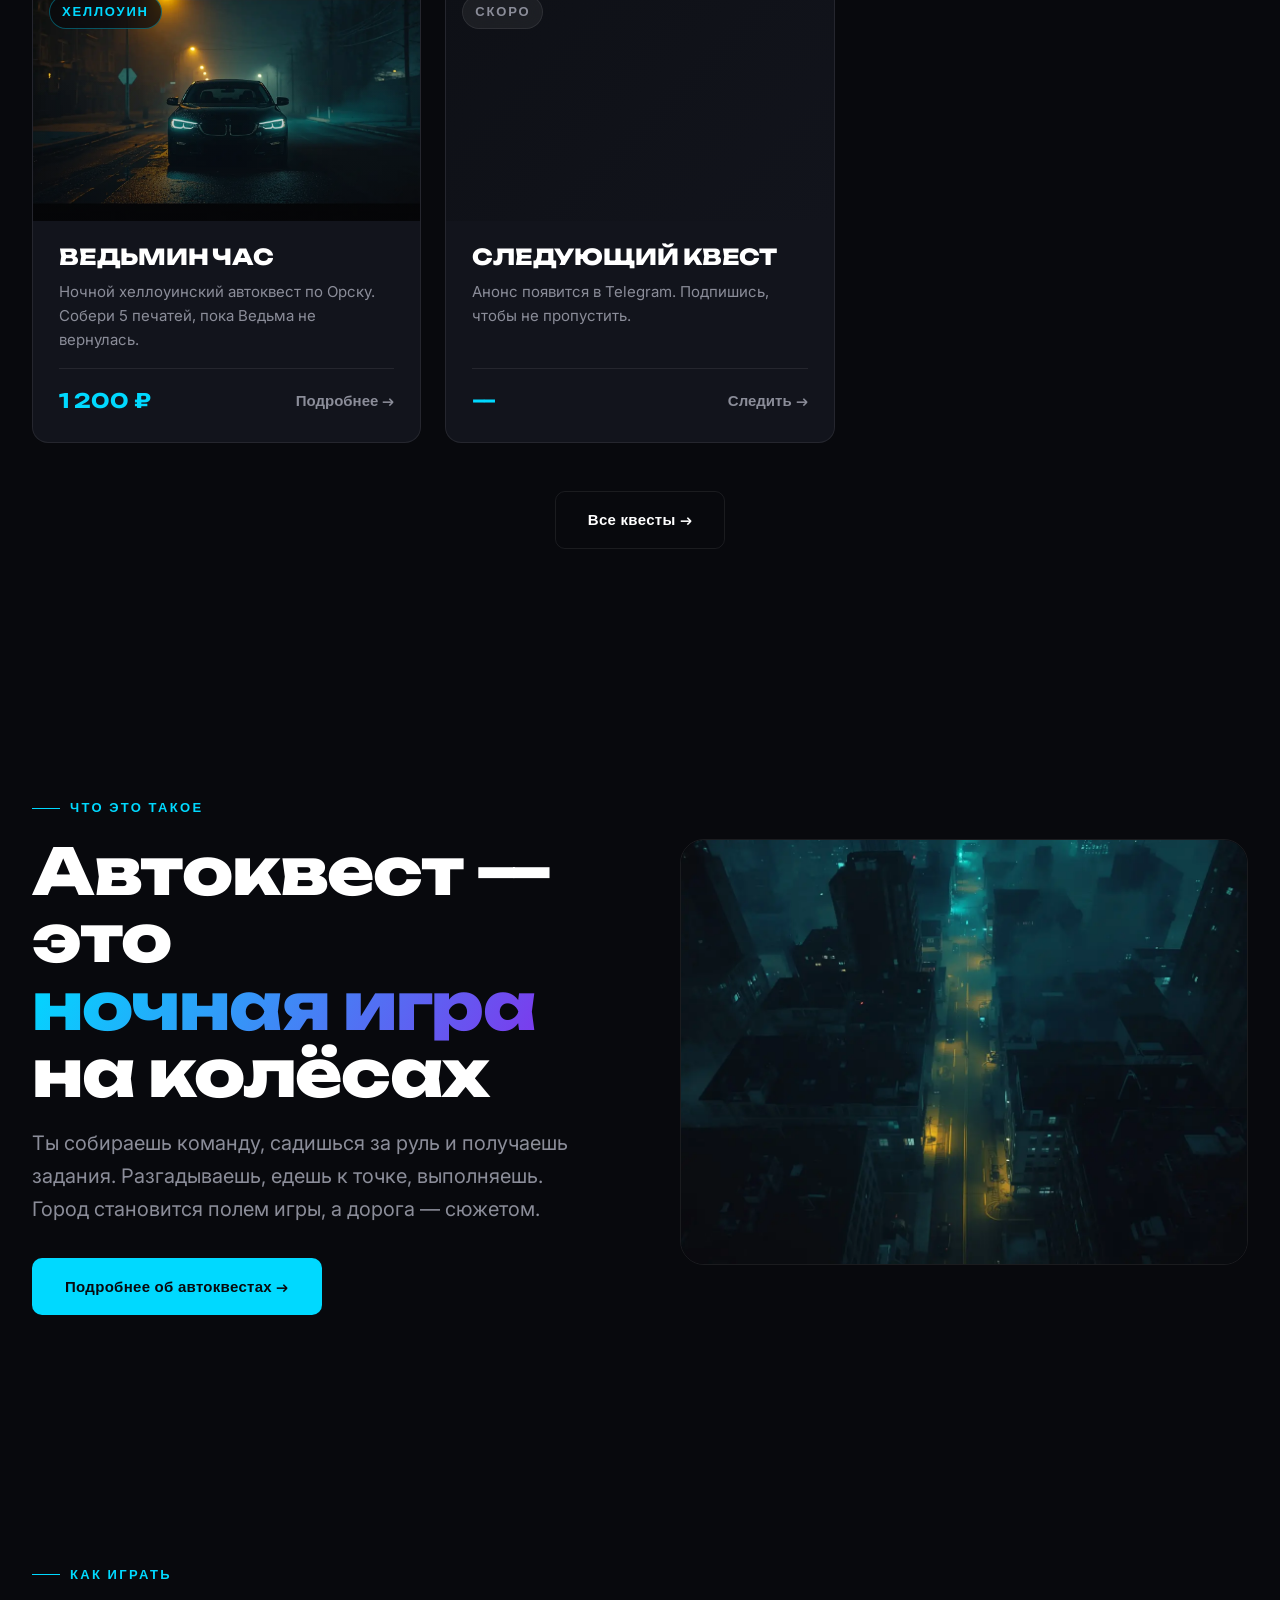
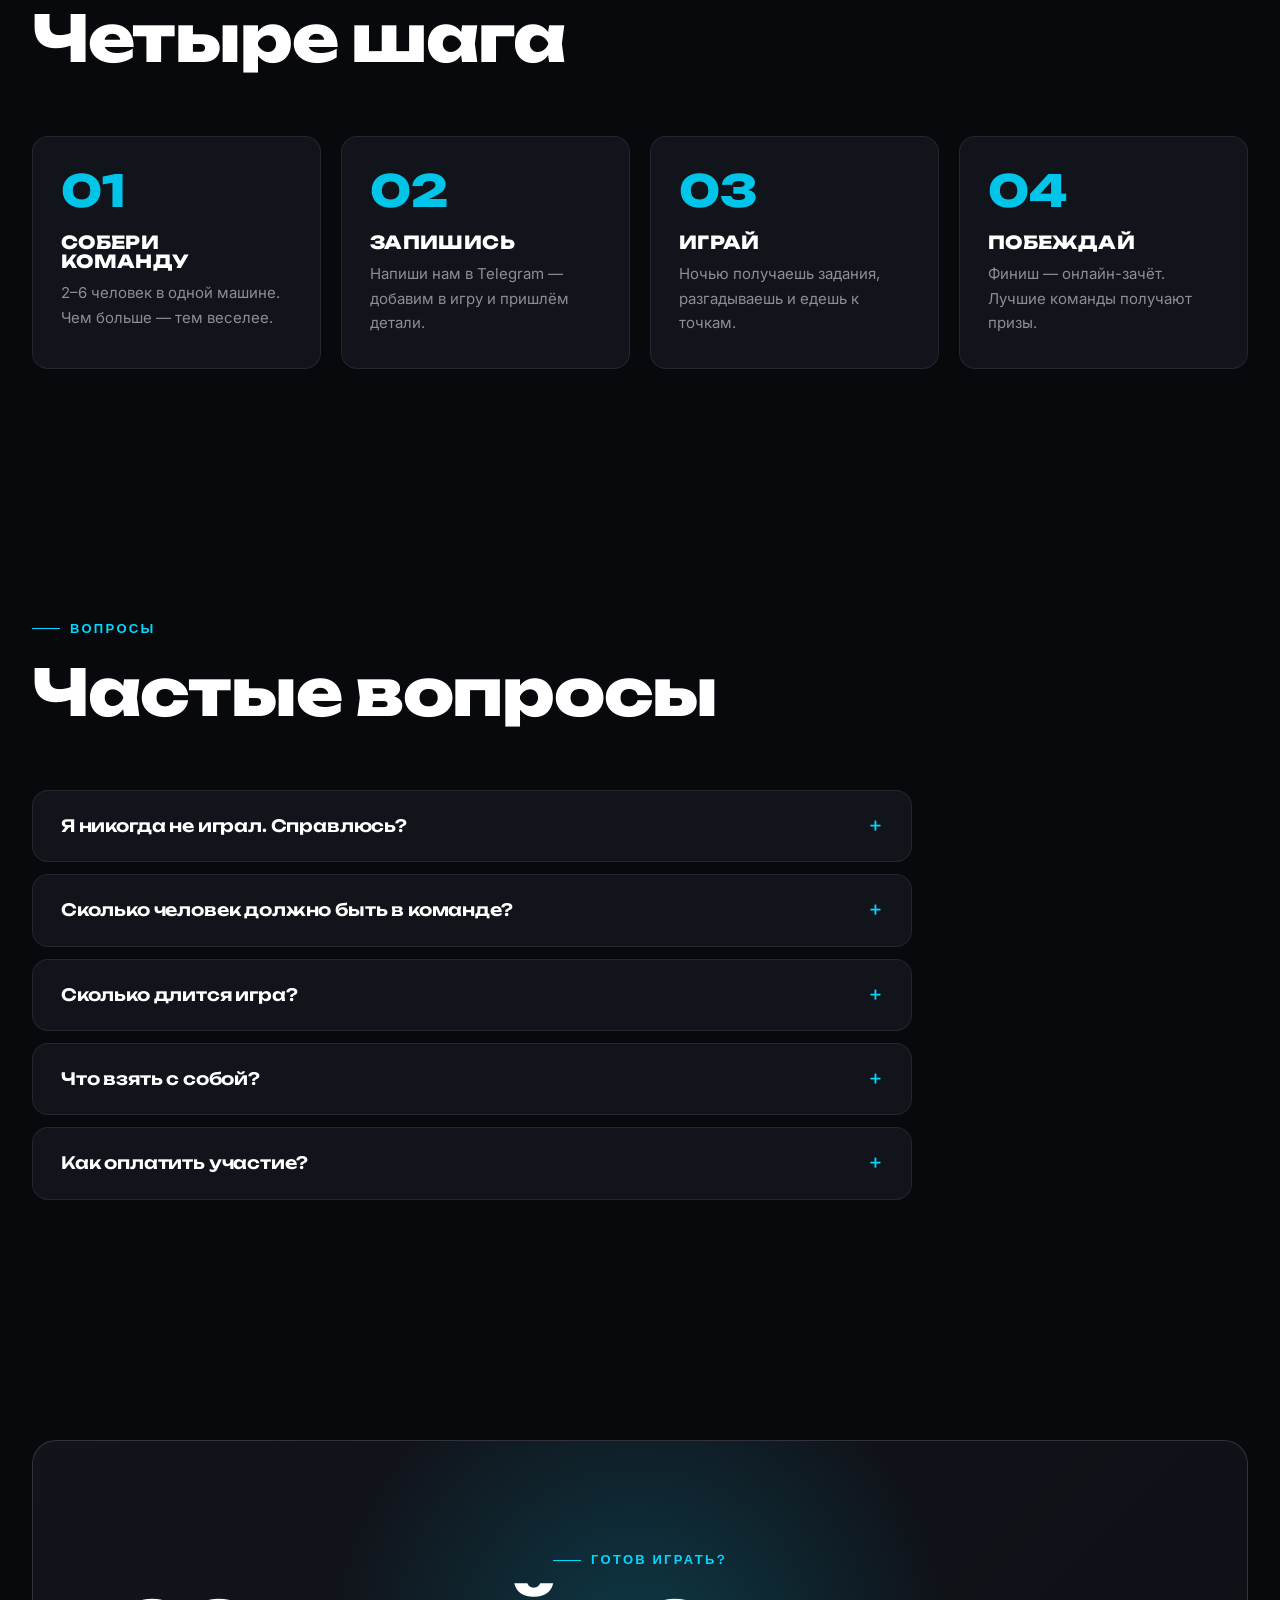
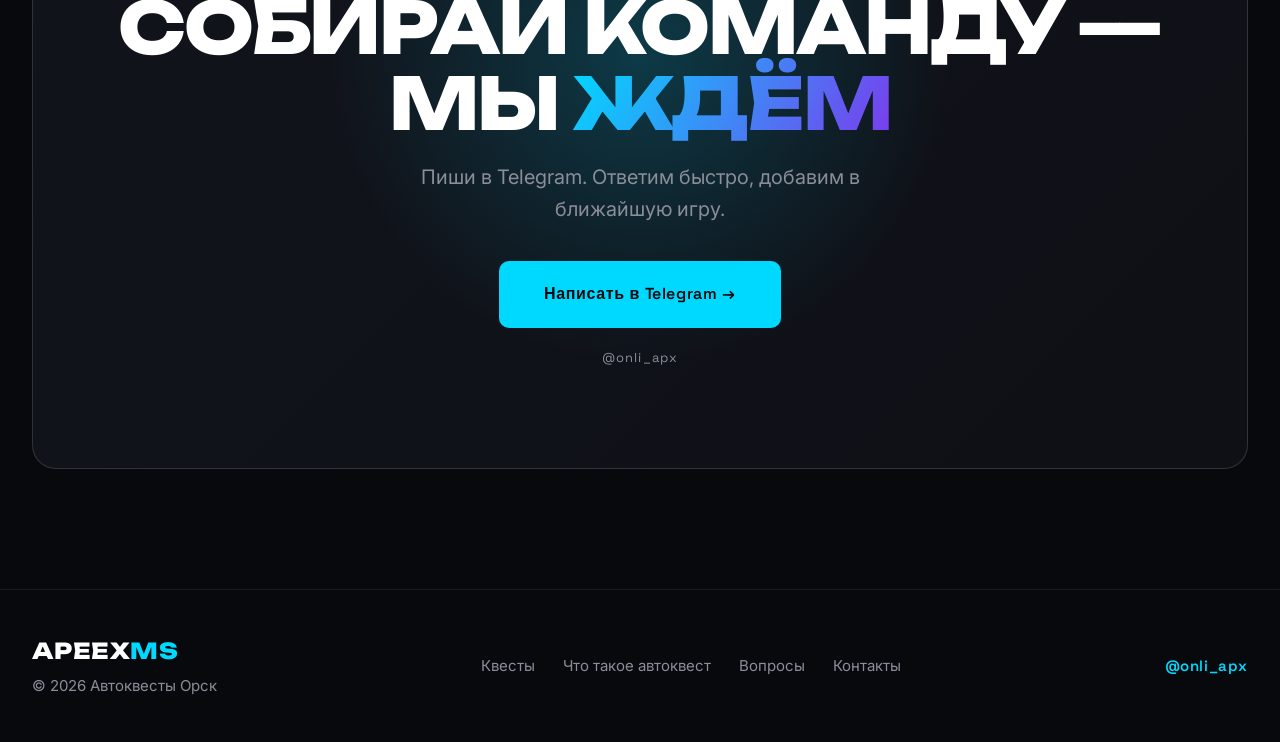
==== commit 4d829a51: "Update index.html" ====
--- a/index.html
+++ b/index.html
@@ -25,8 +25,49 @@
  <link rel="icon" type="image/svg+xml" href="favicon.svg">
   <link rel="stylesheet" href="style.css">
 </head>
-<body>
-
+<body class="theme-halloween">
+    <!-- ПАУТИНА ПО УГЛАМ -->
+  <div class="spiderwebs" aria-hidden="true">
+    <svg class="web web--tl" viewBox="0 0 200 200" xmlns="http://www.w3.org/2000/svg">
+      <g stroke="rgba(255,255,255,0.25)" stroke-width="1" fill="none">
+        <path d="M0 0 L200 200 M0 0 L150 180 M0 0 L100 170 M0 0 L50 150 M0 0 L0 100 M0 0 L50 50 M0 0 L100 20 M0 0 L150 0"/>
+        <path d="M30 0 Q20 10 0 30 M60 0 Q50 30 0 60 M90 0 Q70 60 0 90 M120 0 Q90 90 0 120 M150 0 Q100 100 0 150 M180 0 Q110 110 0 180"/>
+      </g>
+    </svg>
+
+    <svg class="web web--tr" viewBox="0 0 200 200" xmlns="http://www.w3.org/2000/svg">
+      <g stroke="rgba(255,255,255,0.25)" stroke-width="1" fill="none">
+        <path d="M200 0 L0 200 M200 0 L50 180 M200 0 L100 170 M200 0 L150 150 M200 0 L200 100 M200 0 L150 50 M200 0 L100 20 M200 0 L50 0"/>
+        <path d="M170 0 Q180 10 200 30 M140 0 Q150 30 200 60 M110 0 Q130 60 200 90 M80 0 Q110 90 200 120 M50 0 Q100 100 200 150 M20 0 Q90 110 200 180"/>
+      </g>
+    </svg>
+  </div>
+  <!-- ХЕЛЛОУИНСКИЙ ДЕКОР -->
+  <div class="halloween-decor" aria-hidden="true">
+    <!-- Летучие мыши -->
+    <div class="bat bat--1"><svg viewBox="0 0 64 32" fill="currentColor"><path d="M32 16c-4-2-6-6-6-10 0 3-2 6-5 7 0-3-2-6-5-7-1 4-4 7-8 8 4 1 6 3 8 6 3-1 5-3 6-5 2 3 6 5 10 5s8-2 10-5c1 2 3 4 6 5 2-3 4-5 8-6-4-1-7-4-8-8-3 1-5 4-5 7-3-1-5-4-5-7 0 4-2 8-6 10z"/></svg></div>
+    <div class="bat bat--2"><svg viewBox="0 0 64 32" fill="currentColor"><path d="M32 16c-4-2-6-6-6-10 0 3-2 6-5 7 0-3-2-6-5-7-1 4-4 7-8 8 4 1 6 3 8 6 3-1 5-3 6-5 2 3 6 5 10 5s8-2 10-5c1 2 3 4 6 5 2-3 4-5 8-6-4-1-7-4-8-8-3 1-5 4-5 7-3-1-5-4-5-7 0 4-2 8-6 10z"/></svg></div>
+    <div class="bat bat--3"><svg viewBox="0 0 64 32" fill="currentColor"><path d="M32 16c-4-2-6-6-6-10 0 3-2 6-5 7 0-3-2-6-5-7-1 4-4 7-8 8 4 1 6 3 8 6 3-1 5-3 6-5 2 3 6 5 10 5s8-2 10-5c1 2 3 4 6 5 2-3 4-5 8-6-4-1-7-4-8-8-3 1-5 4-5 7-3-1-5-4-5-7 0 4-2 8-6 10z"/></svg></div>
+    <div class="bat bat--4"><svg viewBox="0 0 64 32" fill="currentColor"><path d="M32 16c-4-2-6-6-6-10 0 3-2 6-5 7 0-3-2-6-5-7-1 4-4 7-8 8 4 1 6 3 8 6 3-1 5-3 6-5 2 3 6 5 10 5s8-2 10-5c1 2 3 4 6 5 2-3 4-5 8-6-4-1-7-4-8-8-3 1-5 4-5 7-3-1-5-4-5-7 0 4-2 8-6 10z"/></svg></div>
+    <div class="bat bat--5"><svg viewBox="0 0 64 32" fill="currentColor"><path d="M32 16c-4-2-6-6-6-10 0 3-2 6-5 7 0-3-2-6-5-7-1 4-4 7-8 8 4 1 6 3 8 6 3-1 5-3 6-5 2 3 6 5 10 5s8-2 10-5c1 2 3 4 6 5 2-3 4-5 8-6-4-1-7-4-8-8-3 1-5 4-5 7-3-1-5-4-5-7 0 4-2 8-6 10z"/></svg></div>
+
+    <!-- Светлячки -->
+    <span class="firefly firefly--1"></span>
+    <span class="firefly firefly--2"></span>
+    <span class="firefly firefly--3"></span>
+    <span class="firefly firefly--4"></span>
+    <span class="firefly firefly--5"></span>
+    <span class="firefly firefly--6"></span>
+    <span class="firefly firefly--7"></span>
+    <span class="firefly firefly--8"></span>
+    <span class="firefly firefly--9"></span>
+    <span class="firefly firefly--10"></span>
+    <span class="firefly firefly--11"></span>
+    <span class="firefly firefly--12"></span>
+
+    <!-- Туман снизу -->
+    <div class="fog"></div>
+  </div>
   <!-- ПРЕЛОАДЕР -->
   <div class="preloader" id="preloader">
     <span class="preloader__logo">APEEX MS</span>
@@ -76,11 +117,9 @@
               <svg width="14" height="14" viewBox="0 0 24 24" fill="none" stroke="currentColor" stroke-width="2.5" stroke-linecap="round" stroke-linejoin="round"><polyline points="6 9 12 15 18 9"/></svg>
             </button>
           </div>
-          <ul class="side-menu__sub" id="questsSub">
-            <li><a href="quest-1.html">ЖИЗНЬ ПО ВЫЗОВУ</a></li>
-            <li><a href="quest-2.html">ТЁМНАЯ ТРАССА</a></li>
-            <li><a href="quest-3.html">ПЕРВЫЙ ЗАЕЗД</a></li>
-          </ul>
+       <ul class="side-menu__sub" id="questsSub">
+  <li><a href="quest-1.html">ВЕДЬМИН ЧАС</a></li>
+</ul>
         </li>
 
         <li><a href="about.html">Что такое автоквест</a></li>
@@ -99,7 +138,7 @@
   </aside>
 
   <!-- HERO -->
-  <section class="hero">
+   <section class="hero">
     <div class="container hero__inner">
 
       <div class="hero__content">
@@ -120,33 +159,46 @@
             Что это такое?
           </a>
         </div>
-
-        <div class="hero__stats reveal reveal--delay-4">
-          <div class="stat">
-            <span class="stat__num" data-count="12">0</span>
-            <span class="stat__label">игр проведено</span>
-          </div>
-          <div class="stat">
-            <span class="stat__num" data-count="150">0</span>
-            <span class="stat__label">участников</span>
-          </div>
-          <div class="stat">
-            <span class="stat__num" data-count="3">0</span>
-            <span class="stat__label">активных квеста</span>
-          </div>
-        </div>
-      </div>
-
-      <div class="hero__visual">
+      </div>
+
+       <div class="hero__visual">
         <div class="hero__glow"></div>
+
+        <!-- Тыква -->
+        <div class="pumpkin" aria-hidden="true">
+          <svg viewBox="0 0 200 180" xmlns="http://www.w3.org/2000/svg">
+            <!-- тело -->
+            <ellipse cx="100" cy="110" rx="80" ry="65" fill="#ff6b1a"/>
+            <ellipse cx="100" cy="110" rx="80" ry="65" fill="url(#pumpkinShadow)"/>
+            <ellipse cx="100" cy="110" rx="60" ry="65" fill="#ff8534" opacity="0.5"/>
+            <ellipse cx="100" cy="110" rx="30" ry="65" fill="#ffb066" opacity="0.4"/>
+            <!-- хвостик -->
+            <path d="M95 40 Q100 20 110 25 Q115 35 105 45 Z" fill="#4a2c0f"/>
+            <!-- глаза -->
+            <path d="M70 95 L82 95 L76 110 Z" fill="#08090d"/>
+            <path d="M118 95 L130 95 L124 110 Z" fill="#08090d"/>
+            <!-- нос -->
+            <path d="M96 115 L104 115 L100 122 Z" fill="#08090d"/>
+            <!-- рот -->
+            <path d="M70 130 L80 122 L90 130 L100 122 L110 130 L120 122 L130 130 L124 145 L110 138 L100 148 L90 138 L76 145 Z" fill="#08090d"/>
+            <defs>
+              <radialGradient id="pumpkinShadow" cx="50%" cy="30%">
+                <stop offset="0%" stop-color="#000" stop-opacity="0"/>
+                <stop offset="100%" stop-color="#000" stop-opacity="0.4"/>
+              </radialGradient>
+            </defs>
+          </svg>
+        </div>
+
         <div class="hero__image">
           <img
             src="images/hero.webp"
             alt="Ночная дорога"
-            loading="lazy"
-            width="900"
-            height="900">
-        </div>
+            loading="eager"
+            width="1024"
+            height="1024">
+        </div>
+
         <div class="hero__badge">
           <span class="hero__badge-num">56</span>
           <span class="hero__badge-text">регион</span>
@@ -157,7 +209,7 @@
   </section>
 
   <!-- БЛИЖАЙШИЙ КВЕСТ -->
-  <section class="section section--tight" id="next">
+   <section class="section section--tight" id="next">
     <div class="container">
       <div class="next-quest reveal">
         <div class="next-quest__label">
@@ -165,34 +217,35 @@
         </div>
         <div class="next-quest__body">
           <div class="next-quest__info">
-            <h2 class="next-quest__title">ЖИЗНЬ ПО ВЫЗОВУ</h2>
+            <h2 class="next-quest__title">ВЕДЬМИН ЧАС</h2>
             <p class="next-quest__text">
-              Классический автоквест для новичков. Антураж, легенда,
-              живые точки и 5 часов ночного драйва.
+              Хеллоуинский автоквест по ночному Орску. В ночь на 1 ноября
+              граница между мирами становится тонкой. Собери 5 печатей
+              раньше, чем это сделает Старая Ведьма.
             </p>
             <div class="next-quest__meta">
               <div class="meta-item">
                 <span class="meta-item__label">Дата</span>
-                <span class="meta-item__value">13.06.2026</span>
+                <span class="meta-item__value">31.10.2026</span>
               </div>
               <div class="meta-item">
                 <span class="meta-item__label">Сбор</span>
+                <span class="meta-item__value">22:00</span>
+              </div>
+              <div class="meta-item">
+                <span class="meta-item__label">Старт</span>
                 <span class="meta-item__value">22:30</span>
               </div>
               <div class="meta-item">
-                <span class="meta-item__label">Старт</span>
-                <span class="meta-item__value">00:00</span>
-              </div>
-              <div class="meta-item">
                 <span class="meta-item__label">Цена</span>
-                <span class="meta-item__value accent">1 500 ₽</span>
+                <span class="meta-item__value accent">1 200 ₽</span>
               </div>
             </div>
           </div>
           <div class="next-quest__actions">
             <a href="quest-1.html" class="btn btn--ghost">Подробнее</a>
             <a
-              href="https://t.me/onli_apx?text=Хочу записаться на квест «ЖИЗНЬ ПО ВЫЗОВУ» (13.06.2026)"
+              href="https://t.me/onli_apx?text=Хочу записаться на квест «ВЕДЬМИН ЧАС» (31.10.2026)"
               target="_blank"
               rel="noopener"
               class="btn btn--primary"
@@ -210,9 +263,9 @@
     <div class="container">
       <div class="section-head reveal">
         <span class="eyebrow">Расписание</span>
-        <h2 class="section-title">Ближайшие игры</h2>
+        <h2 class="section-title">Ближайшая игра</h2>
         <p class="section-subtitle">
-          Три формата — для новичков и для тех, кто уже в теме.
+          Один квест. Одна ночь. Пять печатей.
         </p>
       </div>
 
@@ -222,63 +275,17 @@
           <div class="quest-card__media">
             <img
               src="images/quest-1-cover.webp"
-              alt="ЖИЗНЬ ПО ВЫЗОВУ"
+              alt="ВЕДЬМИН ЧАС"
               loading="lazy"
-              width="800"
-              height="500">
-            <span class="quest-card__tag">Классический</span>
+              width="1280"
+              height="800">
+            <span class="quest-card__tag">Хеллоуин</span>
           </div>
           <div class="quest-card__body">
-            <h3 class="quest-card__title">ЖИЗНЬ ПО ВЫЗОВУ</h3>
+            <h3 class="quest-card__title">ВЕДЬМИН ЧАС</h3>
             <p class="quest-card__text">
-              Сюжетный автоквест для новичков. Антураж, легенда,
-              живые точки.
-            </p>
-            <div class="quest-card__footer">
-              <span class="quest-card__price">1 500 ₽</span>
-              <span class="quest-card__link">Подробнее →</span>
-            </div>
-          </div>
-        </a>
-
-        <a href="quest-2.html" class="quest-card reveal reveal--delay-1">
-          <div class="quest-card__media">
-            <img
-              src="images/quest-2-cover.webp"
-              alt="ТЁМНАЯ ТРАССА"
-              loading="lazy"
-              width="800"
-              height="500">
-            <span class="quest-card__tag">Ночной</span>
-          </div>
-          <div class="quest-card__body">
-            <h3 class="quest-card__title">ТЁМНАЯ ТРАССА</h3>
-            <p class="quest-card__text">
-              Ночной заезд по городу. Поиск кодов, агентские задания,
-              сложные шифры.
-            </p>
-            <div class="quest-card__footer">
-              <span class="quest-card__price">1 800 ₽</span>
-              <span class="quest-card__link">Подробнее →</span>
-            </div>
-          </div>
-        </a>
-
-        <a href="quest-3.html" class="quest-card reveal reveal--delay-2">
-          <div class="quest-card__media">
-            <img
-              src="images/quest-3-cover.webp"
-              alt="ПЕРВЫЙ ЗАЕЗД"
-              loading="lazy"
-              width="800"
-              height="500">
-            <span class="quest-card__tag">Для новичков</span>
-          </div>
-          <div class="quest-card__body">
-            <h3 class="quest-card__title">ПЕРВЫЙ ЗАЕЗД</h3>
-            <p class="quest-card__text">
-              Лёгкий формат. Понятные задания, дружеская атмосфера,
-              без жёсткого соперничества.
+              Ночной хеллоуинский автоквест по Орску. Собери 5 печатей,
+              пока Ведьма не вернулась.
             </p>
             <div class="quest-card__footer">
               <span class="quest-card__price">1 200 ₽</span>
@@ -286,6 +293,22 @@
             </div>
           </div>
         </a>
+
+        <div class="quest-card quest-card--coming reveal reveal--delay-1">
+          <div class="quest-card__media quest-card__media--empty">
+            <span class="quest-card__tag quest-card__tag--dim">Скоро</span>
+          </div>
+          <div class="quest-card__body">
+            <h3 class="quest-card__title">Следующий квест</h3>
+            <p class="quest-card__text">
+              Анонс появится в Telegram. Подпишись, чтобы не пропустить.
+            </p>
+            <div class="quest-card__footer">
+              <span class="quest-card__price">—</span>
+              <a href="https://t.me/onli_apx" target="_blank" rel="noopener" class="quest-card__link">Следить →</a>
+            </div>
+          </div>
+        </div>
 
       </div>
 
@@ -430,6 +453,11 @@
           Написать в Telegram →
         </a>
         <span class="cta__note">@onli_apx</span>
+             <div class="candles" aria-hidden="true">
+          <span class="candle candle--1"><span class="candle__flame"></span></span>
+          <span class="candle candle--2"><span class="candle__flame"></span></span>
+          <span class="candle candle--3"><span class="candle__flame"></span></span>
+        </div>
       </div>
     </div>
   </section>
--- a/style.css
+++ b/style.css
@@ -2111,3 +2111,26 @@
     display: none;
   }
 }
+@media (max-width: 700px) {
+  .quest-cta .cta__title {
+    font-size: clamp(24px, 7vw, 40px);
+    line-height: 1.1;
+  }
+}
+
+@media (max-width: 480px) {
+  .quest-cta .cta__title {
+    font-size: clamp(20px, 8vw, 30px);
+  }
+}
+@media (max-width: 700px) {
+  .cta__inner {
+    padding: 56px 24px;
+  }
+}
+
+@media (max-width: 480px) {
+  .cta__inner {
+    padding: 44px 20px;
+  }
+}
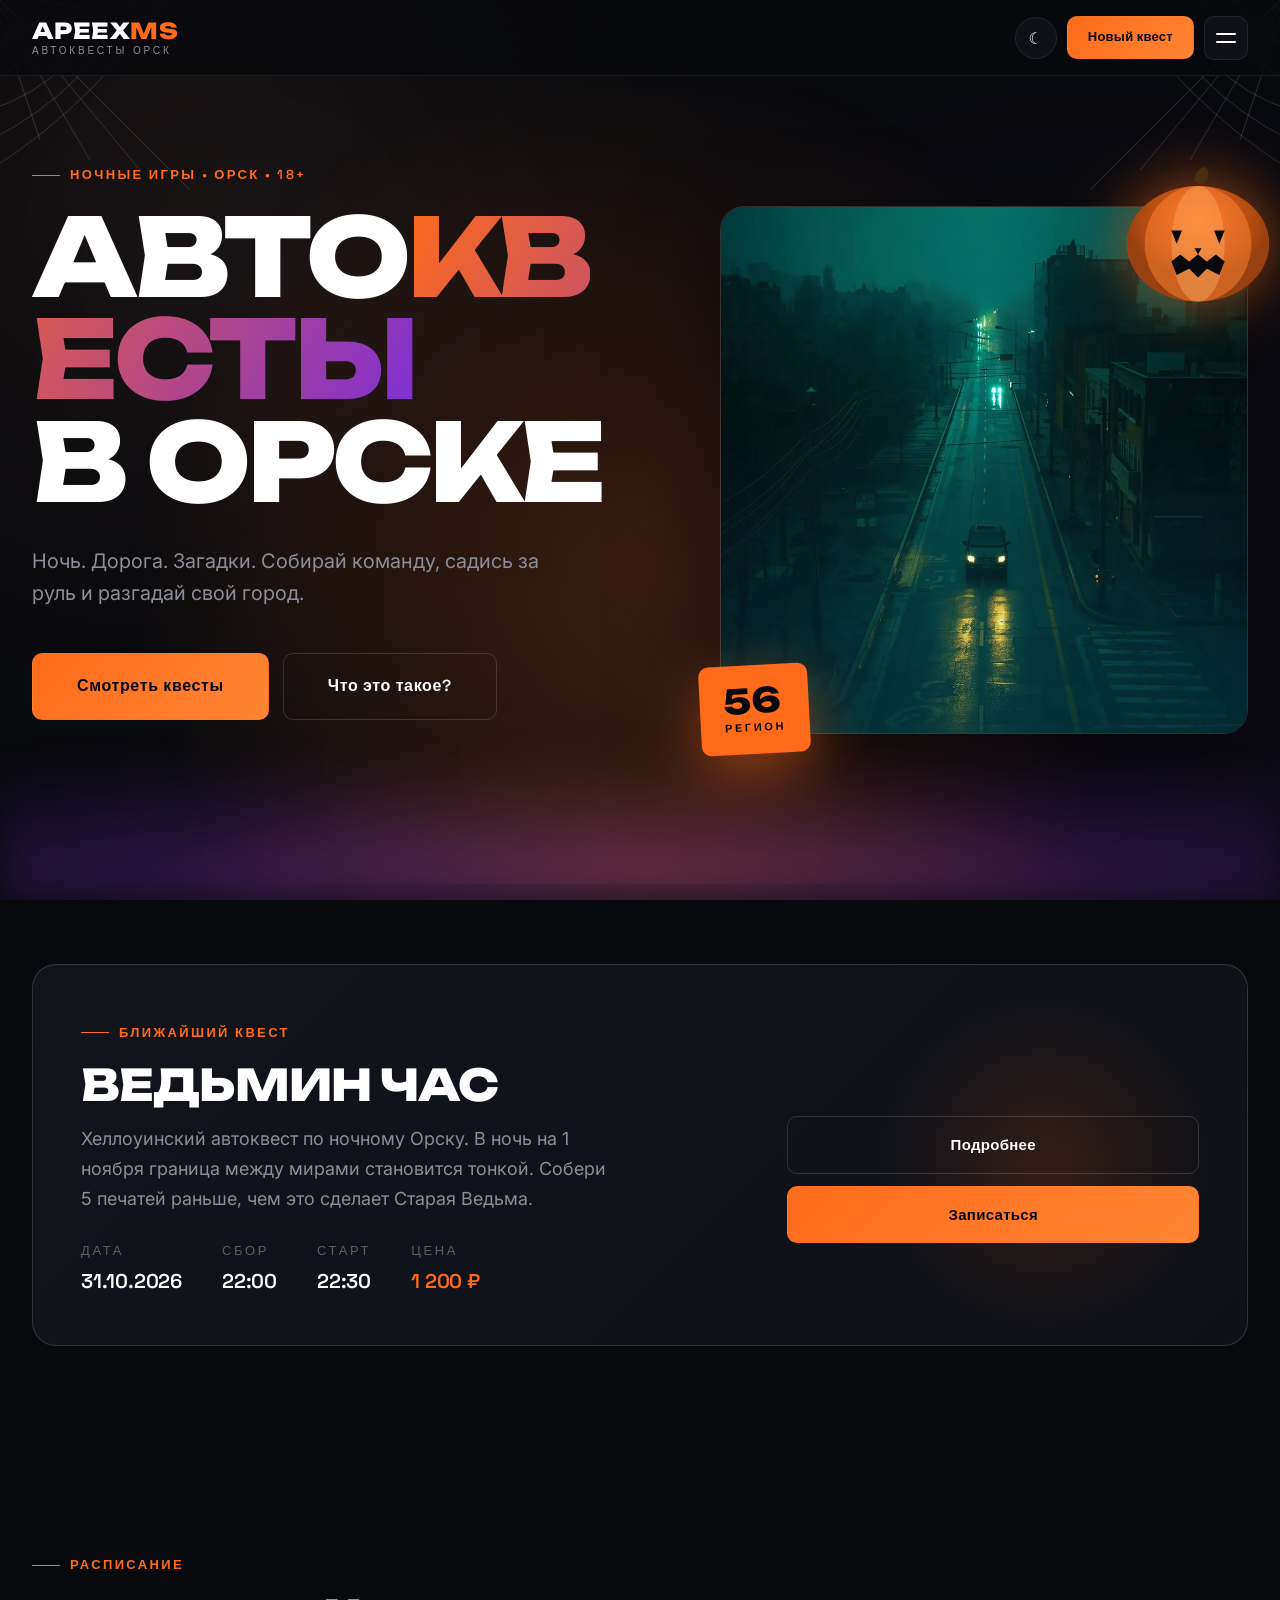
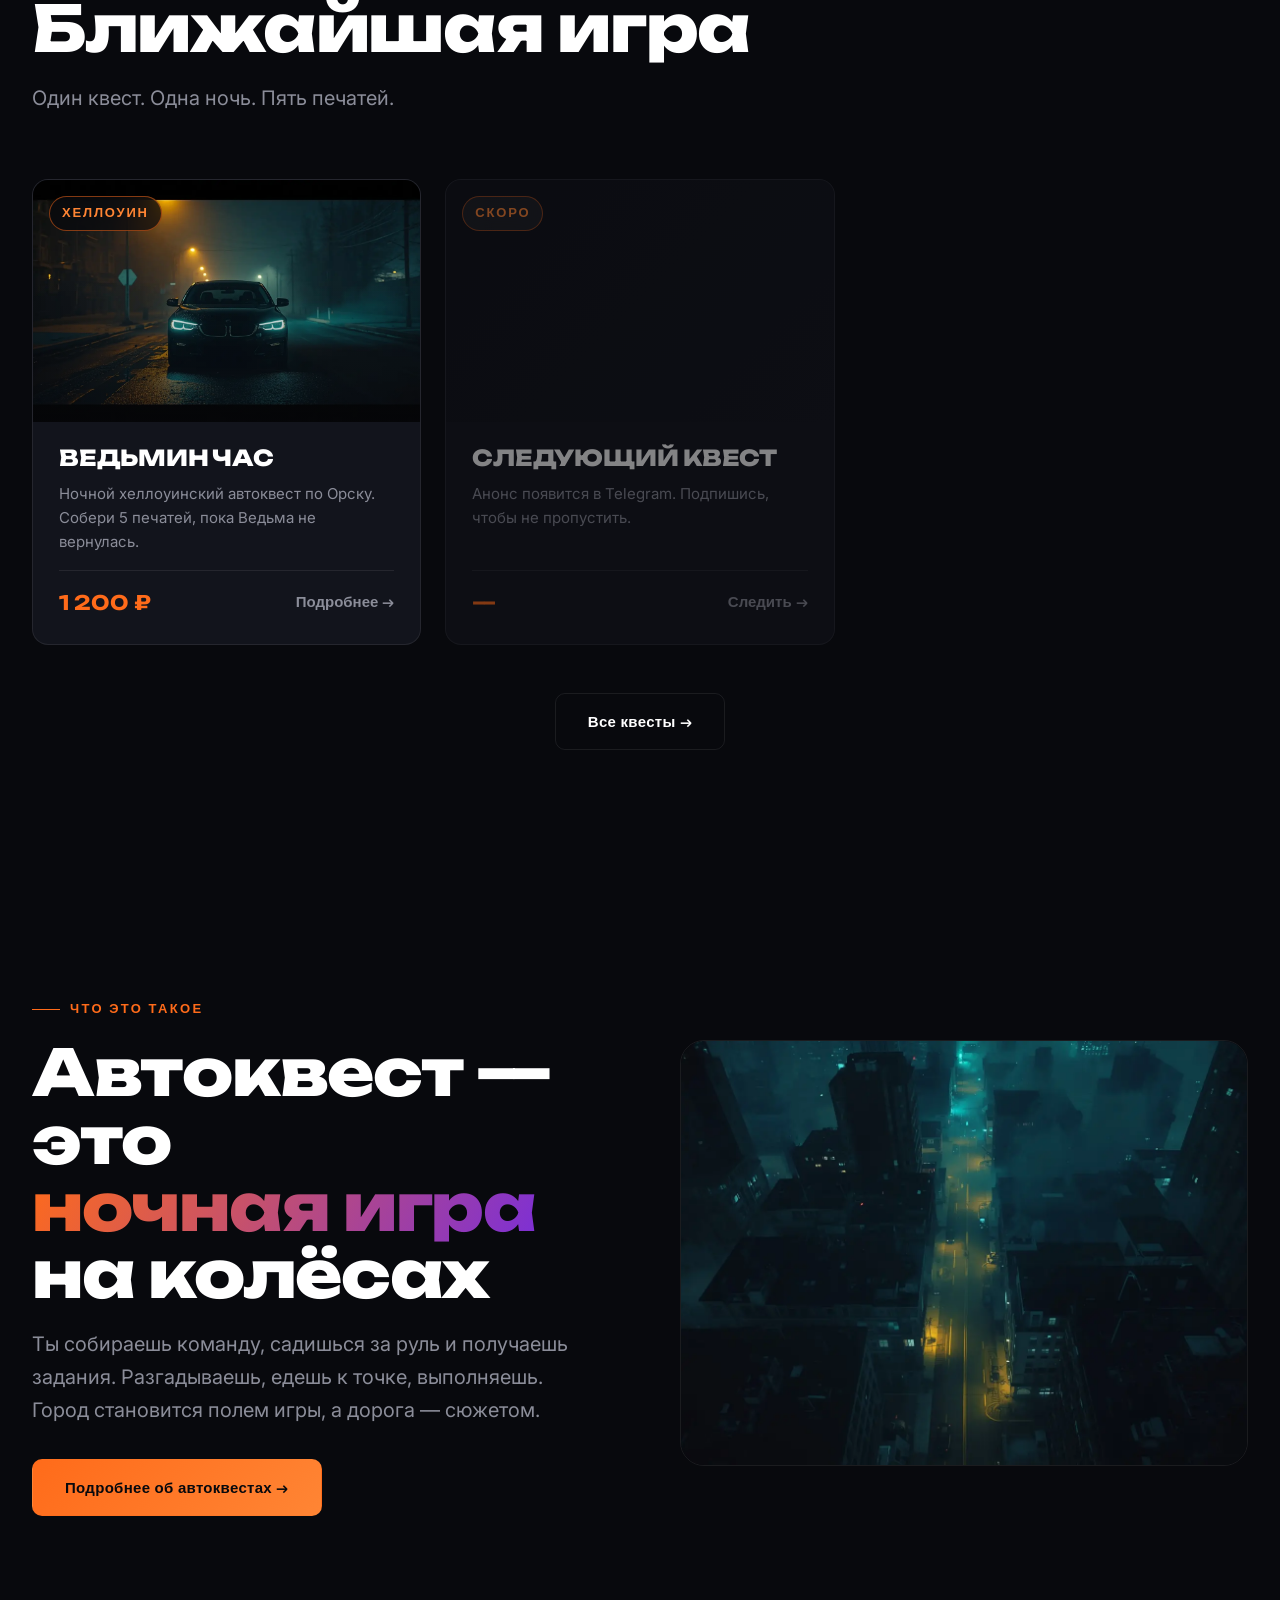
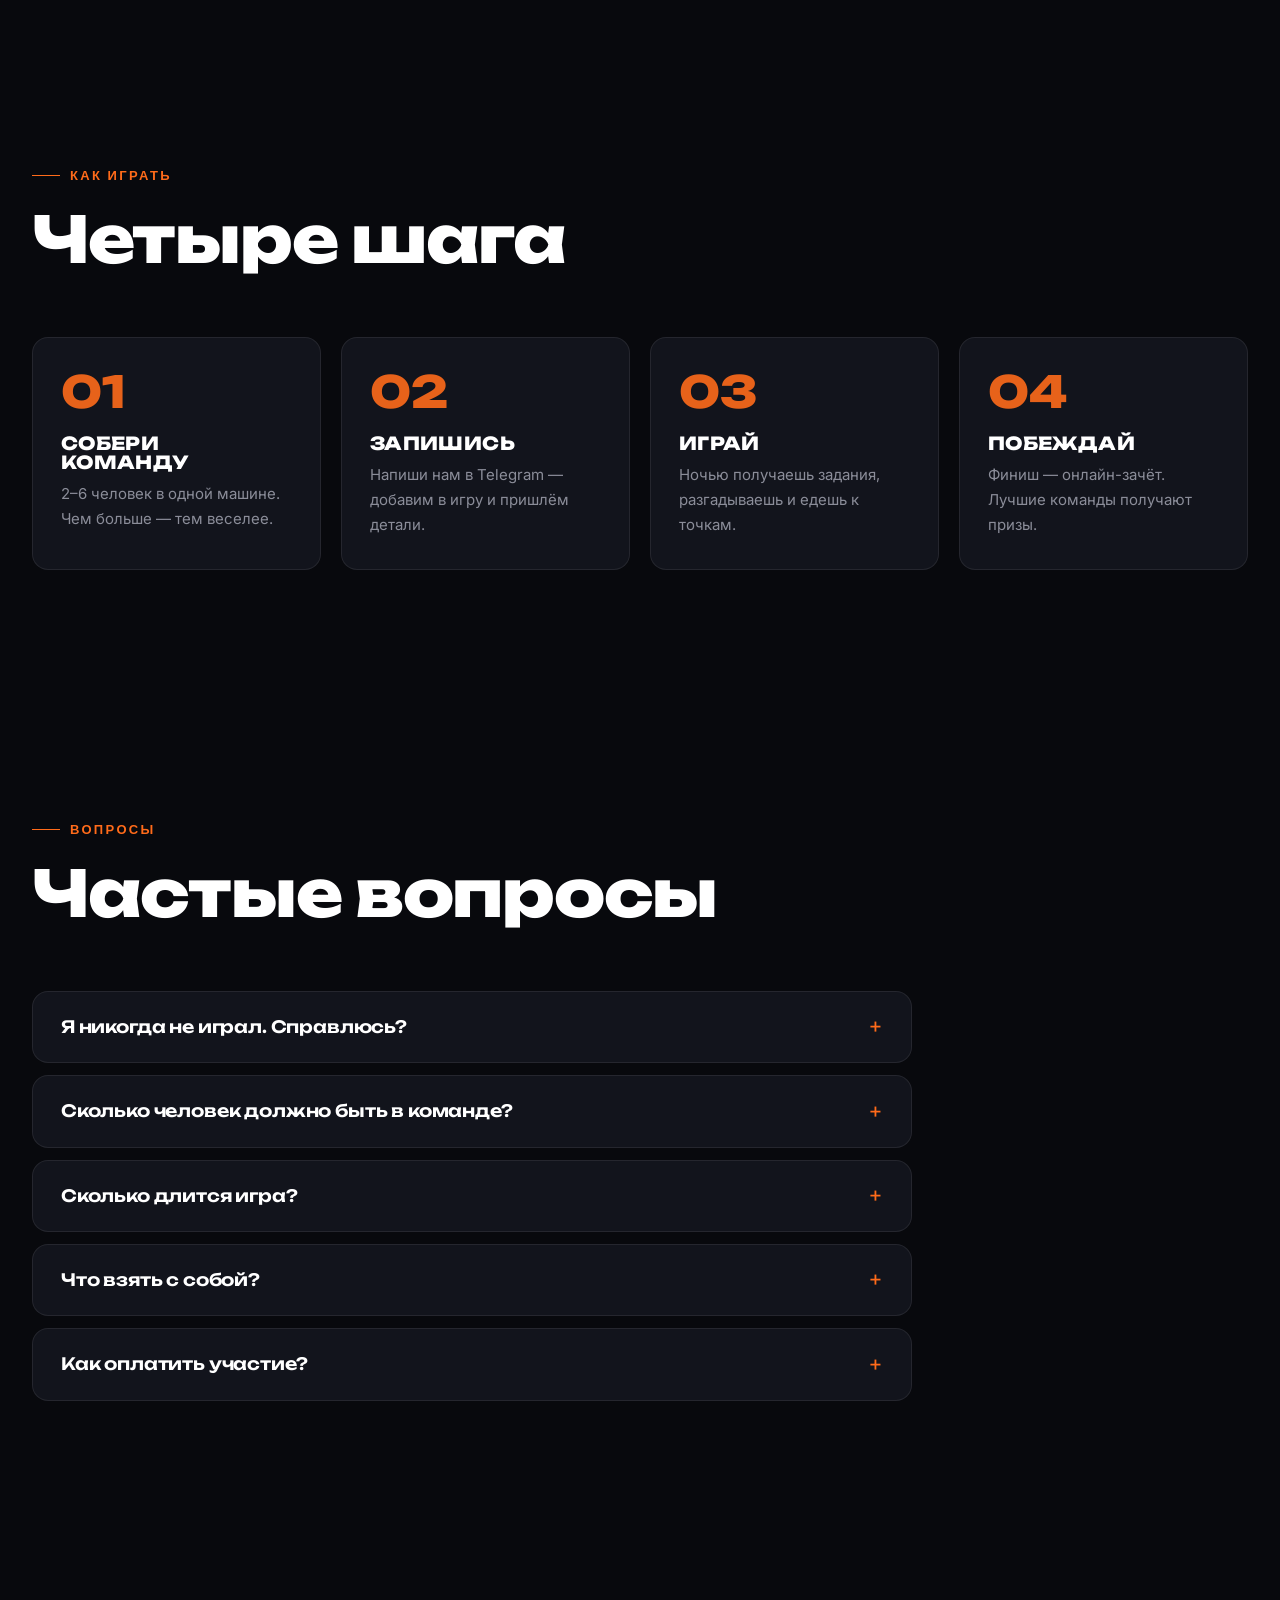
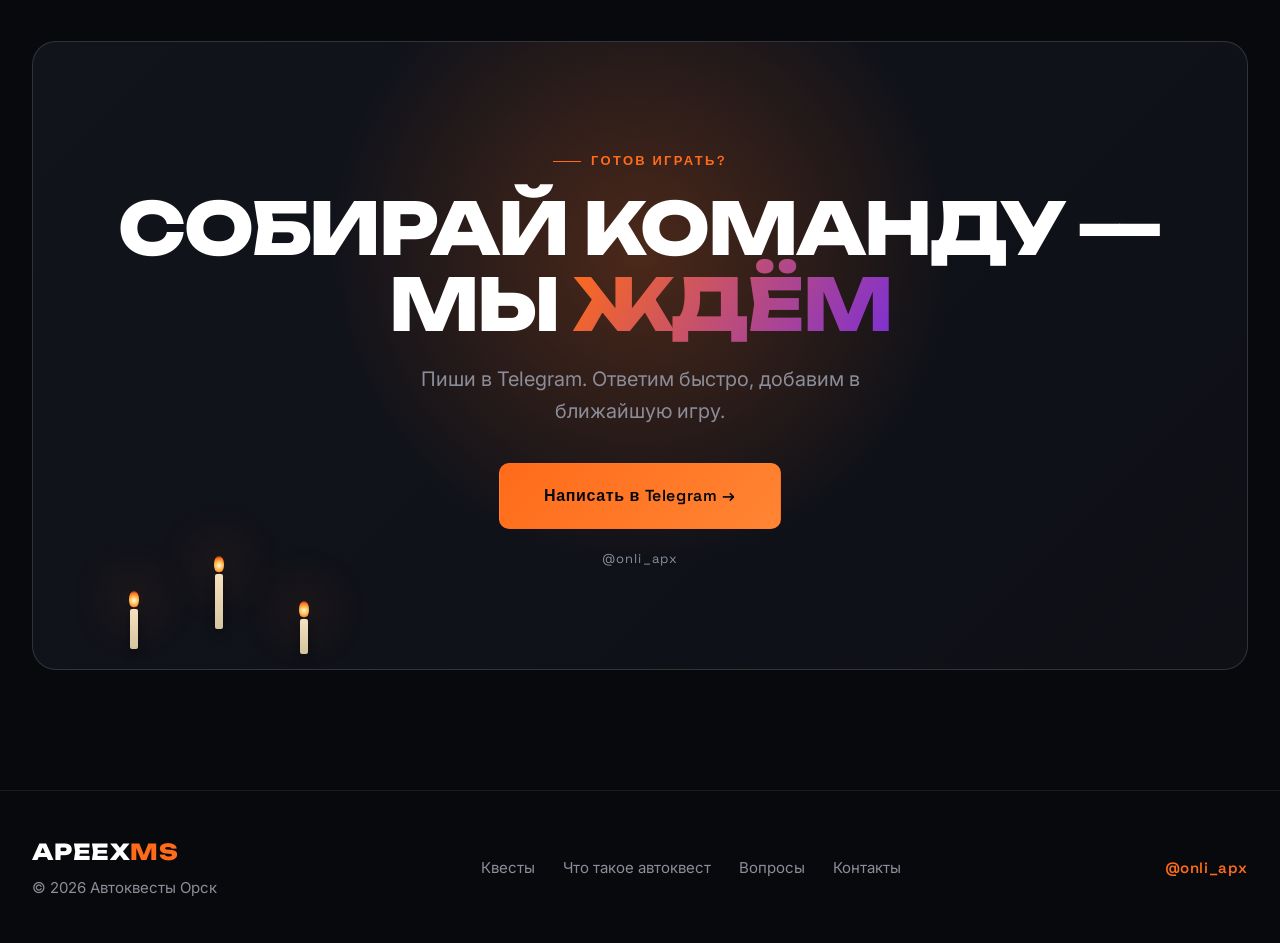
==== commit 4c602b49: "Add files via upload" ====
--- a/index.html
+++ b/index.html
@@ -487,4 +487,4 @@
 
   <script src="script.js"></script>
 </body>
-</html>
+</html>
--- a/style.css
+++ b/style.css
@@ -2134,3 +2134,407 @@
     padding: 44px 20px;
   }
 }
+
+/* ============================================
+   ХЕЛЛОУИНСКАЯ АТМОСФЕРА
+   Активируется классом .theme-halloween на <body>
+   ============================================ */
+
+/* ---------- Переменные: хеллоуинская палитра ---------- */
+body.theme-halloween {
+  --accent: #ff6b1a;         /* тыквенный оранжевый */
+  --accent-hover: #ff8534;
+  --accent-dim: rgba(255, 107, 26, 0.15);
+  --accent-glow: rgba(255, 107, 26, 0.5);
+
+  --secondary: #7c2fd6;      /* мистический фиолетовый */
+  --secondary-hover: #9d4eef;
+
+  --border-accent: rgba(255, 107, 26, 0.4);
+}
+
+/* ---------- Фон с атмосферой ---------- */
+body.theme-halloween::after {
+  content: '';
+  position: fixed;
+  inset: 0;
+  pointer-events: none;
+  z-index: 1;
+  opacity: 0.35;
+  background-image:
+    radial-gradient(circle at 15% 20%, rgba(255, 107, 26, 0.15), transparent 40%),
+    radial-gradient(circle at 85% 70%, rgba(124, 47, 214, 0.12), transparent 45%),
+    radial-gradient(circle at 50% 100%, rgba(255, 107, 26, 0.08), transparent 50%);
+  mix-blend-mode: screen;
+}
+
+/* ---------- Тонкий туман поверх фона ---------- */
+body.theme-halloween::before {
+  opacity: 0.05;
+  background-image:
+    radial-gradient(circle at 20% 30%, rgba(255,255,255,0.4), transparent 25%),
+    radial-gradient(circle at 70% 60%, rgba(255,255,255,0.3), transparent 25%),
+    radial-gradient(circle at 40% 85%, rgba(255,255,255,0.2), transparent 30%);
+  mix-blend-mode: screen;
+}
+
+/* ---------- Hero с тыквенным свечением ---------- */
+body.theme-halloween .hero::before {
+  background: radial-gradient(circle at 50% 40%, rgba(255, 107, 26, 0.18), transparent 55%);
+}
+
+body.theme-halloween .hero__glow {
+  background: radial-gradient(circle, rgba(255, 107, 26, 0.4), transparent 60%);
+}
+
+/* ---------- Кнопки — оранжевые, теплее ---------- */
+body.theme-halloween .btn--primary {
+  background: linear-gradient(135deg, #ff6b1a, #ff8534);
+  box-shadow: 0 0 0 0 rgba(255, 107, 26, 0.5);
+}
+
+body.theme-halloween .btn--primary:hover {
+  box-shadow: 0 12px 40px rgba(255, 107, 26, 0.5);
+}
+
+body.theme-halloween .btn--pulse::after {
+  background: #ff6b1a;
+}
+
+/* ---------- Карточки с тыквенным свечением при hover ---------- */
+body.theme-halloween .quest-card:hover {
+  box-shadow: 0 24px 60px rgba(255, 107, 26, 0.18);
+}
+
+body.theme-halloween .how-step:hover {
+  border-color: rgba(255, 107, 26, 0.5);
+}
+
+body.theme-halloween .how-step::before {
+  background: linear-gradient(90deg, #ff6b1a, transparent);
+}
+
+/* ---------- Бейдж квеста — как светящаяся тыква ---------- */
+body.theme-halloween .quest-card__tag {
+  color: #ff8534;
+  border-color: rgba(255, 107, 26, 0.5);
+}
+
+/* ---------- «Скоро» карточка — чуть тусклее ---------- */
+body.theme-halloween .quest-card--coming {
+  opacity: 0.5;
+}
+
+/* ---------- CTA с тёплым свечением ---------- */
+body.theme-halloween .cta__glow {
+  background: radial-gradient(circle, rgba(255, 107, 26, 0.5), transparent 55%);
+}
+
+/* ---------- Градиентный текст — тыквенный ---------- */
+body.theme-halloween .gradient-text {
+  background: linear-gradient(120deg, #ff6b1a, #7c2fd6);
+  -webkit-background-clip: text;
+  background-clip: text;
+  color: transparent;
+}
+
+/* ============================================
+   ХЕЛЛОУИНСКИЙ ДЕКОР: мыши, светлячки, туман
+   Работает только при .theme-halloween
+   ============================================ */
+
+.halloween-decor {
+  position: fixed;
+  inset: 0;
+  pointer-events: none;
+  z-index: 5;
+  overflow: hidden;
+  display: none;
+}
+
+body.theme-halloween .halloween-decor {
+  display: block;
+}
+
+/* ---------- Летучие мыши ---------- */
+.bat {
+  position: absolute;
+  width: 48px;
+  height: 24px;
+  color: #1a0e2e;
+  opacity: 0;
+  filter: drop-shadow(0 0 4px rgba(255, 107, 26, 0.25));
+  animation: batFly 22s linear infinite;
+}
+
+.bat svg {
+  width: 100%;
+  height: 100%;
+  animation: batWings 0.5s ease-in-out infinite;
+}
+
+.bat--1 { top: 18%; left: -10%; animation-duration: 26s; animation-delay: 0s; }
+.bat--2 { top: 32%; left: -10%; animation-duration: 32s; animation-delay: -6s; transform: scale(0.7); }
+.bat--3 { top: 12%; left: -10%; animation-duration: 38s; animation-delay: -12s; transform: scale(0.55); }
+.bat--4 { top: 55%; left: -10%; animation-duration: 30s; animation-delay: -18s; transform: scale(0.85); }
+.bat--5 { top: 70%; left: -10%; animation-duration: 42s; animation-delay: -24s; transform: scale(0.6); }
+
+@keyframes batFly {
+  0%   { transform: translateX(0) translateY(0); opacity: 0; }
+  5%   { opacity: 0.7; }
+  25%  { transform: translateX(30vw) translateY(-40px); }
+  50%  { transform: translateX(60vw) translateY(20px); }
+  75%  { transform: translateX(90vw) translateY(-30px); opacity: 0.6; }
+  95%  { opacity: 0.2; }
+  100% { transform: translateX(120vw) translateY(10px); opacity: 0; }
+}
+
+@keyframes batWings {
+  0%, 100% { transform: scaleY(1); }
+  50%      { transform: scaleY(0.5); }
+}
+
+/* ---------- Светлячки ---------- */
+.firefly {
+  position: absolute;
+  width: 6px;
+  height: 6px;
+  border-radius: 50%;
+  background: #ff9a3c;
+  box-shadow:
+    0 0 8px 2px rgba(255, 154, 60, 0.9),
+    0 0 20px 6px rgba(255, 107, 26, 0.5);
+  opacity: 0;
+  animation: fireflyFloat 14s ease-in-out infinite,
+             fireflyGlow 3s ease-in-out infinite;
+}
+
+.firefly--1  { top: 20%; left: 12%; animation-delay: 0s, 0s; }
+.firefly--2  { top: 35%; left: 78%; animation-delay: -2s, -0.5s; }
+.firefly--3  { top: 55%; left: 25%; animation-delay: -4s, -1s; }
+.firefly--4  { top: 70%; left: 60%; animation-delay: -6s, -1.5s; }
+.firefly--5  { top: 25%; left: 45%; animation-delay: -8s, -2s; }
+.firefly--6  { top: 80%; left: 30%; animation-delay: -10s, -2.5s; }
+.firefly--7  { top: 15%; left: 88%; animation-delay: -1s, -0.3s; }
+.firefly--8  { top: 60%; left: 8%;  animation-delay: -3s, -0.8s; }
+.firefly--9  { top: 45%; left: 92%; animation-delay: -5s, -1.2s; }
+.firefly--10 { top: 85%; left: 72%; animation-delay: -7s, -1.7s; }
+.firefly--11 { top: 28%; left: 62%; animation-delay: -9s, -2.2s; }
+.firefly--12 { top: 68%; left: 40%; animation-delay: -11s, -2.7s; }
+
+@keyframes fireflyFloat {
+  0%, 100% { transform: translate(0, 0); }
+  25%      { transform: translate(30px, -25px); }
+  50%      { transform: translate(-15px, 20px); }
+  75%      { transform: translate(-25px, -15px); }
+}
+
+@keyframes fireflyGlow {
+  0%, 100% { opacity: 0.1; }
+  50%      { opacity: 0.9; }
+}
+
+/* ---------- Туман снизу ---------- */
+.fog {
+  position: absolute;
+  bottom: 0;
+  left: 0;
+  right: 0;
+  height: 200px;
+  pointer-events: none;
+  background:
+    radial-gradient(ellipse at 20% 100%, rgba(124, 47, 214, 0.35), transparent 50%),
+    radial-gradient(ellipse at 50% 100%, rgba(255, 107, 26, 0.25), transparent 55%),
+    radial-gradient(ellipse at 80% 100%, rgba(124, 47, 214, 0.3), transparent 50%);
+  animation: fogDrift 20s ease-in-out infinite;
+  filter: blur(20px);
+}
+
+@keyframes fogDrift {
+  0%, 100% { transform: translateX(0) scaleY(1); opacity: 0.5; }
+  50%      { transform: translateX(-30px) scaleY(1.1); opacity: 0.7; }
+}
+
+/* ---------- На мобильных поменьше ---------- */
+@media (max-width: 700px) {
+  .bat { width: 32px; height: 16px; }
+
+  .firefly {
+    width: 4px;
+    height: 4px;
+    box-shadow:
+      0 0 6px 2px rgba(255, 154, 60, 0.8),
+      0 0 14px 4px rgba(255, 107, 26, 0.4);
+  }
+
+  .fog { height: 140px; filter: blur(15px); }
+}
+
+/* ---------- Уважение к настройкам пользователя ---------- */
+@media (prefers-reduced-motion: reduce) {
+  .bat,
+  .bat svg,
+  .firefly,
+  .fog {
+    animation: none !important;
+  }
+}
+/* ============================================
+   ХЕЛЛОУИН: ТЫКВА, ПАУТИНА, СВЕЧИ
+   ============================================ */
+
+/* ---------- Тыква на Hero ---------- */
+.pumpkin {
+  position: absolute;
+  top: -60px;
+  right: -40px;
+  width: 180px;
+  height: 160px;
+  z-index: 3;
+  filter: drop-shadow(0 0 30px rgba(255, 107, 26, 0.6));
+  animation: pumpkinBob 4s ease-in-out infinite;
+  pointer-events: none;
+}
+
+.pumpkin svg { width: 100%; height: 100%; }
+
+@keyframes pumpkinBob {
+  0%, 100% { transform: translateY(0) rotate(-4deg); }
+  50%      { transform: translateY(-12px) rotate(2deg); }
+}
+
+@media (max-width: 960px) {
+  .pumpkin {
+    width: 120px;
+    height: 110px;
+    top: -30px;
+    right: -20px;
+  }
+}
+
+@media (max-width: 560px) {
+  .pumpkin {
+    width: 90px;
+    height: 80px;
+    top: -20px;
+    right: -10px;
+  }
+}
+
+/* ---------- Паутина ---------- */
+.spiderwebs {
+  position: fixed;
+  inset: 0;
+  pointer-events: none;
+  z-index: 4;
+  display: none;
+}
+
+body.theme-halloween .spiderwebs {
+  display: block;
+}
+
+.web {
+  position: absolute;
+  width: 200px;
+  height: 200px;
+  opacity: 0;
+  animation: webAppear 3s ease-out 0.5s forwards;
+}
+
+.web--tl { top: -10px; left: -10px; transform-origin: top left; }
+.web--tr { top: -10px; right: -10px; transform-origin: top right; transform: scaleX(-1); }
+
+@keyframes webAppear {
+  from { opacity: 0; transform: scale(0.7); }
+  to   { opacity: 0.55; transform: scale(1); }
+}
+
+.web--tr { animation: webAppear 3s ease-out 0.5s forwards, none; }
+
+@media (max-width: 700px) {
+  .web { width: 130px; height: 130px; }
+}
+
+/* ---------- Свечи ---------- */
+.candles {
+  position: absolute;
+  bottom: 0;
+  left: 0;
+  right: 0;
+  height: 0;
+  pointer-events: none;
+}
+
+.candle {
+  position: absolute;
+  bottom: 30px;
+  width: 8px;
+  height: 40px;
+  background: linear-gradient(180deg, #f5e6c8 0%, #d4c5a0 100%);
+  border-radius: 2px;
+  box-shadow: 0 4px 10px rgba(0, 0, 0, 0.4);
+}
+
+.candle::before {
+  content: '';
+  position: absolute;
+  top: -6px;
+  left: 50%;
+  transform: translateX(-50%);
+  width: 2px;
+  height: 6px;
+  background: #3a2a10;
+  border-radius: 1px;
+}
+
+.candle__flame {
+  position: absolute;
+  top: -18px;
+  left: 50%;
+  transform: translateX(-50%);
+  width: 10px;
+  height: 16px;
+  background: radial-gradient(circle at 50% 60%, #fff 0%, #ffd166 30%, #ff6b1a 70%, transparent 100%);
+  border-radius: 50% 50% 40% 40%;
+  filter: blur(0.5px);
+  animation: flameFlicker 0.4s ease-in-out infinite alternate;
+}
+
+.candle__flame::after {
+  content: '';
+  position: absolute;
+  inset: 0;
+  background: radial-gradient(circle at 50% 50%, rgba(255, 107, 26, 0.6), transparent 70%);
+  filter: blur(10px);
+  transform: scale(2.5);
+  border-radius: 50%;
+}
+
+@keyframes flameFlicker {
+  0%   { transform: translateX(-50%) scale(1) rotate(-2deg); }
+  100% { transform: translateX(-50%) scale(1.1) rotate(2deg); }
+}
+
+.candle--1 { left: 8%; bottom: 20px; }
+.candle--2 { left: 15%; bottom: 40px; height: 55px; }
+.candle--3 { left: 22%; bottom: 15px; height: 35px; }
+
+@media (max-width: 700px) {
+  .candle--1 { left: 4%; }
+  .candle--2 { left: 10%; }
+  .candle--3 { left: 16%; }
+}
+
+@media (max-width: 480px) {
+  .candles { display: none; }
+}
+
+/* ---------- Отключаем при reduce-motion ---------- */
+@media (prefers-reduced-motion: reduce) {
+  .pumpkin,
+  .candle__flame,
+  .web {
+    animation: none !important;
+  }
+}
